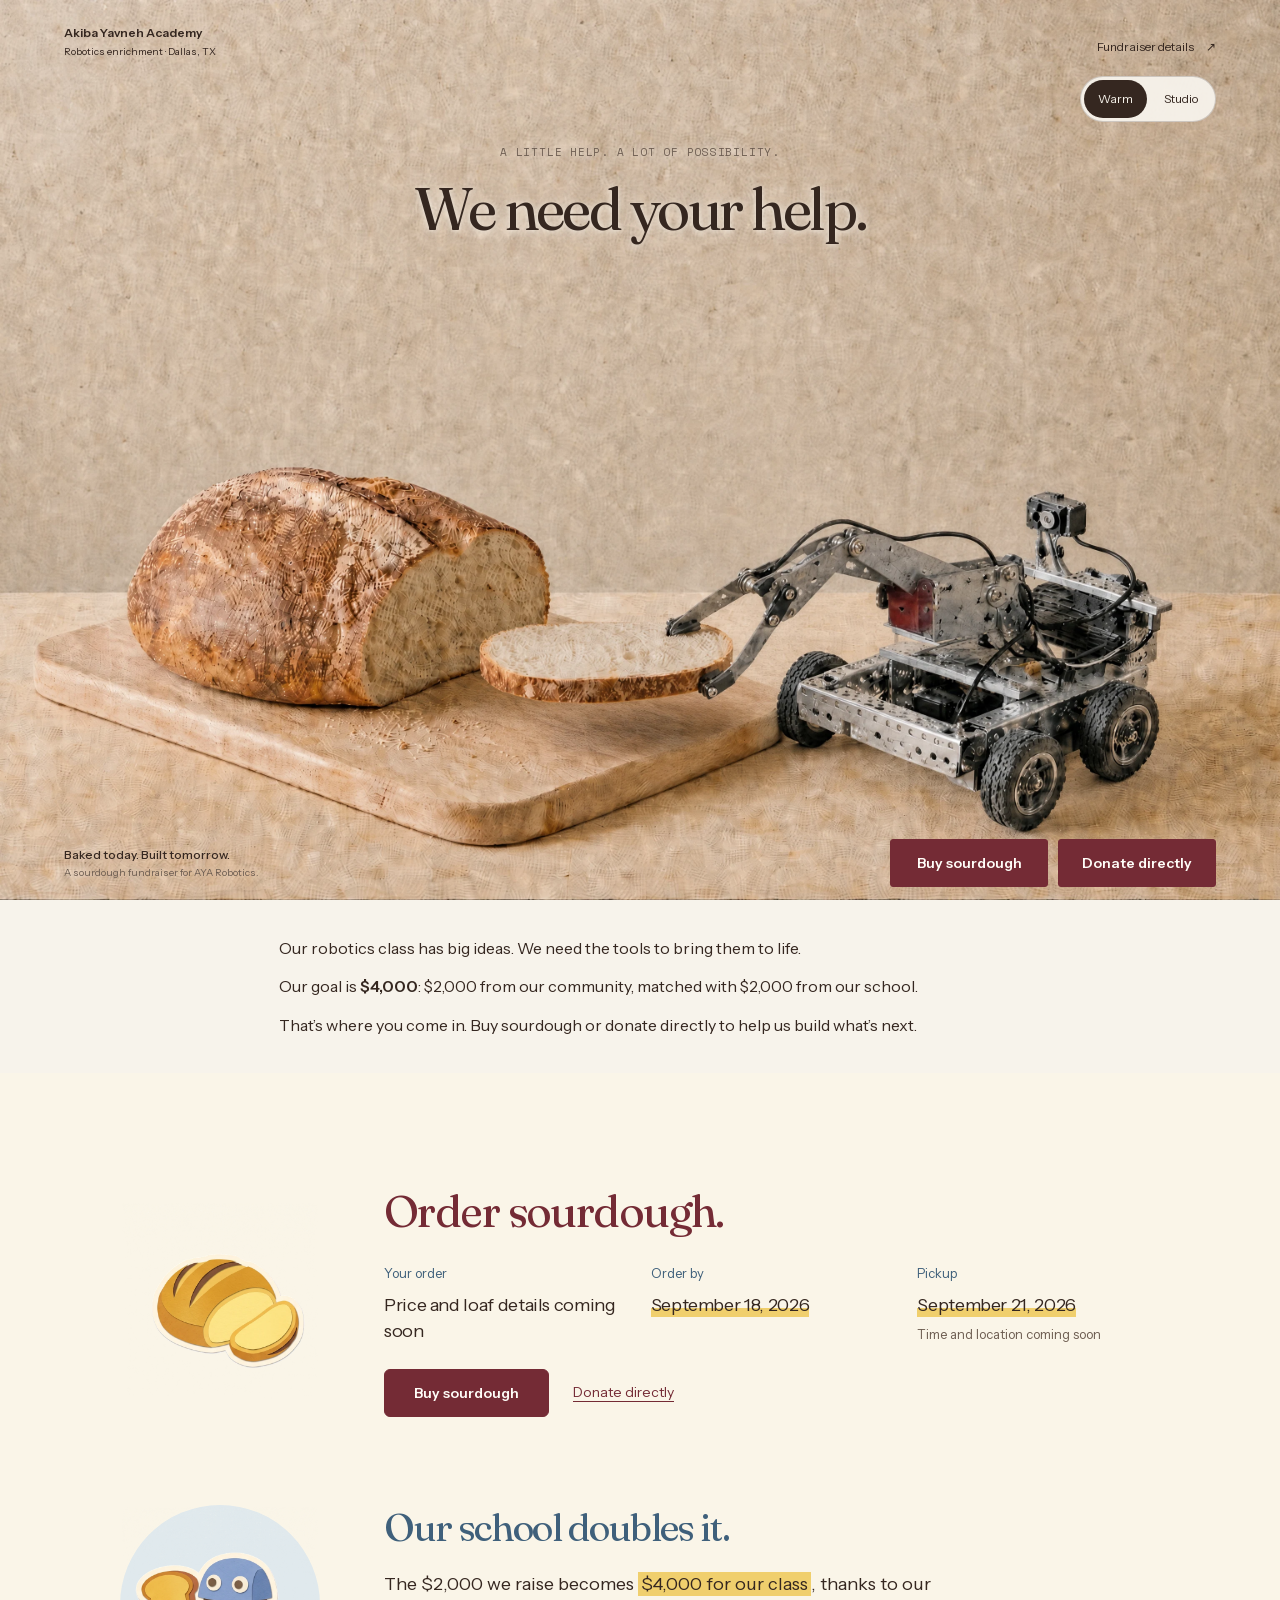
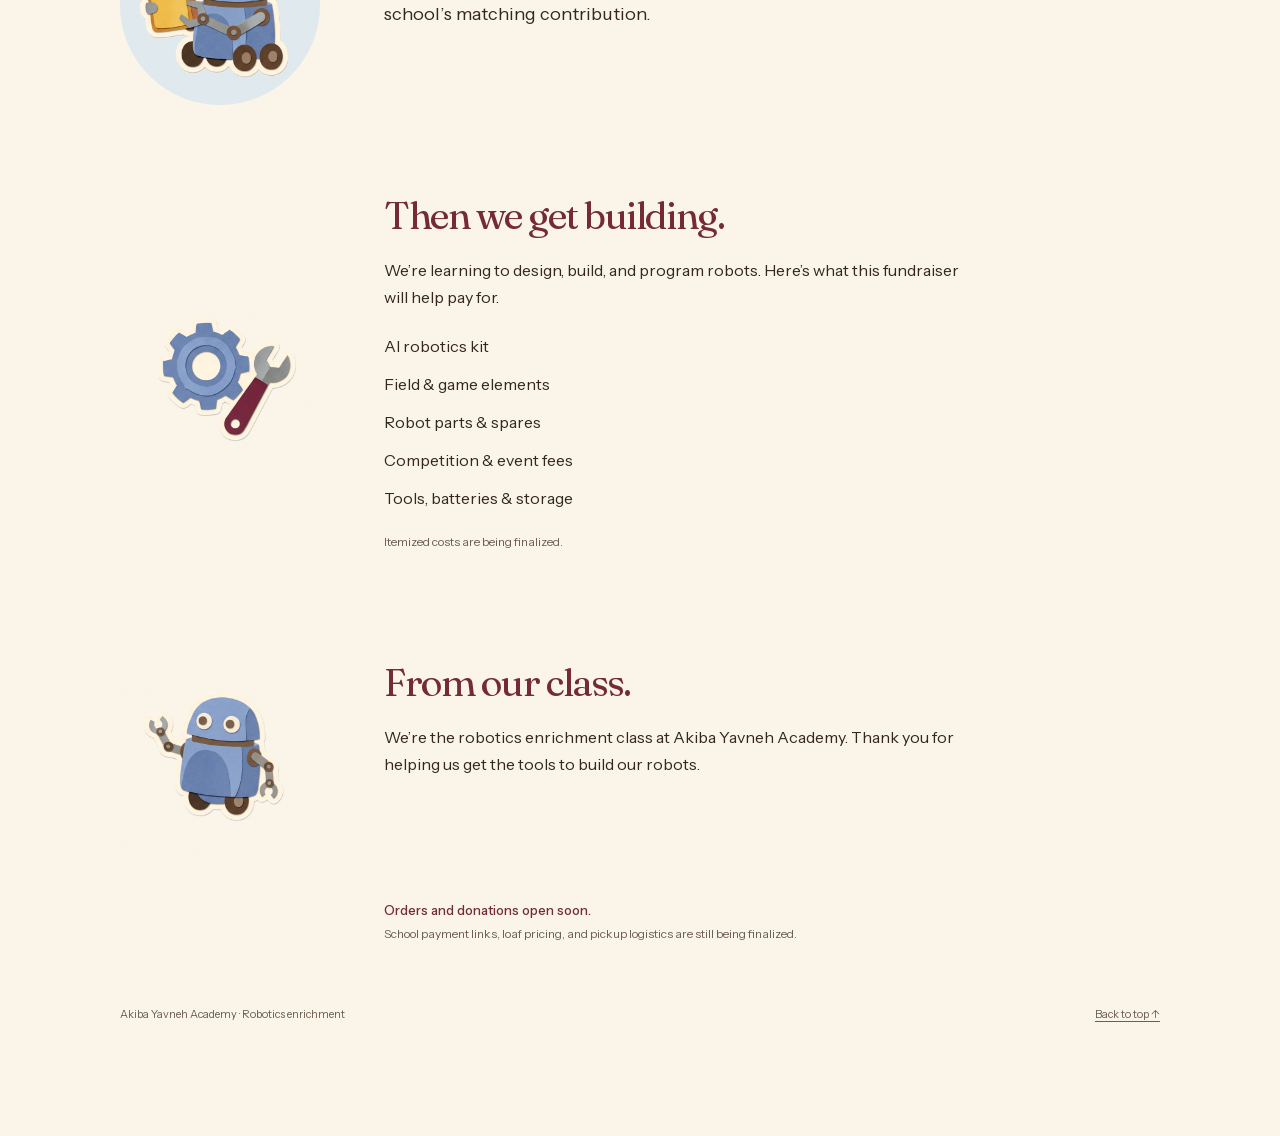
==== index.html @ d73a1e1a "Publish AYA robotics fundraiser" ====
<!doctype html>
<html lang="en">
<head>
  <meta charset="utf-8">
  <meta name="viewport" content="width=device-width, initial-scale=1">
  <meta name="theme-color" content="#f7f3eb">
  <meta name="description" content="Buy sourdough or donate to help Akiba Yavneh Academy students build robots. A $2,000 community goal, matched by our school.">
  <meta name="robots" content="noindex, nofollow">
  <title>We need your help. — AYA Robotics</title>
  <link rel="icon" href="data:,">
  <link rel="preload" href="assets/fonts/fraunces-latin.woff2" as="font" type="font/woff2" crossorigin>
  <link rel="preload" href="assets/fonts/instrument-sans-latin.woff2" as="font" type="font/woff2" crossorigin>
  <style>
    @font-face{font-family:Fraunces;src:url('assets/fonts/fraunces-latin.woff2') format('woff2');font-weight:400 500;font-display:swap}
    @font-face{font-family:Instrument;src:url('assets/fonts/instrument-sans-latin.woff2') format('woff2');font-weight:400 600;font-display:swap}
    @font-face{font-family:SpaceMono;src:url('assets/fonts/space-mono-latin.woff2') format('woff2');font-weight:400;font-display:swap}

    :root{--paper:#f7f3eb;--ink:#352720;--muted:#6e5e52;--wine:#742b35;--wine-dark:#57202a;--line:#d9d0c3;--warm:#eee5d6;--white:#fffdf8;--gutter:clamp(22px,5vw,80px);--bar-height:80px;--stage-height:100svh;--story-run:0px}
    *{box-sizing:border-box}html{scroll-padding-top:0}body{margin:0;background:var(--paper);color:var(--ink);font:16px/1.65 Instrument,Arial,sans-serif;-webkit-font-smoothing:antialiased}
    [hidden]{display:none!important}a{color:inherit;text-underline-offset:.25em}a,button{-webkit-tap-highlight-color:transparent}button{font:inherit;color:inherit;cursor:pointer}a:focus-visible,button:focus-visible,summary:focus-visible{outline:3px solid var(--wine);outline-offset:5px}h1,h2,h3,p,figure{margin:0}h1,h2{font-family:Fraunces,Georgia,serif;font-weight:400;line-height:1.07;letter-spacing:-.045em;text-wrap:balance}img{display:block;max-width:100%;height:auto}button{border:0}
    .wrap{width:min(100% - var(--gutter)*2,1160px);margin-inline:auto}.eyebrow{font:11px/1.5 SpaceMono,monospace;letter-spacing:.07em;text-transform:uppercase;color:var(--muted)}.skip{position:fixed;top:12px;left:12px;z-index:100;background:var(--paper);padding:10px 18px;transform:translateY(-180%)}.skip:focus{transform:none}
    .story{position:relative;isolation:isolate}.story.is-scroll{height:calc(var(--stage-height) + var(--story-run))}.story-stage{position:relative;height:var(--stage-height);min-height:480px;overflow:hidden;background:#e9ddc4}.is-scroll .story-stage{position:sticky;top:0}
    .story-header{position:absolute;top:max(25px,env(safe-area-inset-top));left:var(--gutter);right:var(--gutter);display:flex;align-items:start;justify-content:space-between;gap:20px;z-index:5}.wordmark{font-size:12px;line-height:1.4;text-decoration:none;font-weight:600}.wordmark span{display:block;font-size:10px;font-weight:400;margin-top:3px}.skip-story{font-size:12px;text-decoration:none;min-height:44px;display:flex;align-items:center;gap:12px}.skip-story:hover{text-decoration:underline}
    .media-frame,.media-frame picture,.media-frame img,.media-frame video{position:absolute;inset:0;width:100%;height:100%}.media-frame img,.media-frame video{object-fit:cover;object-position:center bottom}.media-frame{pointer-events:none}.start-picture{opacity:0}.is-scroll .start-picture{opacity:1}.end-picture{opacity:1}.media-frame video{opacity:0}.has-video video{opacity:1}.is-static video{opacity:0}.is-scroll.is-ending .start-picture{opacity:0}
    .is-final-frame .media-frame video{opacity:0}
    .story-beats{position:absolute;z-index:2;top:16%;left:var(--gutter);right:var(--gutter);text-align:center}.story-beat{display:none;margin-inline:auto;max-width:850px}.story-beat:first-child{display:block}.is-scroll .story-beat{display:block;position:absolute;top:0;left:0;right:0;opacity:0;visibility:hidden;pointer-events:none;will-change:opacity,transform}.is-scroll .story-beat.active{visibility:visible;pointer-events:auto}.story-beat h1,.story-beat h2{font-size:clamp(36px,4.7vw,72px)}.story-beat h2 span{display:block}.story-beat .eyebrow{margin-bottom:15px}.story-beat .actions{justify-content:center;margin-top:20px}.match-beat h2 span+span{margin-top:.12em}.story-beat .story-date{font-size:14px;margin-top:15px}
    .story-tools{position:absolute;z-index:4;bottom:calc(var(--bar-height) + 14px);left:var(--gutter);right:var(--gutter);display:flex;align-items:center;justify-content:space-between;gap:16px;font-size:11px}.story-progress{display:flex;align-items:center;gap:14px;white-space:nowrap;font-family:SpaceMono,monospace}.story-progress-line{width:72px;height:1px;background:rgba(53,39,32,.25)}.story-progress-line i{display:block;height:1px;background:var(--ink);transform-origin:left;transform:scaleX(var(--story-progress,0))}.preview-note{position:absolute;z-index:4;bottom:calc(var(--bar-height) + 62px);right:var(--gutter);font-size:10px;background:rgba(247,243,235,.9);padding:4px 9px;border-radius:3px}.story-transcript{padding:35px var(--gutter);background:var(--paper);max-width:850px;margin:auto}.story-transcript p+p{margin-top:12px}.story-transcript strong{font-weight:600}.is-scroll+.story-transcript{display:none}
    .actions{display:flex;flex-wrap:wrap;gap:10px;margin-top:24px}.button{display:inline-flex;align-items:center;justify-content:center;min-height:48px;padding:12px 22px;border:1px solid var(--wine);border-radius:3px;background:var(--wine);color:var(--white);font-size:14px;font-weight:600;text-decoration:none;line-height:1.3;text-align:center}.button:hover{background:var(--wine-dark);border-color:var(--wine-dark)}.deadline{font-size:12px;color:var(--muted);margin-top:12px}.section-heading{font-size:clamp(35px,4vw,54px)}
    .details{position:relative;background:var(--paper);z-index:1}.details>.wrap{max-width:1040px}.details h2{font-size:clamp(28px,2.7vw,38px);line-height:1.15;letter-spacing:-.035em}
    .sale-section{padding:76px 0 56px}.sale-section h2{font-size:clamp(40px,4.2vw,60px)}.sale-facts{display:grid;grid-template-columns:1.15fr 1fr 1.2fr;gap:40px;margin:32px 0 28px}.sale-facts dt{font-size:12px;color:var(--muted);margin-bottom:8px}.sale-facts dd{margin:0;font-size:21px;line-height:1.45;letter-spacing:-.02em}.pickup-logistics{display:block;font-size:13px;line-height:1.5;color:var(--muted);letter-spacing:0;margin-top:7px}.sale-actions{display:flex;align-items:center;flex-wrap:wrap;gap:24px}.sale-actions .button{min-width:165px}.donation-link{display:inline-flex;align-items:center;min-height:44px;color:var(--wine);font-size:14px}
    .funding-section{display:grid;grid-template-columns:1fr 1.2fr;gap:70px;border-top:1px solid var(--line);padding:48px 0}.funding-copy>p{font-size:15px;line-height:1.7;margin-top:17px;max-width:360px}.budget-list{list-style:none;margin:0;padding:0}.budget-row{display:grid;grid-template-columns:1fr auto;align-items:baseline;gap:24px;padding:12px 0;border-bottom:1px solid var(--line)}.budget-row:first-child{padding-top:3px}.budget-row h3{font:400 15px/1.5 Instrument,Arial,sans-serif}.budget-price{font:12px/1.5 SpaceMono,monospace;white-space:nowrap}.budget-note{font-size:12px;color:var(--muted);margin-top:12px}.progress-block{margin-top:20px;max-width:400px}.progress-block label{display:flex;justify-content:space-between;gap:12px;font-size:12px}.progress-block progress{width:100%;height:5px;accent-color:var(--wine)}
    .class-section{border-top:1px solid var(--line);padding:38px 0}.class-note{font-size:15px;max-width:600px;margin-top:14px}.class-art{position:relative;margin-top:28px;overflow:hidden}.class-art #class-photo{width:100%;height:auto;max-height:640px;object-fit:contain}.class-art .illustration{position:absolute;inset:0;width:100%;height:calc(100% - 28px);object-fit:contain;transition:opacity 1.2s ease}.class-art.revealed .illustration{opacity:0}.class-art figcaption{font-size:11px;color:var(--muted);margin-top:8px;min-height:20px}
    .support-info{max-width:650px;font-size:12px;line-height:1.6;color:var(--muted);padding:0 0 26px}.support-info h2{font:500 12px/1.6 Instrument,Arial,sans-serif;letter-spacing:0;margin-bottom:3px}.site-footer{display:flex;justify-content:space-between;align-items:baseline;gap:24px;flex-wrap:wrap;font-size:11px;color:var(--muted);padding:22px 0 calc(var(--bar-height) + 28px);border-top:1px solid var(--line)}.site-footer a{padding:10px 0;white-space:nowrap}
    .support-bar{position:fixed;z-index:30;bottom:0;left:0;right:0;display:flex;align-items:center;justify-content:space-between;gap:20px;padding:13px var(--gutter) max(13px,env(safe-area-inset-bottom));background:rgba(247,243,235,.96);border-top:1px solid var(--line)}body.in-story .support-bar{background:transparent;border-color:transparent;pointer-events:none}.support-bar>div{pointer-events:auto}.support-bar .actions{margin:0;flex-wrap:nowrap}.support-bar .button{min-width:158px}.bar-copy{font-size:12px}.bar-copy strong{font-weight:500}.bar-copy span{display:block;color:var(--muted);font-size:10px}.support-bar .deadline{display:none}body.in-story .bar-copy{opacity:0;pointer-events:none}
    dialog{border:1px solid var(--line);border-radius:5px;background:var(--paper);color:var(--ink);padding:30px;max-width:440px;width:calc(100% - 36px)}dialog::backdrop{background:rgba(40,30,24,.45)}dialog h2{font-size:30px}dialog p{font-size:15px;margin-top:16px}dialog form{margin-top:24px}
    @media(max-width:760px){:root{--gutter:23px}.story-header{top:max(20px,env(safe-area-inset-top));gap:15px}.wordmark{font-size:11px;max-width:150px}.wordmark span{font-size:9px}.skip-story{font-size:10px;gap:5px}.story-beats{top:17%;left:22px;right:22px}.story-beat h1,.story-beat h2{font-size:clamp(34px,8.8vw,54px)}.story-beat .eyebrow{font-size:9px;margin-bottom:15px}.story-beat .actions{gap:8px;margin-top:16px}.story-beat .button{font-size:12px;padding:10px 12px;min-height:44px}.story-tools{bottom:calc(var(--bar-height) + 8px);gap:8px}.story-progress{font-size:9px;gap:8px}.story-progress-line{width:34px}.preview-note{bottom:calc(var(--bar-height) + 53px);font-size:9px}.support-bar{padding-inline:18px;gap:0}.support-bar .bar-copy{display:none}.support-bar>div:last-child{width:100%}.support-bar .button{flex:1;min-width:0;padding-inline:12px;font-size:13px}.story-transcript{font-size:15px}}
    @media(max-height:650px) and (min-width:761px){.story-beats{top:15%}.story-beat h1,.story-beat h2{font-size:clamp(32px,4vw,50px)}.story-beat .eyebrow{margin-bottom:9px}.story-beat .actions{margin-top:10px}.story-beat .button{min-height:44px;padding:8px 16px}.story-header{top:15px}}
    @media(max-width:760px){.story-beat .actions{display:none}}
    .story.measuring-story .story-beat{display:block;position:absolute;visibility:hidden}.match-beat b{font-weight:400}
    @media(prefers-reduced-motion:reduce){*,*::before,*::after{scroll-behavior:auto!important;transition:none!important}.class-art .illustration{opacity:0}.story-stage{position:relative!important}.start-picture{opacity:0!important}}
    .story.is-readable .story-stage{height:auto;min-height:var(--stage-height);padding-bottom:calc(var(--bar-height) + 95px)}.is-readable .story-beats{position:relative;top:auto;left:auto;right:auto;padding:120px var(--gutter) 45vh;background:linear-gradient(var(--paper),rgba(247,243,235,.88) 55%,transparent)}.is-readable .story-beat h1{font-size:clamp(36px,8vw,72px)}
    .media-frame .detail-image{opacity:0}.media-frame .detail-image.active{opacity:1}
    .is-detail .story-beats{text-align:left;right:auto;width:min(42%,570px);top:13%}.is-detail .story-beat h2{font-size:clamp(32px,3.8vw,54px)}
    .story-beat h1,.story-beat h2,.story-beat>.eyebrow,.story-date{text-shadow:0 1px 6px rgba(247,243,235,.88),0 0 18px rgba(247,243,235,.55)}
    .is-detail .story-beat{margin-left:0}
    .part-highlight{position:absolute;inset:0;z-index:3;pointer-events:none;overflow:hidden}.part-outline{position:absolute;overflow:visible}.part-outline path{fill:none;stroke-linejoin:round;stroke-linecap:round;vector-effect:non-scaling-stroke}.outline-color{stroke:var(--wine);stroke-width:2.4}.outline-halo{stroke:var(--paper);stroke-width:5.5;opacity:.85}.part-leader{position:absolute;inset:0;width:100%;height:100%}.part-leader path{fill:none;stroke:var(--wine);stroke-width:1.5;stroke-linejoin:round}.part-leader circle{fill:var(--wine);stroke:var(--paper);stroke-width:1.5}
    .part-label{position:absolute;padding:10px 14px 12px;background:rgba(247,243,235,.97);border-left:3px solid var(--wine);width:max-content;max-width:250px}.part-label strong{display:block;font:400 28px/1.12 Fraunces,Georgia,serif;letter-spacing:-.025em}.part-label span{display:block;font-size:15px;line-height:1.4;margin-top:5px}
    .version-switch{position:absolute;z-index:6;top:76px;right:var(--gutter);display:flex;padding:3px;gap:3px;border:1px solid rgba(53,39,32,.2);background:rgba(247,243,235,.95);border-radius:25px}.version-switch button{padding:7px 14px;min-height:38px;background:transparent;border-radius:22px;font-size:12px}.version-switch button[aria-pressed=true]{background:var(--ink);color:var(--paper)}
    
    @media(max-width:760px){.is-detail .story-beats{top:16%;left:22px;right:22px;width:auto;text-align:center}.is-detail .story-beat{margin-left:auto;max-width:440px}.is-detail .story-beat h2{font-size:clamp(29px,7.7vw,45px)}.part-label{padding:8px 10px 10px;max-width:195px}.part-label strong{font-size:24px}.part-label span{font-size:12px}.outline-color{stroke-width:2}.outline-halo{stroke-width:4.5}.version-switch{top:70px}.version-switch button{font-size:11px;min-height:36px;padding:6px 12px}}
    @media(max-width:360px){.story-progress{font-size:8px;gap:8px}.story-progress-line{display:none}}
    .ivory-wash{position:absolute;inset:0;width:100%;height:100%;z-index:1;pointer-events:none;opacity:0}.focus-shade{opacity:.18}.is-funding .focus-shade{opacity:.10}
    .part-label{padding:0;background:none;border:0;max-width:240px}.part-label .part-price{font:400 29px/1.15 Fraunces,Georgia,serif;margin-top:10px}
    .outline-color{stroke-width:4}.outline-halo{stroke-width:8;opacity:.95}.part-leader path{stroke-width:2}
    .gripper-copy{display:none}.is-gripper .tools-copy{display:none}.is-gripper .gripper-copy{display:block}
    .is-funding .story-beats{left:var(--gutter);right:var(--gutter);width:auto;text-align:center}.is-funding .story-beat{margin-inline:auto}.match-breakdown{font-size:clamp(17px,1.45vw,21px);line-height:1.5;margin-top:18px}.match-breakdown span{display:block}
    @media(max-width:760px){.part-label{max-width:195px}.part-label .part-price{font-size:26px;margin-top:8px}.outline-color{stroke-width:3}.outline-halo{stroke-width:6.5}.match-breakdown{font-size:18px;margin-top:20px}}
    @media(max-height:650px){.match-breakdown{font-size:17px;margin-top:12px}}
    
    @media(max-width:760px){.story-beats{top:max(17%,128px)}.is-detail .story-beats{top:max(16%,128px)}}
    @media(max-width:760px) and (max-height:650px){.is-detail .story-beat>.eyebrow{display:none}.is-detail .story-beat h2{font-size:27px}}
    .part-label,.match-breakdown{isolation:isolate}.match-breakdown{position:relative}
    .part-label::before,.match-breakdown::before{content:"";position:absolute;inset:-24px -38px;z-index:-1;pointer-events:none;background:radial-gradient(ellipse,rgba(247,243,235,.96) 15%,rgba(247,243,235,.72) 42%,rgba(247,243,235,0) 72%)}
    .match-breakdown::before{inset:-25px -10px;background:radial-gradient(ellipse,rgba(247,243,235,.90) 15%,rgba(247,243,235,.62) 42%,rgba(247,243,235,0) 72%)}
    .is-gripper .story-beats,.is-funding .story-beats{left:48%;right:var(--gutter);width:auto;top:max(10%,108px);text-align:left}
    .is-gripper .story-beat>.eyebrow{display:none}.story-beat.match-beat h2{font-size:clamp(32px,3.8vw,54px);line-height:1.07;letter-spacing:-.045em}.match-beat h2 [data-total-goal]{display:inline;white-space:nowrap}
    @media(max-width:760px){.is-gripper .story-beats,.is-funding .story-beats{left:22px;right:22px;top:max(15%,124px);width:auto;text-align:left}.story-beat.match-beat h2{font-size:clamp(29px,7.7vw,45px)}.match-breakdown{font-size:17px;margin-top:14px}}
    @media(max-width:760px) and (max-height:650px){.story-beat.match-beat h2{font-size:27px}.match-breakdown{font-size:15px;margin-top:12px}}
    @media(max-width:760px){.sale-section{padding:46px 0 36px}.sale-facts{grid-template-columns:1fr;gap:21px;margin:25px 0}.sale-facts dt{margin-bottom:3px}.sale-facts dd{font-size:21px}.pickup-logistics{margin-top:4px}.sale-actions{gap:22px}.funding-section{grid-template-columns:1fr;gap:24px;padding:34px 0}.funding-copy>p{max-width:540px;margin-top:13px}.class-section{padding:32px 0}.budget-row{gap:16px}.budget-row h3{font-size:14px}.budget-price{font-size:11px}.site-footer{gap:5px 22px;padding-top:16px}.support-info{padding-bottom:20px}}
    @media(max-width:360px){.sale-section h2{font-size:36px}.sale-actions{gap:16px}.sale-actions .button{min-width:150px}}
    /* A shared illustration column and reading column organize the lower story. */
    .details{--butter:#f0cf6d;--blue:#3f607b;--pale-blue:#e0e9ed;background:#faf5e8}.details>.wrap{max-width:1040px;padding-top:76px}.details h2{color:var(--wine);font-size:clamp(30px,3vw,42px)}
    .sale-section,.match-story,.funding-section,.class-section{display:grid;grid-template-columns:200px minmax(0,1fr);column-gap:64px;row-gap:20px;align-items:start;margin:0;padding:36px 0 52px;border:0}
    .sale-section>h2,.sale-facts,.sale-actions,.match-copy,.funding-copy,.funding-costs,.class-section>h2,.class-note{grid-column:2;min-width:0}
    .sale-section>h2,.funding-copy,.class-section>h2{grid-row:1}.sale-facts,.funding-costs,.class-note{grid-row:2}.sale-actions{grid-row:3}
    .sticker{display:block;object-fit:contain;pointer-events:none;user-select:none;width:200px;height:200px}
    .sticker-loaf,.sticker-tools,.sticker-class,.match-art{grid-column:1;grid-row:1 / span 3;align-self:center;justify-self:center}
    .match-art{width:200px;height:200px;background:var(--pale-blue);border-radius:50%}.sticker-carrier{width:200px;height:200px}
    .sale-section h2{font-size:clamp(36px,3.5vw,48px)}.sale-facts{grid-template-columns:repeat(3,minmax(0,1fr));gap:24px;margin:6px 0 4px}.sale-facts dt{color:var(--blue);font-size:13px}.sale-facts dd{font-size:18px}.pickup-logistics{font-size:13px}
    .sale-facts [data-order-deadline],.sale-facts [data-pickup]{display:inline;box-decoration-break:clone;-webkit-box-decoration-break:clone;background:linear-gradient(transparent 58%,var(--butter) 58%,var(--butter) 96%,transparent 96%);padding-bottom:2px}.sale-actions .button{border-radius:6px}
    .match-copy h2{color:var(--blue)}.match-copy p{font-size:18px;line-height:1.7;max-width:580px;margin-top:20px}.match-copy mark{color:inherit;background:var(--butter);padding:1px 3px;box-decoration-break:clone;-webkit-box-decoration-break:clone}
    .funding-copy>p{font-size:16px;max-width:580px;margin-top:20px}.budget-list{max-width:580px}.budget-row{border:0;padding:7px 0}.budget-row h3{font-size:16px}.budget-price{color:var(--blue);font-size:13px}.budget-note{margin-top:15px}
    .class-note{font-size:16px;max-width:580px;margin:0}.class-art{grid-column:1 / -1;margin:8px 0 0}.class-section{padding-bottom:40px}
    .details .support-info h2{font-size:13px;line-height:1.6;letter-spacing:0}.support-info{max-width:none;margin-left:264px;padding:0 0 28px}.site-footer{border:0;padding-top:24px}body:not(.in-story) .support-bar{border-top:0;box-shadow:0 -5px 24px rgba(53,39,32,.045)}
    @media(min-width:761px) and (max-width:1050px){.sale-section,.match-story,.funding-section,.class-section{grid-template-columns:160px minmax(0,1fr);column-gap:40px}.sticker,.match-art{width:160px;height:160px}.support-info{margin-left:200px}.sale-facts{gap:18px}.sale-facts dd{font-size:17px}}
    @media(max-width:760px){.details>.wrap{max-width:520px;padding-top:28px}.sale-section,.match-story,.funding-section,.class-section{grid-template-columns:minmax(0,1fr);gap:20px;padding:20px 0 36px;text-align:center}.sticker-loaf,.sticker-tools,.sticker-class,.match-art{grid-column:1;grid-row:1;align-self:start}.sticker,.match-art{width:124px;height:124px}.sale-section>h2,.sale-facts,.sale-actions,.match-copy,.funding-copy,.funding-costs,.class-section>h2,.class-note{grid-column:1;grid-row:auto}.details h2{font-size:32px}.sale-section h2{font-size:36px}.sale-facts{grid-template-columns:1fr;gap:20px;margin:3px 0}.sale-facts dd{font-size:20px}.sale-actions{justify-content:center;gap:16px 22px}.match-copy p{font-size:17px;margin-top:16px}.funding-copy>p{font-size:16px;margin-top:16px}.funding-costs{text-align:left}.budget-list{max-width:360px;margin:auto}.budget-note{text-align:center}.budget-row h3{font-size:15px}.class-note{font-size:16px}.class-art{grid-column:1}.support-info{text-align:center;margin-left:0;padding:0 0 28px}.site-footer{justify-content:center;text-align:center;gap:0 20px}}
  </style>
</head>
<body>
  <a class="skip" href="#project">Skip to fundraiser details</a>
  <main id="top">
    <section class="story" aria-label="Our fundraiser story" data-chapter="0">
      <div class="story-stage">
        <header class="story-header"><a class="wordmark" href="#top">Akiba Yavneh Academy<span>Robotics enrichment · Dallas, TX</span></a><a class="skip-story" href="#project">Fundraiser details <span aria-hidden="true">↗</span></a></header>
        <div class="media-frame" aria-hidden="true">
          <picture class="end-picture"><source media="(max-aspect-ratio: 1/1)" srcset="assets/hero/v1/mobile-end.webp"><img class="end-poster" src="assets/hero/v1/desktop-end.webp" alt="" fetchpriority="high"></picture>
          <picture class="start-picture"><source media="(max-aspect-ratio: 1/1)" srcset="assets/hero/v1/mobile-start.webp"><img class="start-poster" src="assets/hero/v1/desktop-start.webp" alt="" fetchpriority="high"></picture>
          <video id="hero-video" muted playsinline preload="none" tabindex="-1"></video>
        </div>
        <svg class="ivory-wash" aria-hidden="true" preserveAspectRatio="none">
          <defs><linearGradient id="reading-fade" x2="0" y2="1"><stop offset="0" stop-color="#f7f3eb"/><stop offset=".25" stop-color="#f7f3eb" stop-opacity=".78"/><stop offset=".58" stop-color="#f7f3eb" stop-opacity="0"/></linearGradient><mask id="focus-window" maskUnits="userSpaceOnUse"><rect width="100%" height="100%" fill="white"/><path class="focus-cutout" fill="black"/></mask></defs>
          <g mask="url(#focus-window)"><rect class="focus-shade" width="100%" height="100%" fill="#f7f3eb"/><rect width="100%" height="100%" fill="url(#reading-fade)"/></g>
        </svg>
        <div class="part-highlight" hidden aria-hidden="true"><svg class="part-outline"><path class="outline-halo" pathLength="1"></path><path class="outline-color" pathLength="1"></path></svg><svg class="part-leader"><path pathLength="1"></path><circle r="3.5"></circle></svg><div class="part-label"><strong></strong><span class="part-description"></span><span class="part-price"></span></div></div>
        <div class="story-beats">
          <div class="story-beat active"><p class="eyebrow">A little help. A lot of possibility.</p><h1>We need your help.</h1></div>
          <div class="story-beat" inert aria-hidden="true"><p class="eyebrow">Meet our robotics class</p><h2>Big ideas.<span>A classroom ready to build.</span></h2></div>
          <div class="story-beat" inert aria-hidden="true"><p class="eyebrow">The next step</p><h2 class="tools-copy">Help us get the tools<span>to bring those ideas to life.</span></h2><h2 class="gripper-copy">Bring those ideas<span>to life.</span></h2></div>
          <div class="story-beat match-beat" inert aria-hidden="true"><h2>Help us reach <span data-total-goal>$4,000</span>.</h2><p class="match-breakdown"><span><b data-community-goal>$2,000</b> from our community.</span><span>Matched by our school.</span></p></div>
          <div class="story-beat" inert aria-hidden="true"><p class="eyebrow">One community. One shared goal.</p><h2>That’s where you come in.</h2></div>
          <div class="story-beat" inert aria-hidden="true"><p class="eyebrow">Baked today. Built tomorrow.</p><h2>A sourdough bake sale.<span>For our next big build.</span></h2><p class="story-date" data-sale-date hidden></p><div class="actions"><a class="button" data-payment="bread" href="#support-info">Buy sourdough</a><a class="button" data-payment="donate" href="#support-info">Donate directly</a></div></div>
        </div>
        <p class="preview-note" id="media-preview-note" hidden>Still preview · motion in production</p>
        <nav class="version-switch" aria-label="Preview scene" hidden><button type="button" data-version="v1" aria-pressed="true">Warm</button><button type="button" data-version="v2" aria-pressed="false">Studio</button></nav>
        <div class="story-tools"><span class="story-progress"><span id="scroll-label">Scroll to discover</span><span class="story-progress-line" aria-hidden="true"><i></i></span><span id="chapter-count" aria-hidden="true">01 / 06</span></span></div>
      </div>
    </section>
    <div class="story-transcript"><p>Our robotics class has big ideas. We need the tools to bring them to life.</p><p>Our goal is <strong data-total-goal>$4,000</strong>: <span data-community-goal>$2,000</span> from our community, matched with <span data-school-match>$2,000</span> from our school.</p><p>That’s where you come in. Buy sourdough or donate directly to help us build what’s next.</p></div>
    <div class="details" id="project" tabindex="-1"><div class="wrap">
      <section id="bread" class="sale-section" aria-labelledby="bread-title">
        <img class="sticker sticker-loaf" data-decoration src="assets/illustrations/loaf.webp" alt="" aria-hidden="true" width="640" height="640" loading="lazy">
        <h2 id="bread-title">Order sourdough.</h2>
        <dl class="sale-facts">
          <div><dt>Your order</dt><dd data-bread-details>Price and loaf details coming soon</dd></div>
          <div><dt>Order by</dt><dd data-order-deadline>Date coming soon</dd></div>
          <div><dt>Pickup</dt><dd><span data-pickup>Date coming soon</span><span class="pickup-logistics" data-pickup-logistics>Time and location coming soon</span></dd></div>
        </dl>
        <div class="sale-actions"><a class="button" href="#support-info" data-payment="bread">Buy sourdough</a><a class="donation-link" href="#support-info" data-payment="donate">Donate directly</a></div>
      </section>
      <section class="match-story" aria-labelledby="match-title">
        <div class="match-art" aria-hidden="true"><img class="sticker sticker-carrier" src="assets/illustrations/bread-robot.webp" alt="" width="640" height="640" loading="lazy"></div>
        <div class="match-copy"><h2 id="match-title">Our school doubles it.</h2><p>The <span data-community-goal>$2,000</span> we raise becomes <mark><span data-total-goal>$4,000</span> for our class</mark>, thanks to our school’s matching contribution.</p></div>
      </section>
      <section id="funding" class="funding-section" aria-labelledby="budget-title">
        <img class="sticker sticker-tools" data-decoration src="assets/illustrations/tools.webp" alt="" aria-hidden="true" width="640" height="640" loading="lazy"><div class="funding-copy"><h2 id="budget-title">Then we get building.</h2><p>We’re learning to design, build, and program robots. Here’s what this fundraiser will help pay for.</p>
          <div class="progress-block" hidden><label for="fundraising-progress"><span data-raised-copy></span><span data-progress-percent></span></label><progress id="fundraising-progress" max="4000" value="0"></progress></div>
        </div>
        <div class="funding-costs"><ul class="budget-list">
          <li class="budget-row"><h3>AI robotics kit</h3><span class="budget-price" data-budget="0" hidden></span></li>
          <li class="budget-row"><h3>Field &amp; game elements</h3><span class="budget-price" data-budget="1" hidden></span></li>
          <li class="budget-row"><h3>Robot parts &amp; spares</h3><span class="budget-price" data-budget="2" hidden></span></li>
          <li class="budget-row"><h3>Competition &amp; event fees</h3><span class="budget-price" data-budget="3" hidden></span></li>
          <li class="budget-row"><h3>Tools, batteries &amp; storage</h3><span class="budget-price" data-budget="4" hidden></span></li>
        </ul><p class="budget-note" id="budget-note">Itemized costs are being finalized.</p></div>
      </section>
      <section id="class" class="class-section" aria-labelledby="class-title">
        <img class="sticker sticker-class" data-decoration src="assets/illustrations/class-robot.webp" alt="" aria-hidden="true" width="640" height="640" loading="lazy"><h2 id="class-title">From our class.</h2>
        <p class="class-note">We’re the robotics enrichment class at Akiba Yavneh Academy. Thank you for helping us get the tools to build our robots.</p>
        <figure class="class-art" hidden><img id="class-photo" alt="Akiba Yavneh Academy robotics enrichment class" loading="lazy"><img id="class-illustration" class="illustration" alt="" aria-hidden="true" loading="lazy"><figcaption>Our robotics class at Akiba Yavneh Academy.</figcaption></figure>
      </section>
      <aside class="support-info" id="support-info" aria-labelledby="support-title"><h2 id="support-title">Orders and donations open soon.</h2><p>School payment links, loaf pricing, and pickup logistics are still being finalized.</p></aside>
      <footer class="site-footer"><span>Akiba Yavneh Academy · Robotics enrichment</span><a href="#top">Back to top ↑</a></footer>
    </div></div>
  </main>
  <aside class="support-bar" aria-label="Support the robotics class"><div class="bar-copy"><strong>Baked today. Built tomorrow.</strong><span>A sourdough fundraiser for AYA Robotics.</span></div><div><div class="actions"><a class="button" href="#support-info" data-payment="bread">Buy sourdough</a><a class="button" href="#support-info" data-payment="donate">Donate directly</a></div><p class="deadline" data-deadline hidden></p></div></aside>
  <dialog id="payment-notice" aria-labelledby="notice-title" aria-describedby="notice-copy"><h2 id="notice-title">Pre-orders open soon.</h2><p id="notice-copy">We’re finalizing the school payment link. Please check back when the fundraiser opens.</p><form method="dialog"><button class="button">Got it</button></form></dialog>
  <!-- CAMPAIGN SETTINGS: edit this single JSON block. Use null for details not yet confirmed.
       communityRaised is community money ONLY, before the school match.
       heroEquipment prices are PREVIEW PLACEHOLDERS, separate from the actual budget.
       Replace each price and set confirmed to true only once its cost is verified.
       Payment URLs must be school-provided HTTPS links. Do not use personal payment accounts.
       Budget entries must sum to totalGoal. Class images must depict the actual supplied group. -->
  <script id="campaign-config" type="application/json">
  {
    "totalGoal": 4000,
    "communityGoal": 2000,
    "schoolMatchCap": 2000,
    "communityRaised": null,
    "heroEquipment": {
      "camera": {"price": 700, "confirmed": false},
      "wheels": {"price": 250, "confirmed": false},
      "gripper": {"price": 200, "confirmed": false}
    },
    "breadUrl": null,
    "donationUrl": null,
    "loafPrice": null,
    "orderIncludes": null,
    "pickupDate": "2026-09-21",
    "pickupTime": null,
    "pickupLocation": null,
    "saleDate": null,
    "deadline": "2026-09-18",
    "budget": [
      {"label": "AI robotics kit", "amount": null},
      {"label": "Field & game elements", "amount": null},
      {"label": "Robot parts & spares", "amount": null},
      {"label": "Competition & event fees", "amount": null},
      {"label": "Tools, batteries & storage", "amount": null}
    ],
    "classPhoto": null,
    "classIllustration": null
  }
  </script>
  <!-- HERO MEDIA: endpoint-linked Higgsfield scene variants; final motion review is tracked by approved.
       Timeline pairs map normalized scroll progress to seconds, including inspection holds. -->
  <script id="hero-media" type="application/json">
  {"approved":false,"previewSwitcher":true,"budgetBytesPerDeviceVariant":45000000,"variants":{"v1":{"label":"Warm","approved":true,"desktop":{"video":"assets/hero/v1/desktop-tour-hosting.mp4","start":"assets/hero/v1/desktop-start.webp","sensor":"assets/hero/v1/desktop-sensor.webp","drive":"assets/hero/v1/desktop-drive.webp","contact":"assets/hero/v1/desktop-contact.webp","end":"assets/hero/v1/desktop-end.webp"},"mobile":{"video":"assets/hero/v1/mobile-tour-hosting.mp4","start":"assets/hero/v1/mobile-start.webp","sensor":"assets/hero/v1/mobile-sensor.webp","drive":"assets/hero/v1/mobile-drive.webp","contact":"assets/hero/v1/mobile-contact.webp","end":"assets/hero/v1/mobile-end.webp"}},"v2":{"label":"Studio","approved":true,"desktop":{"video":"assets/hero/v2/desktop-tour.mp4","start":"assets/hero/v2/desktop-start.webp","sensor":"assets/hero/v2/desktop-sensor.webp","drive":"assets/hero/v2/desktop-drive.webp","contact":"assets/hero/v2/desktop-contact.webp","end":"assets/hero/v2/desktop-end.webp"},"mobile":{"video":"assets/hero/v2/mobile-tour.mp4","start":"assets/hero/v2/mobile-start.webp","sensor":"assets/hero/v2/mobile-sensor.webp","drive":"assets/hero/v2/mobile-drive.webp","contact":"assets/hero/v2/mobile-contact.webp","end":"assets/hero/v2/mobile-end.webp"}}},"timeline":[[0,0],[0.08,0],[0.23,4],[0.32,4],[0.41,8],[0.50,8],[0.83,12],[0.97,16],[1,16]]}
  </script>
  <script>
  (() => {
    'use strict';
    const config = JSON.parse(document.querySelector('#campaign-config').textContent);
    const all = selector => Array.from(document.querySelectorAll(selector));
    const money = n => new Intl.NumberFormat('en-US', { style: 'currency', currency: 'USD', maximumFractionDigits: Number.isInteger(n) ? 0 : 2 }).format(n);
    const safeUrl = value => { try { const u = new URL(value); return u.protocol === 'https:' ? u.href : null; } catch { return null; } };
    const finite = n => typeof n === 'number' && Number.isFinite(n) && n >= 0;
    const dateLabel = value => { if (!value || !/^\d{4}-\d{2}-\d{2}$/.test(value)) return ''; const date = new Date(value + 'T12:00:00Z'); if (!Number.isFinite(date.getTime()) || date.toISOString().slice(0,10) !== value) return ''; return new Intl.DateTimeFormat('en-US', { month: 'long', day: 'numeric', year: 'numeric', timeZone: 'America/Chicago' }).format(date); };
    if (finite(config.totalGoal)) all('[data-total-goal]').forEach(el => el.textContent = money(config.totalGoal));
    if (finite(config.communityGoal)) all('[data-community-goal]').forEach(el => el.textContent = money(config.communityGoal));
    if (finite(config.schoolMatchCap)) all('[data-school-match]').forEach(el => el.textContent = money(config.schoolMatchCap));
    const deadline = dateLabel(config.deadline);
    if (deadline) {
      all('[data-deadline]').forEach(el => { el.textContent = 'Order sourdough by ' + deadline; el.hidden = false; });
      document.querySelector('[data-order-deadline]').textContent = deadline;
    }
    if (finite(config.loafPrice) && config.orderIncludes) document.querySelector('[data-bread-details]').textContent = money(config.loafPrice) + ' · ' + config.orderIncludes;
    if(dateLabel(config.pickupDate))document.querySelector('[data-pickup]').textContent=dateLabel(config.pickupDate);
    const pickupLogistics=[config.pickupTime,config.pickupLocation].filter(Boolean);
    if(pickupLogistics.length)document.querySelector('[data-pickup-logistics]').textContent=pickupLogistics.join(' · ')+(pickupLogistics.length<2?(config.pickupTime?' · Location coming soon':' · Time coming soon'):'');
    const rows = all('.budget-row');
    if (Array.isArray(config.budget)) config.budget.slice(0, rows.length).forEach((item, i) => {
      if (item.label) rows[i].querySelector('h3').textContent = item.label;
      if (finite(item.amount)) { const el = rows[i].querySelector('.budget-price'); el.textContent = money(item.amount); el.hidden = false; }
    });
    if (config.budget?.length === rows.length && config.budget.every(item => finite(item.amount))) document.querySelector('#budget-note').hidden = true;
    if (finite(config.communityRaised) && finite(config.schoolMatchCap) && config.totalGoal > 0) {
      const total = config.communityRaised + Math.min(config.communityRaised, config.schoolMatchCap);
      document.querySelector('[data-raised-copy]').textContent = money(total) + ' with the school match';
      document.querySelector('[data-progress-percent]').textContent = Math.round(total / config.totalGoal * 100) + '%';
      const progress = document.querySelector('#fundraising-progress');
      progress.max = config.totalGoal; progress.value = Math.min(total, config.totalGoal);
      progress.setAttribute('aria-label', money(config.communityRaised) + ' in community gifts; ' + money(total) + ' including the school match');
      document.querySelector('.progress-block').hidden = false;
    }
    const notice = document.querySelector('#payment-notice');
    all('[data-payment]').forEach(link => {
      const bread = link.dataset.payment === 'bread';
      const url = safeUrl(bread ? config.breadUrl : config.donationUrl);
      if (url) { link.href = url; return; }
      link.addEventListener('click', event => {
        if (typeof notice.showModal !== 'function') return;
        event.preventDefault();
        document.querySelector('#notice-title').textContent = bread ? 'Pre-orders open soon.' : 'Donations open soon.';
        document.querySelector('#notice-copy').textContent = bread ? 'We’re finalizing the school’s sourdough order link, pricing, and pickup details. Please check back when the fundraiser opens.' : 'We’re finalizing the school’s donation link. Please check back when the fundraiser opens.';
        notice.showModal();
      });
    });
    if (safeUrl(config.breadUrl) && safeUrl(config.donationUrl)) document.querySelector('.support-info').hidden = true;
    notice.addEventListener('click', event => { if (event.target !== notice) return; const r = notice.getBoundingClientRect(); if (event.clientX < r.left || event.clientX > r.right || event.clientY < r.top || event.clientY > r.bottom) notice.close(); });
    const bar = document.querySelector('.support-bar');
    const sizeBar = () => document.documentElement.style.setProperty('--bar-height', bar.offsetHeight + 'px');
    if ('ResizeObserver' in window) new ResizeObserver(sizeBar).observe(bar);
    sizeBar();


    const saleDate = dateLabel(config.saleDate);
    const heroDate=saleDate || dateLabel(config.pickupDate);
    if (heroDate) { document.querySelector('[data-sale-date]').textContent=(saleDate?'':'Pickup · ')+heroDate; document.querySelector('[data-sale-date]').hidden=false; }
    const reduced = matchMedia('(prefers-reduced-motion: reduce)');
    const portrait = matchMedia('(max-aspect-ratio: 1/1)');
    const media = JSON.parse(document.querySelector('#hero-media').textContent);
    const story = document.querySelector('.story');
    const stage = document.querySelector('.story-stage');
    const frame = document.querySelector('.media-frame');
    const video = document.querySelector('#hero-video');
    const beats = all('.story-beat');
    const cue = document.querySelector('.story-progress');
    const versionSwitch = document.querySelector('.version-switch');
    const previewNote = document.querySelector('#media-preview-note');
    let version = new URL(location.href).searchParams.get('version') === 'v2' ? 'v2' : 'v1';
    const currentMedia = () => media.variants[version];
    const mediaForDevice = () => currentMedia()[portrait.matches ? 'mobile' : 'desktop'];
    const highlight = document.querySelector('.part-highlight');
    const outline = document.querySelector('.part-outline');
    const leader = document.querySelector('.part-leader');
    const partLabel = document.querySelector('.part-label');
    const wash=document.querySelector('.ivory-wash'), cutout=document.querySelector('.focus-cutout');
    const detailImages = new Map();
    // Paths are traced in the original stills' coordinate plane. Scale this
    // plane with the actual cover crop; never position outlines by viewport guesswork.
    const parts = {
  camera:{name:'AI sensor',description:'Helps the robot see',title:'Big ideas.',copy:'A classroom ready to build.',frame:'sensor',
    desktop:{path:'M 1353 300 L 1417 284 L 1600 305 Q 1621 310 1628 327 L 1625 444 Q 1618 464 1582 472 L 1357 444 Q 1333 439 1330 422 L 1327 343 Q 1327 320 1353 300 Z',anchor:[1331,350],label:[.48,.16],position:.5},
    mobile:{path:'M 614 900 L 663 883 L 830 914 Q 845 916 846 937 L 844 1058 Q 838 1077 815 1078 L 611 1042 Q 594 1038 595 1020 L 595 921 Q 595 908 614 900 Z',anchor:[662,885],label:[.07,.31],position:.5}},
  wheels:{name:'Wheels',description:'Move the robot',title:'Help us get the tools',copy:'to bring those ideas to life.',frame:'drive',
    desktop:{path:'M 1307 642 C 1208 646 1148 722 1137 865 C 1125 1007 1192 1104 1300 1116 C 1411 1130 1509 1077 1555 981 C 1609 862 1588 749 1511 685 C 1458 642 1375 628 1307 642 Z',anchor:[1140,910],label:[.13,.79],position:.5},
    mobile:{path:'M 738 1266 C 611 1266 533 1392 516 1511 C 496 1649 552 1769 656 1803 C 758 1837 887 1795 956 1708 C 1027 1617 1031 1472 977 1369 C 929 1280 829 1253 738 1266 Z',anchor:[656,1803],label:[.055,.34],position:1}},
  gripper:{name:'Gripper',description:'Picks up objects',title:'Big ideas.',copy:'A classroom ready to build.',frame:'drive',
    desktop:{path:'M 522 311 Q 493 309 472 336 L 193 535 L 148 560 L 140 594 L 186 660 L 220 679 L 315 617 L 292 569 L 257 549 L 548 378 Q 570 340 548 320 Z M 599 300 Q 558 303 541 345 L 359 612 L 275 658 Q 248 674 256 701 L 284 750 L 324 774 L 414 722 L 642 406 Q 677 376 667 343 Q 658 308 623 300 Z',anchor:[285,752],label:[.07,.78],position:0},
    mobile:{path:'M 321 791 L 218 872 L 77 969 L 17 1078 L 63 1113 L 141 1005 L 259 924 L 359 838 Z M 386 766 Q 351 770 336 805 L 228 1005 L 141 1093 L 146 1117 L 194 1148 L 286 1067 L 411 846 Q 437 801 410 779 Z',anchor:[191,1145],label:[.075,.615],position:0}}
};
    const prepareDetails = view => {
      if(!view || reduced.matches)return null;
      const device=portrait.matches?'mobile':'desktop', key=version+'-'+device+'-'+view;
      if(!detailImages.has(key)){
        const image=new Image();image.className='detail-image';image.alt='';image.fetchPriority='low';
        image.addEventListener('load',schedule);image.src=mediaForDevice()[view];
        frame.append(image);detailImages.set(key,image);
      }
      return detailImages.get(key);
    };
    const easeBetween=(start,end,value)=>{
      const t=Math.max(0,Math.min(1,(value-start)/(end-start)));
      return t*t*(3-2*t);
    };
    const showDetail=(chapter,local,progress=0)=>{
      const enabled=!isStatic(), device=portrait.matches?'mobile':'desktop';
      const sensorHold=progress>=.24 && progress<=.31, driveHold=progress>=.42 && progress<.50;
      const part=sensorHold?'camera':progress<.46?'wheels':'gripper';
      const hold=enabled && (sensorHold || driveHold);
      const approved=currentMedia().approved===true;
      // Pending motion uses the complete endpoint story, retaining every chapter
      // and its inspection holds without requesting a nonexistent video.
      const previewView=chapter===1?'sensor':chapter===2 || chapter===3?'drive':chapter===4?'contact':null;
      const still=enabled?prepareDetails(approved?(hold?(sensorHold?'sensor':'drive'):null):previewView):null;
      const stillReady=Boolean(still?.complete && still.naturalWidth>0);
      const decoded=hold && (approved?(ready && !video.seeking && Math.abs(video.currentTime-(sensorHold?4:8))<.07):stillReady);
      for(const image of detailImages.values())image.classList.toggle('active',image===still && stillReady && (!approved || decoded));
      story.classList.toggle('is-detail',enabled && chapter>=1 && chapter<=3);
      story.classList.toggle('is-gripper',enabled && progress>=.46 && progress<.50);
      story.classList.toggle('is-funding',enabled && chapter===3);
      // Ease off the ivory between components so the complete robot comes back into view.
      const entrance=sensorHold?easeBetween(.24,.255,progress):part==='wheels'?easeBetween(.42,.435,progress):easeBetween(.463,.478,progress);
      const exit=sensorHold?1-easeBetween(.295,.31,progress):part==='wheels'?1-easeBetween(.445,.46,progress):1-easeBetween(.487,.50,progress);
      const emphasis=entrance*exit;
      const baseWash=easeBetween(.18,.24,progress)*(1-easeBetween(.59,.69,progress));
      const washAmount=enabled?baseWash*(driveHold ? .40+.44*emphasis : .84):0;
      wash.style.opacity=washAmount;
      wash.setAttribute('viewBox',`0 0 ${stage.clientWidth} ${stage.clientHeight}`);
      cutout.removeAttribute('d');
      highlight.hidden=true;
      if(!decoded || emphasis<.002)return;
      highlight.style.opacity=emphasis;
      outline.style.strokeDasharray='1';outline.style.strokeDashoffset=1-entrance;
      partLabel.style.transform=`translateY(${(1-entrance)*12}px)`;
      if(chapter===2){
        beats[2].style.opacity=part==='wheels'?1-easeBetween(.445,.46,progress):easeBetween(.463,.478,progress);
        beats[2].style.transform=`translateY(${(1-entrance)*8}px)`;
      }
      const data=parts[part], trace=currentMedia().outlines?.[part]?.[device] || data[device];
      const w=stage.clientWidth,h=stage.clientHeight,sw=device==='mobile'?1158:2048,sh=device==='mobile'?2048:1158;
      const iw=still?.naturalWidth || video.videoWidth,ih=still?.naturalHeight || video.videoHeight;
      const scale=Math.max(w/iw,h/ih),aw=iw*scale,ah=ih*scale,x=(w-aw)/2,y=h-ah,sx=aw/sw,sy=ah/sh;
      outline.setAttribute('viewBox',`0 0 ${sw} ${sh}`);outline.setAttribute('preserveAspectRatio','none');
      Object.assign(outline.style,{width:aw+'px',height:ah+'px',left:x+'px',top:y+'px'});
      outline.querySelectorAll('path').forEach(path=>path.setAttribute('d',trace.path));
      cutout.setAttribute('fill',`rgb(${Math.round(255*(1-emphasis))} ${Math.round(255*(1-emphasis))} ${Math.round(255*(1-emphasis))})`);
      cutout.setAttribute('d',trace.path);cutout.setAttribute('transform',`translate(${x} ${y}) scale(${sx} ${sy})`);
      const equipment=config.heroEquipment?.[part];
      partLabel.querySelector('strong').textContent=data.name;
      partLabel.querySelector('.part-description').textContent=data.description;
      partLabel.querySelector('.part-price').textContent=equipment?money(equipment.price):'';
      highlight.hidden=false;
      const safeBottom=h-bar.offsetHeight-75;
      const copyBottom=beats[chapter].getBoundingClientRect().bottom-stage.getBoundingClientRect().top;
      const preferredTop=device==='mobile' && part!=='gripper'?Math.max(h*trace.label[1],copyBottom+22):h*trace.label[1];
      const bx=Math.max(18,Math.min(w*trace.label[0],w-partLabel.offsetWidth-18));
      const by=Math.max(18,Math.min(preferredTop,safeBottom-partLabel.offsetHeight));
      Object.assign(partLabel.style,{left:bx+'px',top:by+'px'});
      const bw=partLabel.offsetWidth,bh=partLabel.offsetHeight,ax=x+trace.anchor[0]*sx,ay=y+trace.anchor[1]*sy;
      const inside=ax>=bx&&ax<=bx+bw,lx=inside?Math.max(bx+12,Math.min(bx+bw-12,ax)):(ax<bx?bx:bx+bw),ly=inside?(ay<by?by:by+bh):by+bh/2;
      leader.setAttribute('viewBox',`0 0 ${w} ${h}`);
      leader.querySelector('path').setAttribute('d',`M ${lx} ${ly} L ${ax} ${ay}`);
      leader.querySelector('circle').setAttribute('cx',ax);leader.querySelector('circle').setAttribute('cy',ay);
      highlight.dataset.part=part;
    };
    const updateVariantPictures=()=>{
      for(const name of ['start','end']){
        const picture=document.querySelector('.'+name+'-picture');
        picture.querySelector('source').srcset=currentMedia().mobile[name];
        picture.querySelector('img').src=currentMedia().desktop[name];
      }
      story.dataset.version=version;
      versionSwitch.hidden=media.previewSwitcher!==true;
      previewNote.hidden=currentMedia().approved===true;
      versionSwitch.querySelectorAll('button').forEach(button=>button.setAttribute('aria-pressed',String(button.dataset.version===version)));
    };
    let failed=false, ready=false, queued=false, desiredTime=0, range=0, timer, chosenSource=null, fit=true;
    const isStatic=()=>reduced.matches || failed || !fit;
    const seek=()=>{ if(!ready || isStatic() || video.seeking) return; if(Math.abs(video.currentTime-desiredTime)>.025) video.currentTime=desiredTime; };
    video.addEventListener('seeked',()=>{seek();schedule();});
    const timeAtProgress=progress=>{
      const timeline=media.timeline;
      // Stay within the media duration while allowing its final 24 fps frame.
      const lastTime=Math.max(0,video.duration-.001);
      if(!timeline)return progress*lastTime;
      const upper=timeline.findIndex(point=>point[0]>=progress);
      if(upper<=0)return 0;
      const [p0,t0]=timeline[upper-1], [p1,t1]=timeline[upper];
      return Math.min(lastTime,t0+(t1-t0)*(progress-p0)/(p1-p0));
    };
    const activate=(index,opacity=1,offset=0)=>{
      beats.forEach((beat,i)=>{
        const active=i===index;
        beat.classList.toggle('active',active);beat.inert=!active;
        if(active)beat.removeAttribute('aria-hidden');else beat.setAttribute('aria-hidden','true');
        beat.style.opacity=active?opacity:0;beat.style.transform=active?'translateY('+offset+'px)':'none';
      });
      story.dataset.chapter=String(index);
    };
    const update=()=>{
      queued=false;
      const box=story.getBoundingClientRect();
      document.body.classList.toggle('in-story',box.bottom>innerHeight*.6 && box.top<innerHeight);
      if(isStatic())return;
      const progress=Math.max(0,Math.min(1,-box.top/range));
      // A shorter funding beat releases into the invitation and existing bread motion.
      const chapters=[0,1/6,2/6,.50,.60,5/6,1];
      let chapter=0;
      while(chapter<5 && progress>=chapters[chapter+1])chapter++;
      const local=(progress-chapters[chapter])/(chapters[chapter+1]-chapters[chapter]);
      // Each chapter holds its copy for most of its interval; the boundary fades are scroll-controlled.
      const opacity=chapter===0 && local<.12 ? 1 : Math.min(1,.25+local/.12);
      const fadeOut=chapter===5 ? 1 : Math.min(1,.25+(1-local)/.12);
      activate(chapter,Math.min(opacity,fadeOut),Math.max(0,1-local/.12)*8);
      showDetail(chapter,local,progress);
      // Let the smaller match explanation follow the headline as the film advances.
      document.querySelector('.match-breakdown').style.opacity=chapter===3?easeBetween(.505,.525,progress):1;
      if(chapter===2 && progress>=.445){
        const textReveal=progress<.46?1-easeBetween(.445,.46,progress):easeBetween(.463,.478,progress);
        beats[2].style.opacity=textReveal;
      }
      story.classList.toggle('is-ending',progress>=5/6);
      const endPoster=document.querySelector('.end-poster');
      // Use the exact approved ending only after the final video frame settles.
      story.classList.toggle('is-final-frame',progress>=.97 && ready && !video.seeking && video.currentTime>=video.duration-1/24 && endPoster.complete && endPoster.naturalWidth>0);
      story.style.setProperty('--story-progress',progress);
      document.querySelector('#chapter-count').textContent=String(chapter+1).padStart(2,'0')+' / 06';
      document.querySelector('#scroll-label').textContent=chapter===5?'The next build starts here':'Scroll to discover';
      if(ready){desiredTime=timeAtProgress(progress);seek();}
    };
    const schedule=()=>{if(!queued){queued=true;requestAnimationFrame(update);}};
    document.querySelector('.end-poster').addEventListener('load',schedule);
    const assessFit=()=>{
      // If larger text cannot fit above the action, switch to the complete flowing story.
      story.classList.add('measuring-story');
      const top=innerHeight*.17, available=Math.min(innerHeight*.43,innerHeight-bar.offsetHeight-85-top);
      fit=beats.every(beat=>beat.scrollHeight<=available) && innerHeight>=480 && top+beats[0].scrollHeight<innerHeight-bar.offsetHeight-85;
      story.classList.remove('measuring-story');
    };
    const configure=()=>{
      clearTimeout(timer);
      document.documentElement.style.setProperty('--stage-height',innerHeight+'px');
      range=innerHeight*5;
      document.documentElement.style.setProperty('--story-run',range+'px');
      assessFit();
      const disabled=isStatic();
      story.classList.toggle('is-scroll',!disabled);
      story.classList.toggle('is-readable',!fit);
      frame.classList.toggle('is-static',disabled);
      cue.hidden=disabled;
      const src=currentMedia().approved && mediaForDevice().video;
      if(disabled){video.pause();activate(0);showDetail(0,0);}
      else if(src && src!==chosenSource){
        chosenSource=src;ready=false;frame.classList.remove('has-video');
        video.src=src;video.preload='auto';video.load();
      }
      if(src && !ready && !disabled)timer=setTimeout(()=>failMedia(),18000);
      schedule();
    };
    const failMedia=()=>{
      const box=story.getBoundingClientRect(),wasInStory=box.top<=0 && box.bottom>=innerHeight-1;
      failed=true;ready=false;clearTimeout(timer);frame.classList.remove('has-video');configure();
      if(wasInStory && scrollY>story.offsetTop)scrollTo(0,story.offsetTop);
    };
    video.addEventListener('loadeddata',()=>{clearTimeout(timer);ready=true;frame.classList.add('has-video');schedule();});
    video.addEventListener('error',failMedia);
    versionSwitch.querySelectorAll('button').forEach(button=>button.addEventListener('click',()=>{
      if(version===button.dataset.version)return;
      const box=story.getBoundingClientRect(),wasScrolling=!isStatic();
      const progress=range?Math.max(0,Math.min(1,-box.top/range)):0;
      version=button.dataset.version;
      const url=new URL(location.href);url.searchParams.set('version',version);history.replaceState(null,'',url);
      clearTimeout(timer);ready=false;failed=false;chosenSource=null;
      video.pause();video.removeAttribute('src');video.load();frame.classList.remove('has-video');
      for(const image of detailImages.values())image.remove();detailImages.clear();highlight.hidden=true;
      updateVariantPictures();configure();
      if(wasScrolling && box.top<=0 && box.bottom>=innerHeight)scrollTo(0,story.offsetTop+progress*range);
    }));
    updateVariantPictures();
    reduced.addEventListener('change',()=>{
      const box=story.getBoundingClientRect(),wasInStory=box.top<=0 && box.bottom>=innerHeight-1;
      configure();
      if(reduced.matches && wasInStory)scrollTo(0,story.offsetTop);
    });portrait.addEventListener('change',configure);
    addEventListener('scroll',schedule,{passive:true});
    addEventListener('resize',()=>{sizeBar();configure();},{passive:true});
    document.fonts.ready.then(configure);
    configure();
    if (config.classPhoto) {
      const photo = document.querySelector('#class-photo');
      const illustration = document.querySelector('#class-illustration');
      const art = document.querySelector('.class-art');
      // Hidden lazy images never load in Chromium; reveal only after decoding the actual pair.
      photo.loading = 'eager';
      photo.src = config.classPhoto;
      const showClass = async () => {
        try { await photo.decode(); } catch { return; }
        if (config.classIllustration && !reduced.matches) {
          illustration.loading = 'eager';
          illustration.src = config.classIllustration;
          try { await illustration.decode(); } catch { illustration.hidden = true; }
        } else illustration.hidden = true;
        art.hidden = false;
        if (!illustration.hidden && 'IntersectionObserver' in window) {
          const observer = new IntersectionObserver(entries => {
            if (entries.some(e => e.isIntersecting)) {
              requestAnimationFrame(() => requestAnimationFrame(() => art.classList.add('revealed')));
              observer.disconnect();
            }
          }, { threshold: .5 });
          observer.observe(art);
        } else art.classList.add('revealed');
      };
      showClass();
    }

  })();
  </script>
</body>
</html>
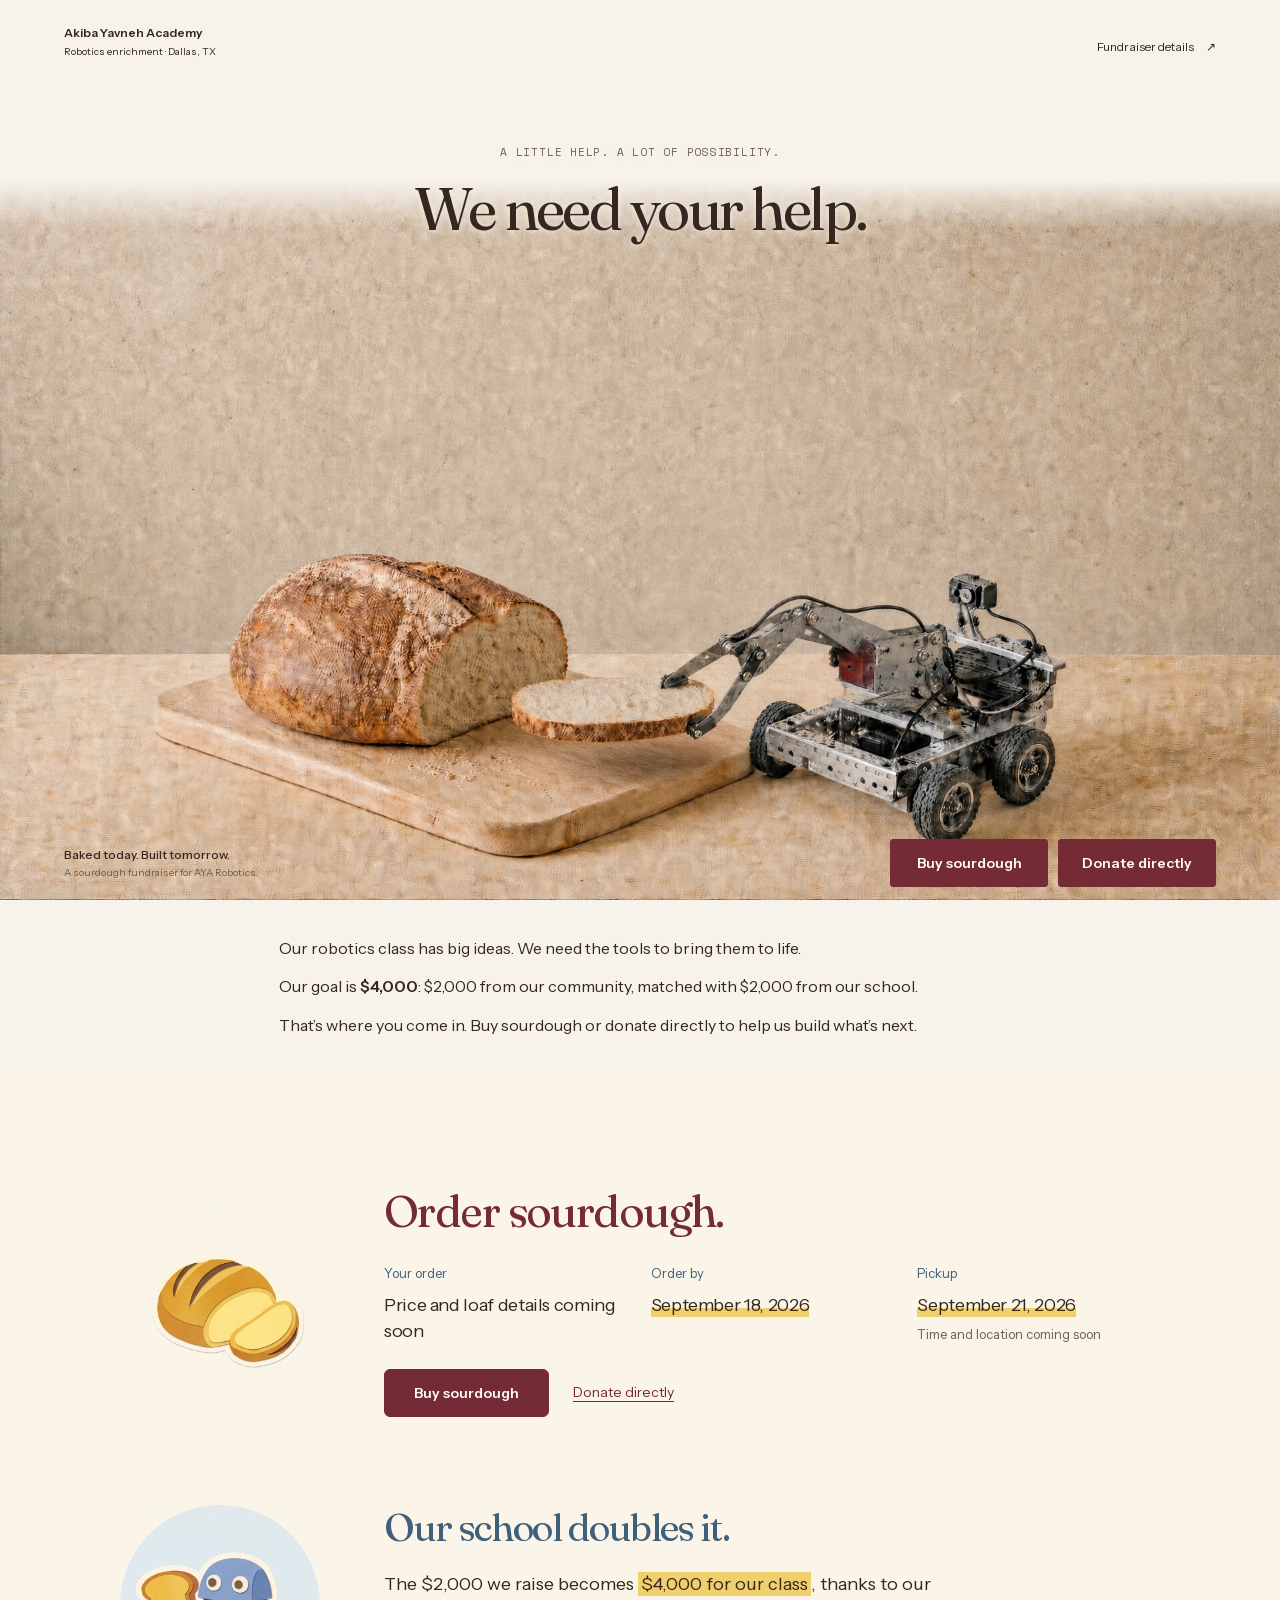
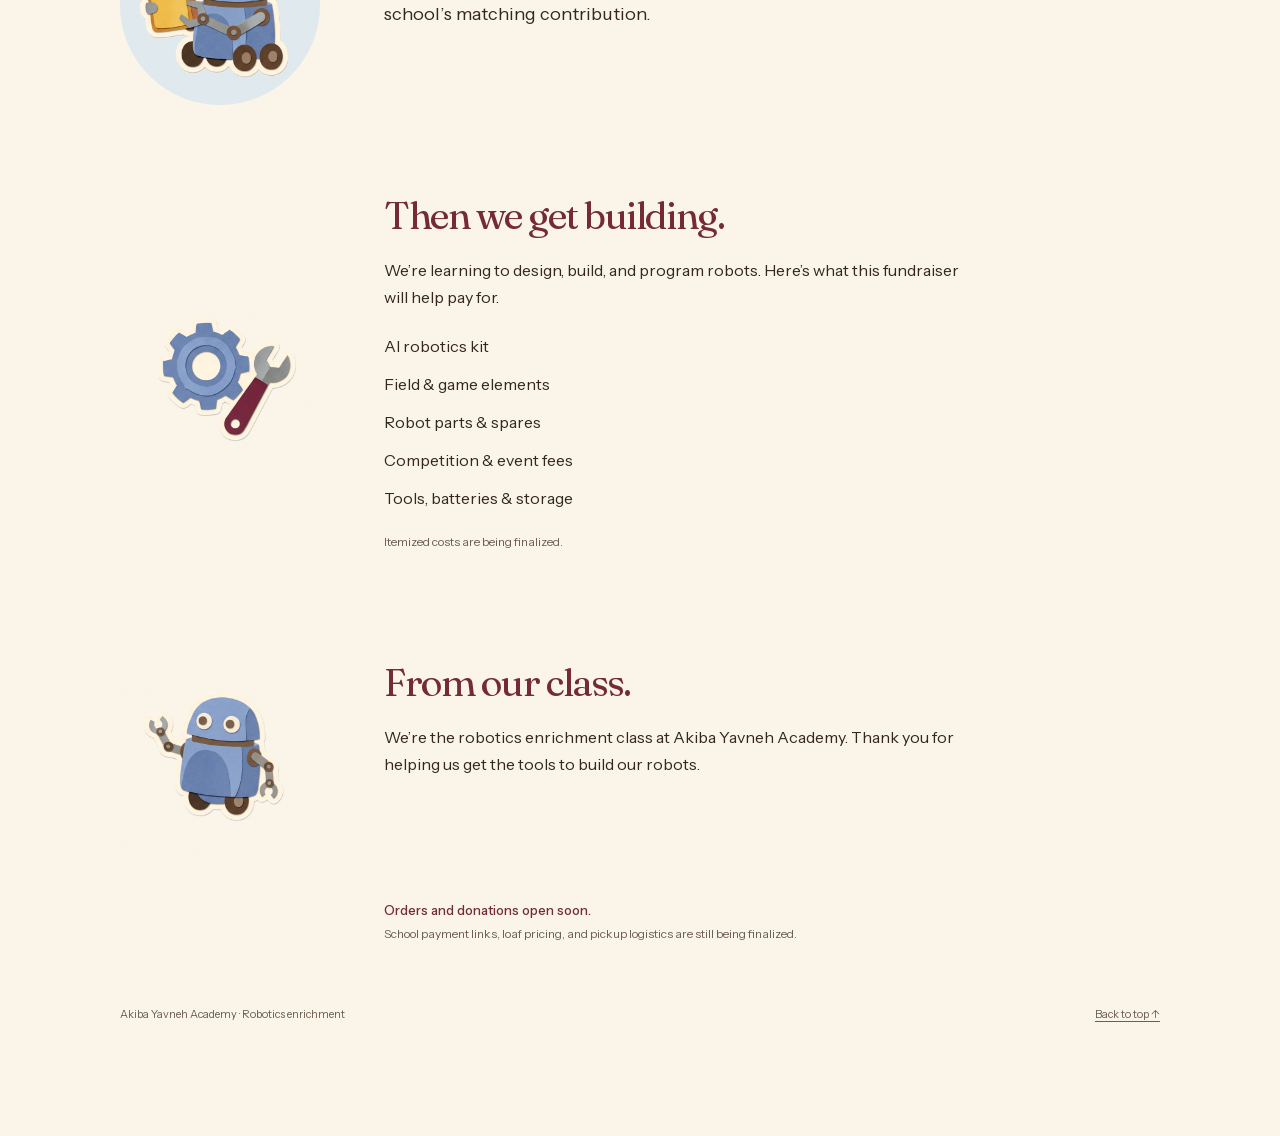
==== commit efbffe21: "Make Warm the only scene and improve responsive framing" ====
--- a/index.html
+++ b/index.html
@@ -22,6 +22,14 @@
     .story{position:relative;isolation:isolate}.story.is-scroll{height:calc(var(--stage-height) + var(--story-run))}.story-stage{position:relative;height:var(--stage-height);min-height:480px;overflow:hidden;background:#e9ddc4}.is-scroll .story-stage{position:sticky;top:0}
     .story-header{position:absolute;top:max(25px,env(safe-area-inset-top));left:var(--gutter);right:var(--gutter);display:flex;align-items:start;justify-content:space-between;gap:20px;z-index:5}.wordmark{font-size:12px;line-height:1.4;text-decoration:none;font-weight:600}.wordmark span{display:block;font-size:10px;font-weight:400;margin-top:3px}.skip-story{font-size:12px;text-decoration:none;min-height:44px;display:flex;align-items:center;gap:12px}.skip-story:hover{text-decoration:underline}
     .media-frame,.media-frame picture,.media-frame img,.media-frame video{position:absolute;inset:0;width:100%;height:100%}.media-frame img,.media-frame video{object-fit:cover;object-position:center bottom}.media-frame{pointer-events:none}.start-picture{opacity:0}.is-scroll .start-picture{opacity:1}.end-picture{opacity:1}.media-frame video{opacity:0}.has-video video{opacity:1}.is-static video{opacity:0}.is-scroll.is-ending .start-picture{opacity:0}
+    /* Preserve the complete robot on tall phones, square, 4:3, and ultrawide screens. */
+    @media(max-aspect-ratio:565/1000), (min-aspect-ratio:801/1000) and (max-aspect-ratio:3/2), (min-aspect-ratio:2/1){
+      .story-stage{background:var(--paper)}
+      .media-frame img,.media-frame video{object-fit:contain}
+    }
+    @media(max-aspect-ratio:565/1000){.media-frame{mask-image:linear-gradient(to bottom,transparent calc(100% - 176.8566vw),#000 calc(100% - 176.8566vw + 48px))}}
+    @media(min-aspect-ratio:801/1000) and (max-aspect-ratio:3/2){.media-frame{mask-image:linear-gradient(to bottom,transparent calc(100% - 56.25vw),#000 calc(100% - 56.25vw + 48px))}}
+    @media(min-aspect-ratio:2/1){.media-frame{mask-image:linear-gradient(to right,transparent calc(50% - var(--stage-height)*.8889),#000 calc(50% - var(--stage-height)*.8889 + 48px),#000 calc(50% + var(--stage-height)*.8889 - 48px),transparent calc(50% + var(--stage-height)*.8889))}}
     .is-final-frame .media-frame video{opacity:0}
     .story-beats{position:absolute;z-index:2;top:16%;left:var(--gutter);right:var(--gutter);text-align:center}.story-beat{display:none;margin-inline:auto;max-width:850px}.story-beat:first-child{display:block}.is-scroll .story-beat{display:block;position:absolute;top:0;left:0;right:0;opacity:0;visibility:hidden;pointer-events:none;will-change:opacity,transform}.is-scroll .story-beat.active{visibility:visible;pointer-events:auto}.story-beat h1,.story-beat h2{font-size:clamp(36px,4.7vw,72px)}.story-beat h2 span{display:block}.story-beat .eyebrow{margin-bottom:15px}.story-beat .actions{justify-content:center;margin-top:20px}.match-beat h2 span+span{margin-top:.12em}.story-beat .story-date{font-size:14px;margin-top:15px}
     .story-tools{position:absolute;z-index:4;bottom:calc(var(--bar-height) + 14px);left:var(--gutter);right:var(--gutter);display:flex;align-items:center;justify-content:space-between;gap:16px;font-size:11px}.story-progress{display:flex;align-items:center;gap:14px;white-space:nowrap;font-family:SpaceMono,monospace}.story-progress-line{width:72px;height:1px;background:rgba(53,39,32,.25)}.story-progress-line i{display:block;height:1px;background:var(--ink);transform-origin:left;transform:scaleX(var(--story-progress,0))}.preview-note{position:absolute;z-index:4;bottom:calc(var(--bar-height) + 62px);right:var(--gutter);font-size:10px;background:rgba(247,243,235,.9);padding:4px 9px;border-radius:3px}.story-transcript{padding:35px var(--gutter);background:var(--paper);max-width:850px;margin:auto}.story-transcript p+p{margin-top:12px}.story-transcript strong{font-weight:600}.is-scroll+.story-transcript{display:none}
@@ -45,9 +53,9 @@
     .is-detail .story-beat{margin-left:0}
     .part-highlight{position:absolute;inset:0;z-index:3;pointer-events:none;overflow:hidden}.part-outline{position:absolute;overflow:visible}.part-outline path{fill:none;stroke-linejoin:round;stroke-linecap:round;vector-effect:non-scaling-stroke}.outline-color{stroke:var(--wine);stroke-width:2.4}.outline-halo{stroke:var(--paper);stroke-width:5.5;opacity:.85}.part-leader{position:absolute;inset:0;width:100%;height:100%}.part-leader path{fill:none;stroke:var(--wine);stroke-width:1.5;stroke-linejoin:round}.part-leader circle{fill:var(--wine);stroke:var(--paper);stroke-width:1.5}
     .part-label{position:absolute;padding:10px 14px 12px;background:rgba(247,243,235,.97);border-left:3px solid var(--wine);width:max-content;max-width:250px}.part-label strong{display:block;font:400 28px/1.12 Fraunces,Georgia,serif;letter-spacing:-.025em}.part-label span{display:block;font-size:15px;line-height:1.4;margin-top:5px}
-    .version-switch{position:absolute;z-index:6;top:76px;right:var(--gutter);display:flex;padding:3px;gap:3px;border:1px solid rgba(53,39,32,.2);background:rgba(247,243,235,.95);border-radius:25px}.version-switch button{padding:7px 14px;min-height:38px;background:transparent;border-radius:22px;font-size:12px}.version-switch button[aria-pressed=true]{background:var(--ink);color:var(--paper)}
-    
-    @media(max-width:760px){.is-detail .story-beats{top:16%;left:22px;right:22px;width:auto;text-align:center}.is-detail .story-beat{margin-left:auto;max-width:440px}.is-detail .story-beat h2{font-size:clamp(29px,7.7vw,45px)}.part-label{padding:8px 10px 10px;max-width:195px}.part-label strong{font-size:24px}.part-label span{font-size:12px}.outline-color{stroke-width:2}.outline-halo{stroke-width:4.5}.version-switch{top:70px}.version-switch button{font-size:11px;min-height:36px;padding:6px 12px}}
+
+
+    @media(max-width:760px){.is-detail .story-beats{top:16%;left:22px;right:22px;width:auto;text-align:center}.is-detail .story-beat{margin-left:auto;max-width:440px}.is-detail .story-beat h2{font-size:clamp(29px,7.7vw,45px)}.part-label{padding:8px 10px 10px;max-width:195px}.part-label strong{font-size:24px}.part-label span{font-size:12px}.outline-color{stroke-width:2}.outline-halo{stroke-width:4.5}}
     @media(max-width:360px){.story-progress{font-size:8px;gap:8px}.story-progress-line{display:none}}
     .ivory-wash{position:absolute;inset:0;width:100%;height:100%;z-index:1;pointer-events:none;opacity:0}.focus-shade{opacity:.18}.is-funding .focus-shade{opacity:.10}
     .part-label{padding:0;background:none;border:0;max-width:240px}.part-label .part-price{font:400 29px/1.15 Fraunces,Georgia,serif;margin-top:10px}
@@ -56,7 +64,7 @@
     .is-funding .story-beats{left:var(--gutter);right:var(--gutter);width:auto;text-align:center}.is-funding .story-beat{margin-inline:auto}.match-breakdown{font-size:clamp(17px,1.45vw,21px);line-height:1.5;margin-top:18px}.match-breakdown span{display:block}
     @media(max-width:760px){.part-label{max-width:195px}.part-label .part-price{font-size:26px;margin-top:8px}.outline-color{stroke-width:3}.outline-halo{stroke-width:6.5}.match-breakdown{font-size:18px;margin-top:20px}}
     @media(max-height:650px){.match-breakdown{font-size:17px;margin-top:12px}}
-    
+
     @media(max-width:760px){.story-beats{top:max(17%,128px)}.is-detail .story-beats{top:max(16%,128px)}}
     @media(max-width:760px) and (max-height:650px){.is-detail .story-beat>.eyebrow{display:none}.is-detail .story-beat h2{font-size:27px}}
     .part-label,.match-breakdown{isolation:isolate}.match-breakdown{position:relative}
@@ -93,8 +101,8 @@
       <div class="story-stage">
         <header class="story-header"><a class="wordmark" href="#top">Akiba Yavneh Academy<span>Robotics enrichment · Dallas, TX</span></a><a class="skip-story" href="#project">Fundraiser details <span aria-hidden="true">↗</span></a></header>
         <div class="media-frame" aria-hidden="true">
-          <picture class="end-picture"><source media="(max-aspect-ratio: 1/1)" srcset="assets/hero/v1/mobile-end.webp"><img class="end-poster" src="assets/hero/v1/desktop-end.webp" alt="" fetchpriority="high"></picture>
-          <picture class="start-picture"><source media="(max-aspect-ratio: 1/1)" srcset="assets/hero/v1/mobile-start.webp"><img class="start-poster" src="assets/hero/v1/desktop-start.webp" alt="" fetchpriority="high"></picture>
+          <picture class="end-picture"><source media="(max-aspect-ratio: 4/5)" srcset="assets/hero/v1/mobile-end.webp"><img class="end-poster" src="assets/hero/v1/desktop-end.webp" alt="" fetchpriority="high"></picture>
+          <picture class="start-picture"><source media="(max-aspect-ratio: 4/5)" srcset="assets/hero/v1/mobile-start.webp"><img class="start-poster" src="assets/hero/v1/desktop-start.webp" alt="" fetchpriority="high"></picture>
           <video id="hero-video" muted playsinline preload="none" tabindex="-1"></video>
         </div>
         <svg class="ivory-wash" aria-hidden="true" preserveAspectRatio="none">
@@ -111,7 +119,6 @@
           <div class="story-beat" inert aria-hidden="true"><p class="eyebrow">Baked today. Built tomorrow.</p><h2>A sourdough bake sale.<span>For our next big build.</span></h2><p class="story-date" data-sale-date hidden></p><div class="actions"><a class="button" data-payment="bread" href="#support-info">Buy sourdough</a><a class="button" data-payment="donate" href="#support-info">Donate directly</a></div></div>
         </div>
         <p class="preview-note" id="media-preview-note" hidden>Still preview · motion in production</p>
-        <nav class="version-switch" aria-label="Preview scene" hidden><button type="button" data-version="v1" aria-pressed="true">Warm</button><button type="button" data-version="v2" aria-pressed="false">Studio</button></nav>
         <div class="story-tools"><span class="story-progress"><span id="scroll-label">Scroll to discover</span><span class="story-progress-line" aria-hidden="true"><i></i></span><span id="chapter-count" aria-hidden="true">01 / 06</span></span></div>
       </div>
     </section>
@@ -191,10 +198,10 @@
     "classIllustration": null
   }
   </script>
-  <!-- HERO MEDIA: endpoint-linked Higgsfield scene variants; final motion review is tracked by approved.
+  <!-- HERO MEDIA: approved Warm Higgsfield scene, with separate desktop and phone media.
        Timeline pairs map normalized scroll progress to seconds, including inspection holds. -->
   <script id="hero-media" type="application/json">
-  {"approved":false,"previewSwitcher":true,"budgetBytesPerDeviceVariant":45000000,"variants":{"v1":{"label":"Warm","approved":true,"desktop":{"video":"assets/hero/v1/desktop-tour-hosting.mp4","start":"assets/hero/v1/desktop-start.webp","sensor":"assets/hero/v1/desktop-sensor.webp","drive":"assets/hero/v1/desktop-drive.webp","contact":"assets/hero/v1/desktop-contact.webp","end":"assets/hero/v1/desktop-end.webp"},"mobile":{"video":"assets/hero/v1/mobile-tour-hosting.mp4","start":"assets/hero/v1/mobile-start.webp","sensor":"assets/hero/v1/mobile-sensor.webp","drive":"assets/hero/v1/mobile-drive.webp","contact":"assets/hero/v1/mobile-contact.webp","end":"assets/hero/v1/mobile-end.webp"}},"v2":{"label":"Studio","approved":true,"desktop":{"video":"assets/hero/v2/desktop-tour.mp4","start":"assets/hero/v2/desktop-start.webp","sensor":"assets/hero/v2/desktop-sensor.webp","drive":"assets/hero/v2/desktop-drive.webp","contact":"assets/hero/v2/desktop-contact.webp","end":"assets/hero/v2/desktop-end.webp"},"mobile":{"video":"assets/hero/v2/mobile-tour.mp4","start":"assets/hero/v2/mobile-start.webp","sensor":"assets/hero/v2/mobile-sensor.webp","drive":"assets/hero/v2/mobile-drive.webp","contact":"assets/hero/v2/mobile-contact.webp","end":"assets/hero/v2/mobile-end.webp"}}},"timeline":[[0,0],[0.08,0],[0.23,4],[0.32,4],[0.41,8],[0.50,8],[0.83,12],[0.97,16],[1,16]]}
+  {"approved":true,"budgetBytesPerDeviceVariant":45000000,"variants":{"v1":{"label":"Warm","approved":true,"desktop":{"video":"assets/hero/v1/desktop-tour-hosting.mp4","start":"assets/hero/v1/desktop-start.webp","sensor":"assets/hero/v1/desktop-sensor.webp","drive":"assets/hero/v1/desktop-drive.webp","contact":"assets/hero/v1/desktop-contact.webp","end":"assets/hero/v1/desktop-end.webp"},"mobile":{"video":"assets/hero/v1/mobile-tour-hosting.mp4","start":"assets/hero/v1/mobile-start.webp","sensor":"assets/hero/v1/mobile-sensor.webp","drive":"assets/hero/v1/mobile-drive.webp","contact":"assets/hero/v1/mobile-contact.webp","end":"assets/hero/v1/mobile-end.webp"}}},"timeline":[[0,0],[0.08,0],[0.23,4],[0.32,4],[0.41,8],[0.5,8],[0.83,12],[0.97,16],[1,16]]}
   </script>
   <script>
   (() => {
@@ -257,7 +264,7 @@
     const heroDate=saleDate || dateLabel(config.pickupDate);
     if (heroDate) { document.querySelector('[data-sale-date]').textContent=(saleDate?'':'Pickup · ')+heroDate; document.querySelector('[data-sale-date]').hidden=false; }
     const reduced = matchMedia('(prefers-reduced-motion: reduce)');
-    const portrait = matchMedia('(max-aspect-ratio: 1/1)');
+    const portrait = matchMedia('(max-aspect-ratio: 4/5)');
     const media = JSON.parse(document.querySelector('#hero-media').textContent);
     const story = document.querySelector('.story');
     const stage = document.querySelector('.story-stage');
@@ -265,9 +272,8 @@
     const video = document.querySelector('#hero-video');
     const beats = all('.story-beat');
     const cue = document.querySelector('.story-progress');
-    const versionSwitch = document.querySelector('.version-switch');
     const previewNote = document.querySelector('#media-preview-note');
-    let version = new URL(location.href).searchParams.get('version') === 'v2' ? 'v2' : 'v1';
+    const version = 'v1'; // Warm is the only published scene, including legacy version links.
     const currentMedia = () => media.variants[version];
     const mediaForDevice = () => currentMedia()[portrait.matches ? 'mobile' : 'desktop'];
     const highlight = document.querySelector('.part-highlight');
@@ -340,7 +346,8 @@
       const data=parts[part], trace=currentMedia().outlines?.[part]?.[device] || data[device];
       const w=stage.clientWidth,h=stage.clientHeight,sw=device==='mobile'?1158:2048,sh=device==='mobile'?2048:1158;
       const iw=still?.naturalWidth || video.videoWidth,ih=still?.naturalHeight || video.videoHeight;
-      const scale=Math.max(w/iw,h/ih),aw=iw*scale,ah=ih*scale,x=(w-aw)/2,y=h-ah,sx=aw/sw,sy=ah/sh;
+      const contain=getComputedStyle(video).objectFit==='contain';
+      const scale=(contain?Math.min:Math.max)(w/iw,h/ih),aw=iw*scale,ah=ih*scale,x=(w-aw)/2,y=h-ah,sx=aw/sw,sy=ah/sh;
       outline.setAttribute('viewBox',`0 0 ${sw} ${sh}`);outline.setAttribute('preserveAspectRatio','none');
       Object.assign(outline.style,{width:aw+'px',height:ah+'px',left:x+'px',top:y+'px'});
       outline.querySelectorAll('path').forEach(path=>path.setAttribute('d',trace.path));
@@ -353,7 +360,7 @@
       highlight.hidden=false;
       const safeBottom=h-bar.offsetHeight-75;
       const copyBottom=beats[chapter].getBoundingClientRect().bottom-stage.getBoundingClientRect().top;
-      const preferredTop=device==='mobile' && part!=='gripper'?Math.max(h*trace.label[1],copyBottom+22):h*trace.label[1];
+      const preferredTop=contain && device==='desktop' && part==='gripper' && ah<h ? h*.24 : device==='mobile' && part!=='gripper'?Math.max(h*trace.label[1],copyBottom+22):h*trace.label[1];
       const bx=Math.max(18,Math.min(w*trace.label[0],w-partLabel.offsetWidth-18));
       const by=Math.max(18,Math.min(preferredTop,safeBottom-partLabel.offsetHeight));
       Object.assign(partLabel.style,{left:bx+'px',top:by+'px'});
@@ -364,16 +371,14 @@
       leader.querySelector('circle').setAttribute('cx',ax);leader.querySelector('circle').setAttribute('cy',ay);
       highlight.dataset.part=part;
     };
-    const updateVariantPictures=()=>{
+    const updateWarmPictures=()=>{
       for(const name of ['start','end']){
         const picture=document.querySelector('.'+name+'-picture');
         picture.querySelector('source').srcset=currentMedia().mobile[name];
         picture.querySelector('img').src=currentMedia().desktop[name];
       }
       story.dataset.version=version;
-      versionSwitch.hidden=media.previewSwitcher!==true;
       previewNote.hidden=currentMedia().approved===true;
-      versionSwitch.querySelectorAll('button').forEach(button=>button.setAttribute('aria-pressed',String(button.dataset.version===version)));
     };
     let failed=false, ready=false, queued=false, desiredTime=0, range=0, timer, chosenSource=null, fit=true;
     const isStatic=()=>reduced.matches || failed || !fit;
@@ -439,6 +444,10 @@
       story.classList.remove('measuring-story');
     };
     const configure=()=>{
+      // Keep the same story moment when browser bars or window dimensions change.
+      const previousRange=range, previousTop=story.getBoundingClientRect().top;
+      const wasInStory=story.classList.contains('is-scroll') && previousRange>0 && previousTop<=0 && -previousTop<=previousRange;
+      const previousProgress=wasInStory?Math.max(0,Math.min(1,-previousTop/previousRange)):0;
       clearTimeout(timer);
       document.documentElement.style.setProperty('--stage-height',innerHeight+'px');
       range=innerHeight*5;
@@ -456,6 +465,7 @@
         video.src=src;video.preload='auto';video.load();
       }
       if(src && !ready && !disabled)timer=setTimeout(()=>failMedia(),18000);
+      if(wasInStory)scrollTo(0,story.offsetTop+(disabled?0:previousProgress*range));
       schedule();
     };
     const failMedia=()=>{
@@ -465,19 +475,7 @@
     };
     video.addEventListener('loadeddata',()=>{clearTimeout(timer);ready=true;frame.classList.add('has-video');schedule();});
     video.addEventListener('error',failMedia);
-    versionSwitch.querySelectorAll('button').forEach(button=>button.addEventListener('click',()=>{
-      if(version===button.dataset.version)return;
-      const box=story.getBoundingClientRect(),wasScrolling=!isStatic();
-      const progress=range?Math.max(0,Math.min(1,-box.top/range)):0;
-      version=button.dataset.version;
-      const url=new URL(location.href);url.searchParams.set('version',version);history.replaceState(null,'',url);
-      clearTimeout(timer);ready=false;failed=false;chosenSource=null;
-      video.pause();video.removeAttribute('src');video.load();frame.classList.remove('has-video');
-      for(const image of detailImages.values())image.remove();detailImages.clear();highlight.hidden=true;
-      updateVariantPictures();configure();
-      if(wasScrolling && box.top<=0 && box.bottom>=innerHeight)scrollTo(0,story.offsetTop+progress*range);
-    }));
-    updateVariantPictures();
+    updateWarmPictures();
     reduced.addEventListener('change',()=>{
       const box=story.getBoundingClientRect(),wasInStory=box.top<=0 && box.bottom>=innerHeight-1;
       configure();
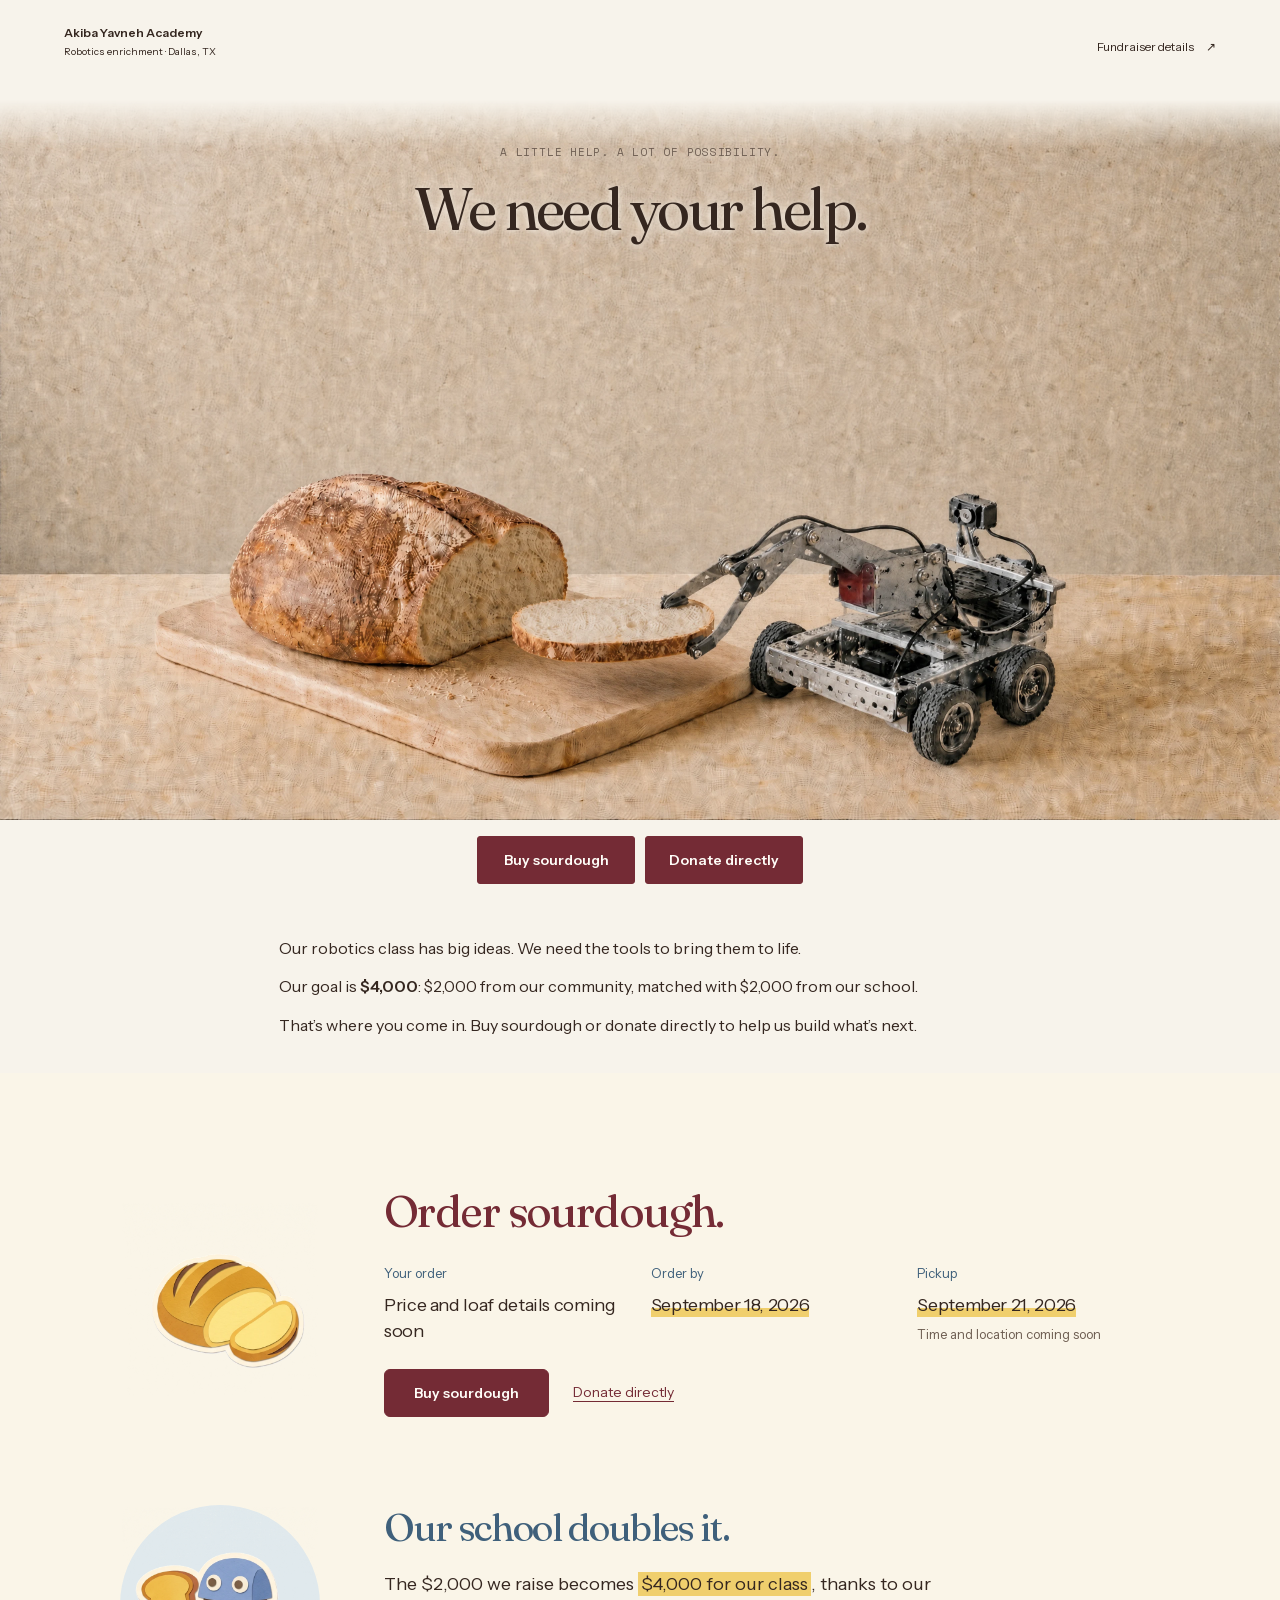
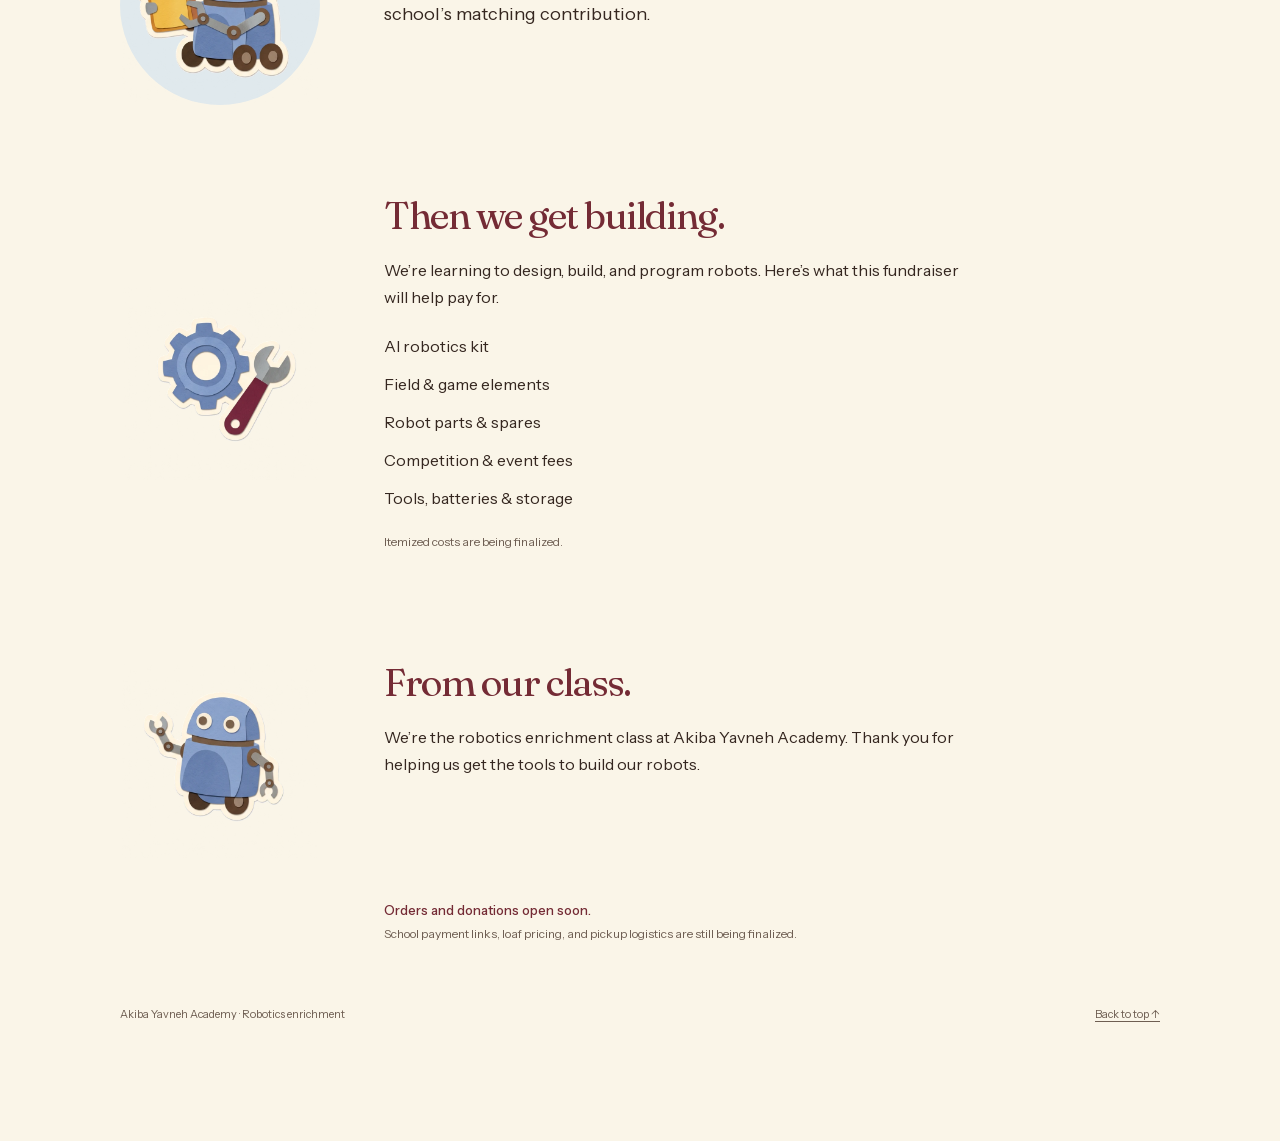
==== commit 4718dfb5: "Center payment controls and remove duplicate hero actions" ====
--- a/index.html
+++ b/index.html
@@ -21,7 +21,7 @@
     .wrap{width:min(100% - var(--gutter)*2,1160px);margin-inline:auto}.eyebrow{font:11px/1.5 SpaceMono,monospace;letter-spacing:.07em;text-transform:uppercase;color:var(--muted)}.skip{position:fixed;top:12px;left:12px;z-index:100;background:var(--paper);padding:10px 18px;transform:translateY(-180%)}.skip:focus{transform:none}
     .story{position:relative;isolation:isolate}.story.is-scroll{height:calc(var(--stage-height) + var(--story-run))}.story-stage{position:relative;height:var(--stage-height);min-height:480px;overflow:hidden;background:#e9ddc4}.is-scroll .story-stage{position:sticky;top:0}
     .story-header{position:absolute;top:max(25px,env(safe-area-inset-top));left:var(--gutter);right:var(--gutter);display:flex;align-items:start;justify-content:space-between;gap:20px;z-index:5}.wordmark{font-size:12px;line-height:1.4;text-decoration:none;font-weight:600}.wordmark span{display:block;font-size:10px;font-weight:400;margin-top:3px}.skip-story{font-size:12px;text-decoration:none;min-height:44px;display:flex;align-items:center;gap:12px}.skip-story:hover{text-decoration:underline}
-    .media-frame,.media-frame picture,.media-frame img,.media-frame video{position:absolute;inset:0;width:100%;height:100%}.media-frame img,.media-frame video{object-fit:cover;object-position:center bottom}.media-frame{pointer-events:none}.start-picture{opacity:0}.is-scroll .start-picture{opacity:1}.end-picture{opacity:1}.media-frame video{opacity:0}.has-video video{opacity:1}.is-static video{opacity:0}.is-scroll.is-ending .start-picture{opacity:0}
+    .media-frame,.media-frame picture,.media-frame img,.media-frame video{position:absolute;inset:0;width:100%;height:100%}.media-frame img,.media-frame video{object-fit:cover;object-position:center bottom}.media-frame{pointer-events:none;height:calc(100% - var(--bar-height))}.start-picture{opacity:0}.is-scroll .start-picture{opacity:1}.end-picture{opacity:1}.media-frame video{opacity:0}.has-video video{opacity:1}.is-static video{opacity:0}.is-scroll.is-ending .start-picture{opacity:0}
     /* Preserve the complete robot on tall phones, square, 4:3, and ultrawide screens. */
     @media(max-aspect-ratio:565/1000), (min-aspect-ratio:801/1000) and (max-aspect-ratio:3/2), (min-aspect-ratio:2/1){
       .story-stage{background:var(--paper)}
@@ -29,7 +29,7 @@
     }
     @media(max-aspect-ratio:565/1000){.media-frame{mask-image:linear-gradient(to bottom,transparent calc(100% - 176.8566vw),#000 calc(100% - 176.8566vw + 48px))}}
     @media(min-aspect-ratio:801/1000) and (max-aspect-ratio:3/2){.media-frame{mask-image:linear-gradient(to bottom,transparent calc(100% - 56.25vw),#000 calc(100% - 56.25vw + 48px))}}
-    @media(min-aspect-ratio:2/1){.media-frame{mask-image:linear-gradient(to right,transparent calc(50% - var(--stage-height)*.8889),#000 calc(50% - var(--stage-height)*.8889 + 48px),#000 calc(50% + var(--stage-height)*.8889 - 48px),transparent calc(50% + var(--stage-height)*.8889))}}
+    @media(min-aspect-ratio:2/1){.media-frame{mask-image:linear-gradient(to right,transparent calc(50% - (var(--stage-height) - var(--bar-height))*.8889),#000 calc(50% - (var(--stage-height) - var(--bar-height))*.8889 + 48px),#000 calc(50% + (var(--stage-height) - var(--bar-height))*.8889 - 48px),transparent calc(50% + (var(--stage-height) - var(--bar-height))*.8889))}}
     .is-final-frame .media-frame video{opacity:0}
     .story-beats{position:absolute;z-index:2;top:16%;left:var(--gutter);right:var(--gutter);text-align:center}.story-beat{display:none;margin-inline:auto;max-width:850px}.story-beat:first-child{display:block}.is-scroll .story-beat{display:block;position:absolute;top:0;left:0;right:0;opacity:0;visibility:hidden;pointer-events:none;will-change:opacity,transform}.is-scroll .story-beat.active{visibility:visible;pointer-events:auto}.story-beat h1,.story-beat h2{font-size:clamp(36px,4.7vw,72px)}.story-beat h2 span{display:block}.story-beat .eyebrow{margin-bottom:15px}.story-beat .actions{justify-content:center;margin-top:20px}.match-beat h2 span+span{margin-top:.12em}.story-beat .story-date{font-size:14px;margin-top:15px}
     .story-tools{position:absolute;z-index:4;bottom:calc(var(--bar-height) + 14px);left:var(--gutter);right:var(--gutter);display:flex;align-items:center;justify-content:space-between;gap:16px;font-size:11px}.story-progress{display:flex;align-items:center;gap:14px;white-space:nowrap;font-family:SpaceMono,monospace}.story-progress-line{width:72px;height:1px;background:rgba(53,39,32,.25)}.story-progress-line i{display:block;height:1px;background:var(--ink);transform-origin:left;transform:scaleX(var(--story-progress,0))}.preview-note{position:absolute;z-index:4;bottom:calc(var(--bar-height) + 62px);right:var(--gutter);font-size:10px;background:rgba(247,243,235,.9);padding:4px 9px;border-radius:3px}.story-transcript{padding:35px var(--gutter);background:var(--paper);max-width:850px;margin:auto}.story-transcript p+p{margin-top:12px}.story-transcript strong{font-weight:600}.is-scroll+.story-transcript{display:none}
@@ -39,9 +39,9 @@
     .funding-section{display:grid;grid-template-columns:1fr 1.2fr;gap:70px;border-top:1px solid var(--line);padding:48px 0}.funding-copy>p{font-size:15px;line-height:1.7;margin-top:17px;max-width:360px}.budget-list{list-style:none;margin:0;padding:0}.budget-row{display:grid;grid-template-columns:1fr auto;align-items:baseline;gap:24px;padding:12px 0;border-bottom:1px solid var(--line)}.budget-row:first-child{padding-top:3px}.budget-row h3{font:400 15px/1.5 Instrument,Arial,sans-serif}.budget-price{font:12px/1.5 SpaceMono,monospace;white-space:nowrap}.budget-note{font-size:12px;color:var(--muted);margin-top:12px}.progress-block{margin-top:20px;max-width:400px}.progress-block label{display:flex;justify-content:space-between;gap:12px;font-size:12px}.progress-block progress{width:100%;height:5px;accent-color:var(--wine)}
     .class-section{border-top:1px solid var(--line);padding:38px 0}.class-note{font-size:15px;max-width:600px;margin-top:14px}.class-art{position:relative;margin-top:28px;overflow:hidden}.class-art #class-photo{width:100%;height:auto;max-height:640px;object-fit:contain}.class-art .illustration{position:absolute;inset:0;width:100%;height:calc(100% - 28px);object-fit:contain;transition:opacity 1.2s ease}.class-art.revealed .illustration{opacity:0}.class-art figcaption{font-size:11px;color:var(--muted);margin-top:8px;min-height:20px}
     .support-info{max-width:650px;font-size:12px;line-height:1.6;color:var(--muted);padding:0 0 26px}.support-info h2{font:500 12px/1.6 Instrument,Arial,sans-serif;letter-spacing:0;margin-bottom:3px}.site-footer{display:flex;justify-content:space-between;align-items:baseline;gap:24px;flex-wrap:wrap;font-size:11px;color:var(--muted);padding:22px 0 calc(var(--bar-height) + 28px);border-top:1px solid var(--line)}.site-footer a{padding:10px 0;white-space:nowrap}
-    .support-bar{position:fixed;z-index:30;bottom:0;left:0;right:0;display:flex;align-items:center;justify-content:space-between;gap:20px;padding:13px var(--gutter) max(13px,env(safe-area-inset-bottom));background:rgba(247,243,235,.96);border-top:1px solid var(--line)}body.in-story .support-bar{background:transparent;border-color:transparent;pointer-events:none}.support-bar>div{pointer-events:auto}.support-bar .actions{margin:0;flex-wrap:nowrap}.support-bar .button{min-width:158px}.bar-copy{font-size:12px}.bar-copy strong{font-weight:500}.bar-copy span{display:block;color:var(--muted);font-size:10px}.support-bar .deadline{display:none}body.in-story .bar-copy{opacity:0;pointer-events:none}
+    .support-bar{position:fixed;z-index:30;bottom:0;left:0;right:0;display:flex;align-items:center;justify-content:center;gap:20px;padding:16px var(--gutter) max(16px,env(safe-area-inset-bottom));background:var(--paper);border:0}.support-bar>div{pointer-events:auto}.support-bar .actions{margin:0;flex-wrap:nowrap}.support-bar .button{min-width:158px}.support-bar .deadline{display:none}
     dialog{border:1px solid var(--line);border-radius:5px;background:var(--paper);color:var(--ink);padding:30px;max-width:440px;width:calc(100% - 36px)}dialog::backdrop{background:rgba(40,30,24,.45)}dialog h2{font-size:30px}dialog p{font-size:15px;margin-top:16px}dialog form{margin-top:24px}
-    @media(max-width:760px){:root{--gutter:23px}.story-header{top:max(20px,env(safe-area-inset-top));gap:15px}.wordmark{font-size:11px;max-width:150px}.wordmark span{font-size:9px}.skip-story{font-size:10px;gap:5px}.story-beats{top:17%;left:22px;right:22px}.story-beat h1,.story-beat h2{font-size:clamp(34px,8.8vw,54px)}.story-beat .eyebrow{font-size:9px;margin-bottom:15px}.story-beat .actions{gap:8px;margin-top:16px}.story-beat .button{font-size:12px;padding:10px 12px;min-height:44px}.story-tools{bottom:calc(var(--bar-height) + 8px);gap:8px}.story-progress{font-size:9px;gap:8px}.story-progress-line{width:34px}.preview-note{bottom:calc(var(--bar-height) + 53px);font-size:9px}.support-bar{padding-inline:18px;gap:0}.support-bar .bar-copy{display:none}.support-bar>div:last-child{width:100%}.support-bar .button{flex:1;min-width:0;padding-inline:12px;font-size:13px}.story-transcript{font-size:15px}}
+    @media(max-width:760px){:root{--gutter:23px}.story-header{top:max(20px,env(safe-area-inset-top));gap:15px}.wordmark{font-size:11px;max-width:150px}.wordmark span{font-size:9px}.skip-story{font-size:10px;gap:5px}.story-beats{top:17%;left:22px;right:22px}.story-beat h1,.story-beat h2{font-size:clamp(34px,8.8vw,54px)}.story-beat .eyebrow{font-size:9px;margin-bottom:15px}.story-beat .actions{gap:8px;margin-top:16px}.story-beat .button{font-size:12px;padding:10px 12px;min-height:44px}.story-tools{bottom:calc(var(--bar-height) + 8px);gap:8px}.story-progress{font-size:9px;gap:8px}.story-progress-line{width:34px}.preview-note{bottom:calc(var(--bar-height) + 53px);font-size:9px}.support-bar{padding-inline:18px;gap:0}.support-bar>div:last-child{width:100%}.support-bar .button{flex:1;min-width:0;padding-inline:12px;font-size:13px}.story-transcript{font-size:15px}}
     @media(max-height:650px) and (min-width:761px){.story-beats{top:15%}.story-beat h1,.story-beat h2{font-size:clamp(32px,4vw,50px)}.story-beat .eyebrow{margin-bottom:9px}.story-beat .actions{margin-top:10px}.story-beat .button{min-height:44px;padding:8px 16px}.story-header{top:15px}}
     @media(max-width:760px){.story-beat .actions{display:none}}
     .story.measuring-story .story-beat{display:block;position:absolute;visibility:hidden}.match-beat b{font-weight:400}
@@ -116,7 +116,7 @@
           <div class="story-beat" inert aria-hidden="true"><p class="eyebrow">The next step</p><h2 class="tools-copy">Help us get the tools<span>to bring those ideas to life.</span></h2><h2 class="gripper-copy">Bring those ideas<span>to life.</span></h2></div>
           <div class="story-beat match-beat" inert aria-hidden="true"><h2>Help us reach <span data-total-goal>$4,000</span>.</h2><p class="match-breakdown"><span><b data-community-goal>$2,000</b> from our community.</span><span>Matched by our school.</span></p></div>
           <div class="story-beat" inert aria-hidden="true"><p class="eyebrow">One community. One shared goal.</p><h2>That’s where you come in.</h2></div>
-          <div class="story-beat" inert aria-hidden="true"><p class="eyebrow">Baked today. Built tomorrow.</p><h2>A sourdough bake sale.<span>For our next big build.</span></h2><p class="story-date" data-sale-date hidden></p><div class="actions"><a class="button" data-payment="bread" href="#support-info">Buy sourdough</a><a class="button" data-payment="donate" href="#support-info">Donate directly</a></div></div>
+          <div class="story-beat" inert aria-hidden="true"><p class="eyebrow">Baked today. Built tomorrow.</p><h2>A sourdough bake sale.<span>For our next big build.</span></h2><p class="story-date" data-sale-date hidden></p></div>
         </div>
         <p class="preview-note" id="media-preview-note" hidden>Still preview · motion in production</p>
         <div class="story-tools"><span class="story-progress"><span id="scroll-label">Scroll to discover</span><span class="story-progress-line" aria-hidden="true"><i></i></span><span id="chapter-count" aria-hidden="true">01 / 06</span></span></div>
@@ -159,7 +159,7 @@
       <footer class="site-footer"><span>Akiba Yavneh Academy · Robotics enrichment</span><a href="#top">Back to top ↑</a></footer>
     </div></div>
   </main>
-  <aside class="support-bar" aria-label="Support the robotics class"><div class="bar-copy"><strong>Baked today. Built tomorrow.</strong><span>A sourdough fundraiser for AYA Robotics.</span></div><div><div class="actions"><a class="button" href="#support-info" data-payment="bread">Buy sourdough</a><a class="button" href="#support-info" data-payment="donate">Donate directly</a></div><p class="deadline" data-deadline hidden></p></div></aside>
+  <aside class="support-bar" aria-label="Support the robotics class"><div><div class="actions"><a class="button" href="#support-info" data-payment="bread">Buy sourdough</a><a class="button" href="#support-info" data-payment="donate">Donate directly</a></div><p class="deadline" data-deadline hidden></p></div></aside>
   <dialog id="payment-notice" aria-labelledby="notice-title" aria-describedby="notice-copy"><h2 id="notice-title">Pre-orders open soon.</h2><p id="notice-copy">We’re finalizing the school payment link. Please check back when the fundraiser opens.</p><form method="dialog"><button class="button">Got it</button></form></dialog>
   <!-- CAMPAIGN SETTINGS: edit this single JSON block. Use null for details not yet confirmed.
        communityRaised is community money ONLY, before the school match.
@@ -347,7 +347,8 @@
       const w=stage.clientWidth,h=stage.clientHeight,sw=device==='mobile'?1158:2048,sh=device==='mobile'?2048:1158;
       const iw=still?.naturalWidth || video.videoWidth,ih=still?.naturalHeight || video.videoHeight;
       const contain=getComputedStyle(video).objectFit==='contain';
-      const scale=(contain?Math.min:Math.max)(w/iw,h/ih),aw=iw*scale,ah=ih*scale,x=(w-aw)/2,y=h-ah,sx=aw/sw,sy=ah/sh;
+      const mediaHeight=frame.clientHeight;
+      const scale=(contain?Math.min:Math.max)(w/iw,mediaHeight/ih),aw=iw*scale,ah=ih*scale,x=(w-aw)/2,y=mediaHeight-ah,sx=aw/sw,sy=ah/sh;
       outline.setAttribute('viewBox',`0 0 ${sw} ${sh}`);outline.setAttribute('preserveAspectRatio','none');
       Object.assign(outline.style,{width:aw+'px',height:ah+'px',left:x+'px',top:y+'px'});
       outline.querySelectorAll('path').forEach(path=>path.setAttribute('d',trace.path));
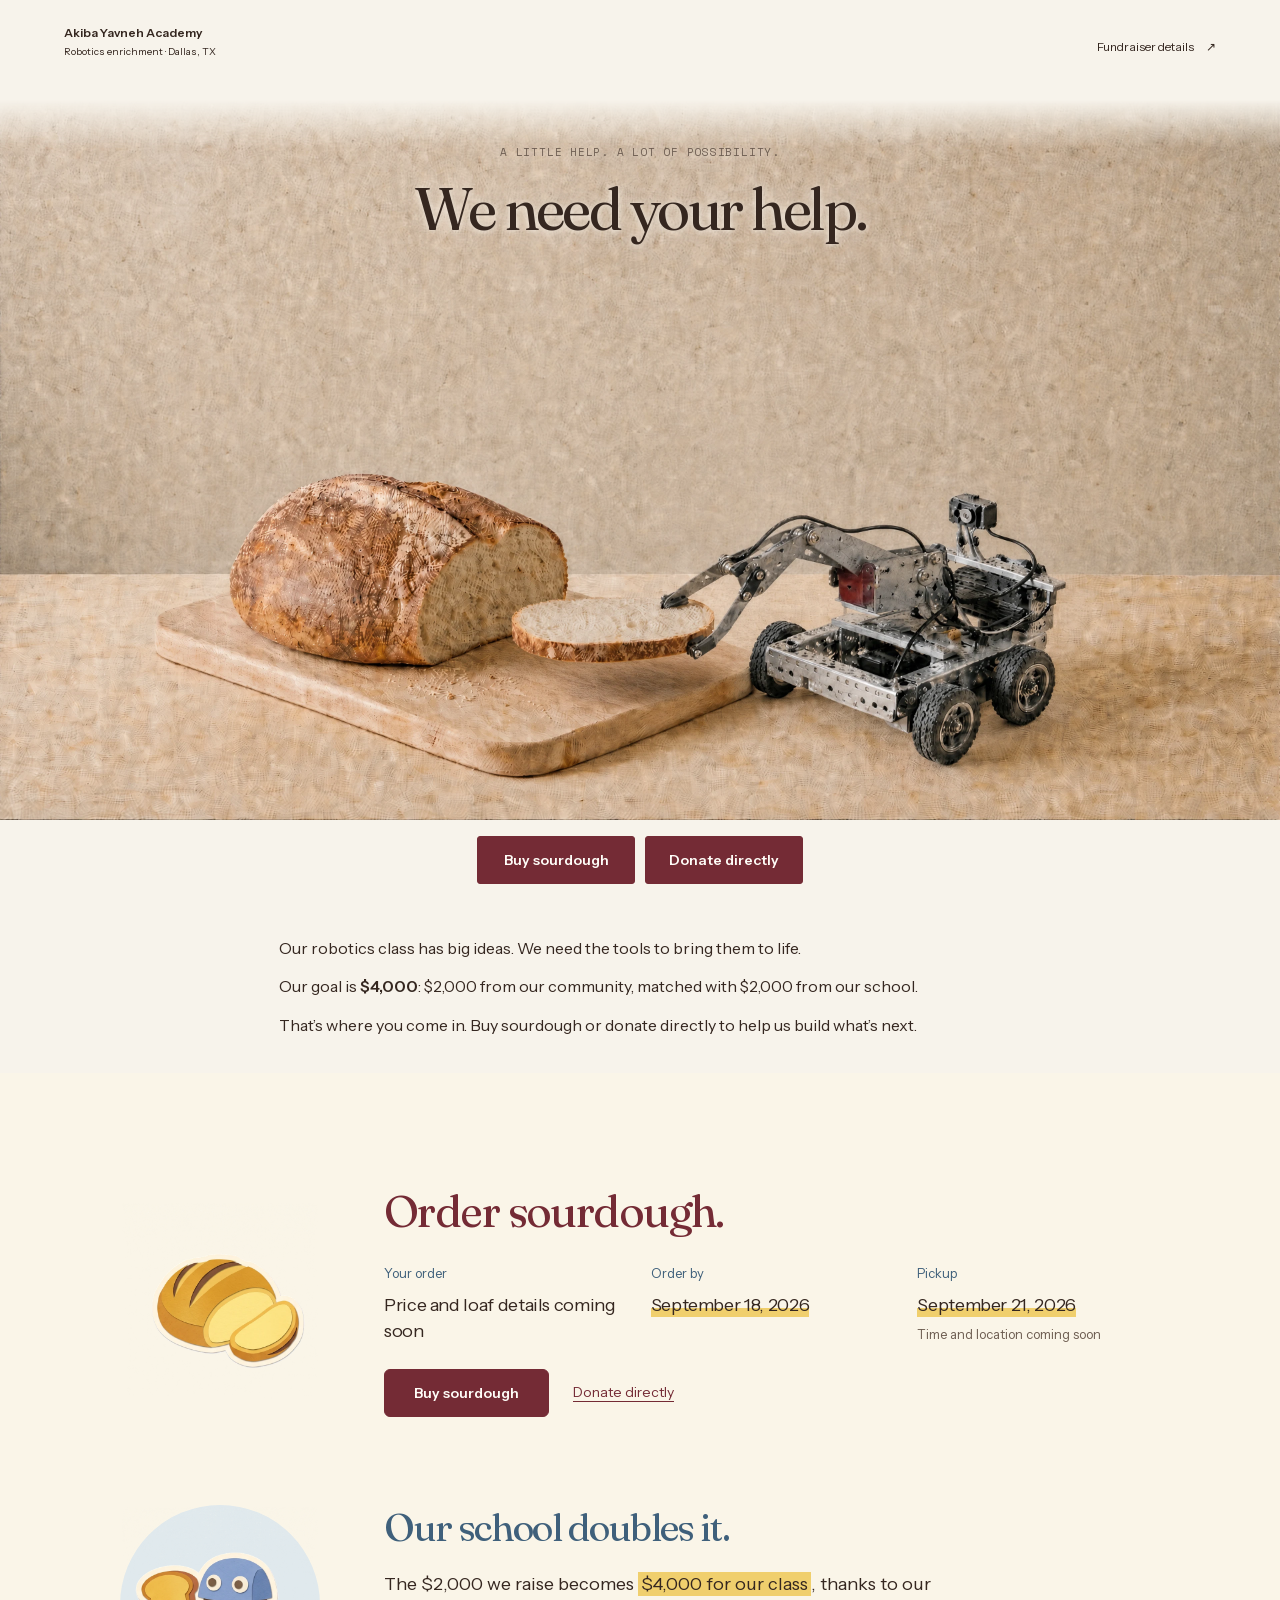
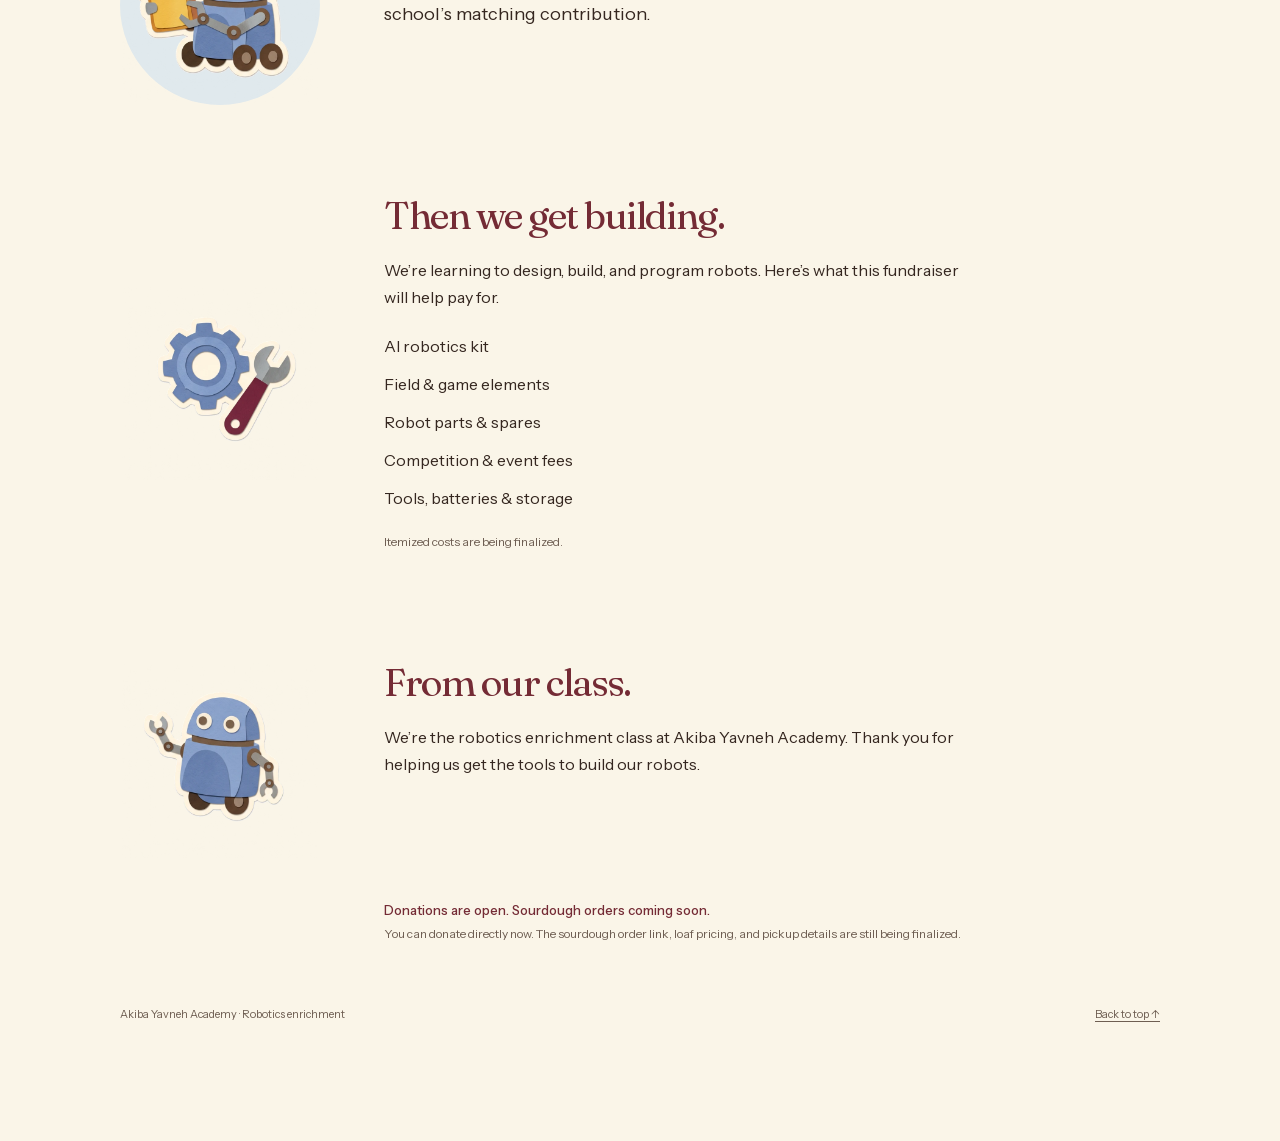
==== commit 9ef3773c: "Restore proportional hero buttons and enable direct donations" ====
--- a/index.html
+++ b/index.html
@@ -43,7 +43,6 @@
     dialog{border:1px solid var(--line);border-radius:5px;background:var(--paper);color:var(--ink);padding:30px;max-width:440px;width:calc(100% - 36px)}dialog::backdrop{background:rgba(40,30,24,.45)}dialog h2{font-size:30px}dialog p{font-size:15px;margin-top:16px}dialog form{margin-top:24px}
     @media(max-width:760px){:root{--gutter:23px}.story-header{top:max(20px,env(safe-area-inset-top));gap:15px}.wordmark{font-size:11px;max-width:150px}.wordmark span{font-size:9px}.skip-story{font-size:10px;gap:5px}.story-beats{top:17%;left:22px;right:22px}.story-beat h1,.story-beat h2{font-size:clamp(34px,8.8vw,54px)}.story-beat .eyebrow{font-size:9px;margin-bottom:15px}.story-beat .actions{gap:8px;margin-top:16px}.story-beat .button{font-size:12px;padding:10px 12px;min-height:44px}.story-tools{bottom:calc(var(--bar-height) + 8px);gap:8px}.story-progress{font-size:9px;gap:8px}.story-progress-line{width:34px}.preview-note{bottom:calc(var(--bar-height) + 53px);font-size:9px}.support-bar{padding-inline:18px;gap:0}.support-bar>div:last-child{width:100%}.support-bar .button{flex:1;min-width:0;padding-inline:12px;font-size:13px}.story-transcript{font-size:15px}}
     @media(max-height:650px) and (min-width:761px){.story-beats{top:15%}.story-beat h1,.story-beat h2{font-size:clamp(32px,4vw,50px)}.story-beat .eyebrow{margin-bottom:9px}.story-beat .actions{margin-top:10px}.story-beat .button{min-height:44px;padding:8px 16px}.story-header{top:15px}}
-    @media(max-width:760px){.story-beat .actions{display:none}}
     .story.measuring-story .story-beat{display:block;position:absolute;visibility:hidden}.match-beat b{font-weight:400}
     @media(prefers-reduced-motion:reduce){*,*::before,*::after{scroll-behavior:auto!important;transition:none!important}.class-art .illustration{opacity:0}.story-stage{position:relative!important}.start-picture{opacity:0!important}}
     .story.is-readable .story-stage{height:auto;min-height:var(--stage-height);padding-bottom:calc(var(--bar-height) + 95px)}.is-readable .story-beats{position:relative;top:auto;left:auto;right:auto;padding:120px var(--gutter) 45vh;background:linear-gradient(var(--paper),rgba(247,243,235,.88) 55%,transparent)}.is-readable .story-beat h1{font-size:clamp(36px,8vw,72px)}
@@ -92,6 +91,10 @@
     .details .support-info h2{font-size:13px;line-height:1.6;letter-spacing:0}.support-info{max-width:none;margin-left:264px;padding:0 0 28px}.site-footer{border:0;padding-top:24px}body:not(.in-story) .support-bar{border-top:0;box-shadow:0 -5px 24px rgba(53,39,32,.045)}
     @media(min-width:761px) and (max-width:1050px){.sale-section,.match-story,.funding-section,.class-section{grid-template-columns:160px minmax(0,1fr);column-gap:40px}.sticker,.match-art{width:160px;height:160px}.support-info{margin-left:200px}.sale-facts{gap:18px}.sale-facts dd{font-size:17px}}
     @media(max-width:760px){.details>.wrap{max-width:520px;padding-top:28px}.sale-section,.match-story,.funding-section,.class-section{grid-template-columns:minmax(0,1fr);gap:20px;padding:20px 0 36px;text-align:center}.sticker-loaf,.sticker-tools,.sticker-class,.match-art{grid-column:1;grid-row:1;align-self:start}.sticker,.match-art{width:124px;height:124px}.sale-section>h2,.sale-facts,.sale-actions,.match-copy,.funding-copy,.funding-costs,.class-section>h2,.class-note{grid-column:1;grid-row:auto}.details h2{font-size:32px}.sale-section h2{font-size:36px}.sale-facts{grid-template-columns:1fr;gap:20px;margin:3px 0}.sale-facts dd{font-size:20px}.sale-actions{justify-content:center;gap:16px 22px}.match-copy p{font-size:17px;margin-top:16px}.funding-copy>p{font-size:16px;margin-top:16px}.funding-costs{text-align:left}.budget-list{max-width:360px;margin:auto}.budget-note{text-align:center}.budget-row h3{font-size:15px}.class-note{font-size:16px}.class-art{grid-column:1}.support-info{text-align:center;margin-left:0;padding:0 0 28px}.site-footer{justify-content:center;text-align:center;gap:0 20px}}
+    /* Restore the final actions beneath the headline, sized to the available page. */
+    .story-beat .ending-actions{width:min(100%,clamp(320px,32vw,460px));margin:clamp(18px,2.5vh,28px) auto 0;gap:clamp(8px,1vw,14px);flex-wrap:nowrap}
+    .ending-actions .button{flex:1;min-width:0;min-height:clamp(46px,4vw,58px);padding:12px clamp(12px,1.5vw,24px);font-size:clamp(13px,1.1vw,16px)}
+    body.in-story:has(.story.is-scroll .story-beat:last-child.active) .support-bar{visibility:hidden;pointer-events:none}
   </style>
 </head>
 <body>
@@ -116,7 +119,7 @@
           <div class="story-beat" inert aria-hidden="true"><p class="eyebrow">The next step</p><h2 class="tools-copy">Help us get the tools<span>to bring those ideas to life.</span></h2><h2 class="gripper-copy">Bring those ideas<span>to life.</span></h2></div>
           <div class="story-beat match-beat" inert aria-hidden="true"><h2>Help us reach <span data-total-goal>$4,000</span>.</h2><p class="match-breakdown"><span><b data-community-goal>$2,000</b> from our community.</span><span>Matched by our school.</span></p></div>
           <div class="story-beat" inert aria-hidden="true"><p class="eyebrow">One community. One shared goal.</p><h2>That’s where you come in.</h2></div>
-          <div class="story-beat" inert aria-hidden="true"><p class="eyebrow">Baked today. Built tomorrow.</p><h2>A sourdough bake sale.<span>For our next big build.</span></h2><p class="story-date" data-sale-date hidden></p></div>
+          <div class="story-beat" inert aria-hidden="true"><p class="eyebrow">Baked today. Built tomorrow.</p><h2>A sourdough bake sale.<span>For our next big build.</span></h2><p class="story-date" data-sale-date hidden></p><div class="actions ending-actions"><a class="button" data-payment="bread" href="#support-info">Buy sourdough</a><a class="button" data-payment="donate" href="#support-info">Donate directly</a></div></div>
         </div>
         <p class="preview-note" id="media-preview-note" hidden>Still preview · motion in production</p>
         <div class="story-tools"><span class="story-progress"><span id="scroll-label">Scroll to discover</span><span class="story-progress-line" aria-hidden="true"><i></i></span><span id="chapter-count" aria-hidden="true">01 / 06</span></span></div>
@@ -155,7 +158,7 @@
         <p class="class-note">We’re the robotics enrichment class at Akiba Yavneh Academy. Thank you for helping us get the tools to build our robots.</p>
         <figure class="class-art" hidden><img id="class-photo" alt="Akiba Yavneh Academy robotics enrichment class" loading="lazy"><img id="class-illustration" class="illustration" alt="" aria-hidden="true" loading="lazy"><figcaption>Our robotics class at Akiba Yavneh Academy.</figcaption></figure>
       </section>
-      <aside class="support-info" id="support-info" aria-labelledby="support-title"><h2 id="support-title">Orders and donations open soon.</h2><p>School payment links, loaf pricing, and pickup logistics are still being finalized.</p></aside>
+      <aside class="support-info" id="support-info" aria-labelledby="support-title"><h2 id="support-title">Donations are open. Sourdough orders coming soon.</h2><p>You can donate directly now. The sourdough order link, loaf pricing, and pickup details are still being finalized.</p></aside>
       <footer class="site-footer"><span>Akiba Yavneh Academy · Robotics enrichment</span><a href="#top">Back to top ↑</a></footer>
     </div></div>
   </main>
@@ -179,7 +182,7 @@
       "gripper": {"price": 200, "confirmed": false}
     },
     "breadUrl": null,
-    "donationUrl": null,
+    "donationUrl": "https://host.nxt.blackbaud.com/adaptive-donor-form/?formId=d8884b63-7173-4615-a2b9-012777d9e473&envid=p-Rg9qWPvbEUuR2CCi3LR3rw&zone=usa",
     "loafPrice": null,
     "orderIncludes": null,
     "pickupDate": "2026-09-21",
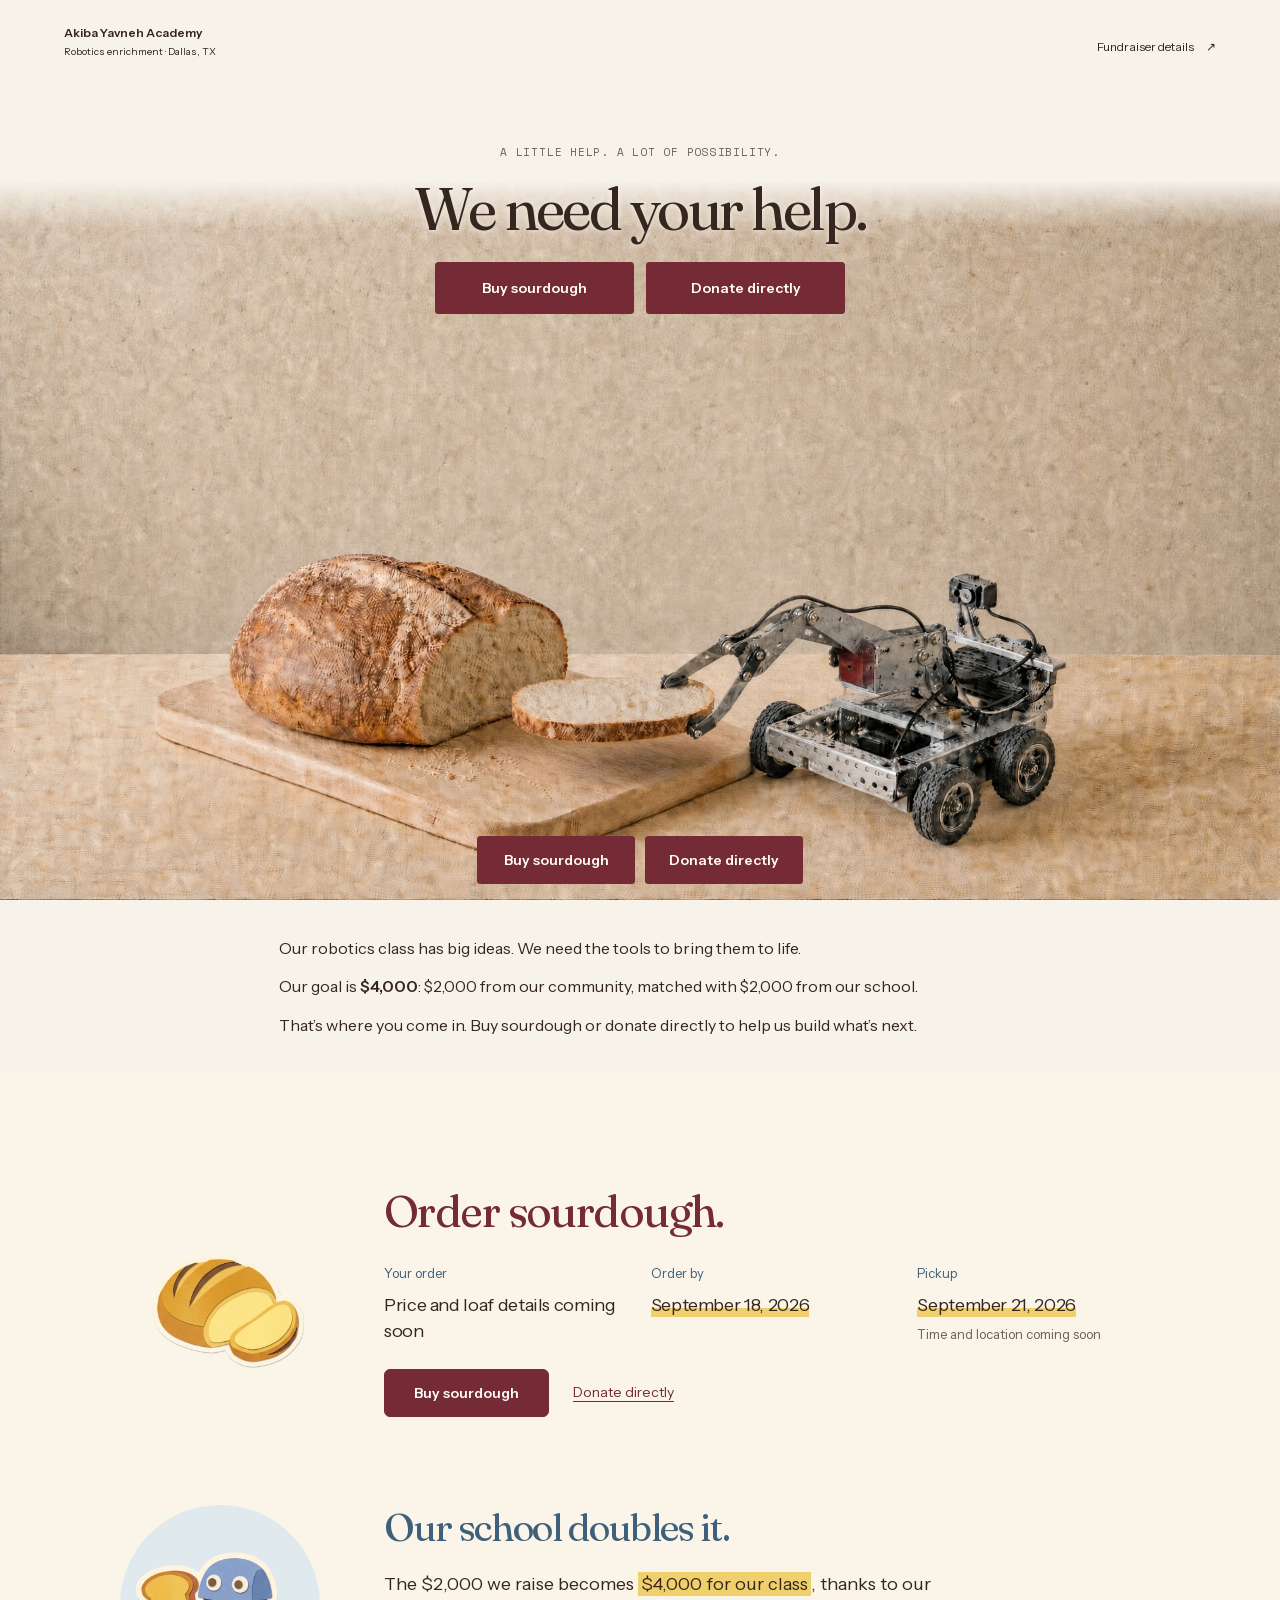
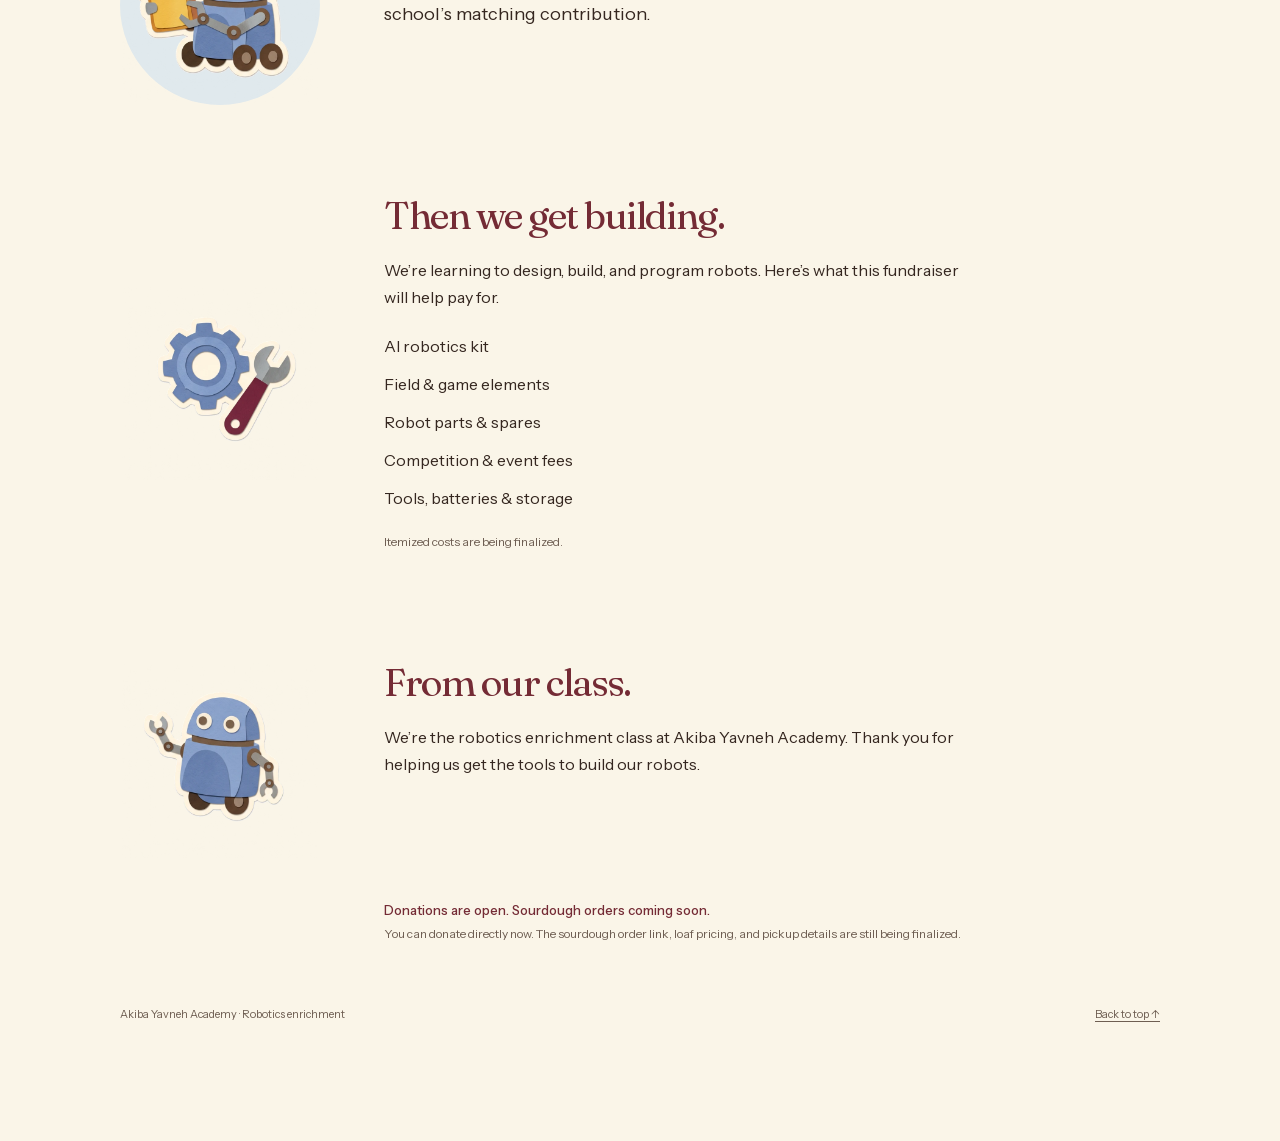
==== commit fd7e26fd: "Place support buttons beneath text throughout the scrolling story" ====
--- a/index.html
+++ b/index.html
@@ -21,7 +21,7 @@
     .wrap{width:min(100% - var(--gutter)*2,1160px);margin-inline:auto}.eyebrow{font:11px/1.5 SpaceMono,monospace;letter-spacing:.07em;text-transform:uppercase;color:var(--muted)}.skip{position:fixed;top:12px;left:12px;z-index:100;background:var(--paper);padding:10px 18px;transform:translateY(-180%)}.skip:focus{transform:none}
     .story{position:relative;isolation:isolate}.story.is-scroll{height:calc(var(--stage-height) + var(--story-run))}.story-stage{position:relative;height:var(--stage-height);min-height:480px;overflow:hidden;background:#e9ddc4}.is-scroll .story-stage{position:sticky;top:0}
     .story-header{position:absolute;top:max(25px,env(safe-area-inset-top));left:var(--gutter);right:var(--gutter);display:flex;align-items:start;justify-content:space-between;gap:20px;z-index:5}.wordmark{font-size:12px;line-height:1.4;text-decoration:none;font-weight:600}.wordmark span{display:block;font-size:10px;font-weight:400;margin-top:3px}.skip-story{font-size:12px;text-decoration:none;min-height:44px;display:flex;align-items:center;gap:12px}.skip-story:hover{text-decoration:underline}
-    .media-frame,.media-frame picture,.media-frame img,.media-frame video{position:absolute;inset:0;width:100%;height:100%}.media-frame img,.media-frame video{object-fit:cover;object-position:center bottom}.media-frame{pointer-events:none;height:calc(100% - var(--bar-height))}.start-picture{opacity:0}.is-scroll .start-picture{opacity:1}.end-picture{opacity:1}.media-frame video{opacity:0}.has-video video{opacity:1}.is-static video{opacity:0}.is-scroll.is-ending .start-picture{opacity:0}
+    .media-frame,.media-frame picture,.media-frame img,.media-frame video{position:absolute;inset:0;width:100%;height:100%}.media-frame img,.media-frame video{object-fit:cover;object-position:center bottom}.media-frame{pointer-events:none}.start-picture{opacity:0}.is-scroll .start-picture{opacity:1}.end-picture{opacity:1}.media-frame video{opacity:0}.has-video video{opacity:1}.is-static video{opacity:0}.is-scroll.is-ending .start-picture{opacity:0}
     /* Preserve the complete robot on tall phones, square, 4:3, and ultrawide screens. */
     @media(max-aspect-ratio:565/1000), (min-aspect-ratio:801/1000) and (max-aspect-ratio:3/2), (min-aspect-ratio:2/1){
       .story-stage{background:var(--paper)}
@@ -29,7 +29,7 @@
     }
     @media(max-aspect-ratio:565/1000){.media-frame{mask-image:linear-gradient(to bottom,transparent calc(100% - 176.8566vw),#000 calc(100% - 176.8566vw + 48px))}}
     @media(min-aspect-ratio:801/1000) and (max-aspect-ratio:3/2){.media-frame{mask-image:linear-gradient(to bottom,transparent calc(100% - 56.25vw),#000 calc(100% - 56.25vw + 48px))}}
-    @media(min-aspect-ratio:2/1){.media-frame{mask-image:linear-gradient(to right,transparent calc(50% - (var(--stage-height) - var(--bar-height))*.8889),#000 calc(50% - (var(--stage-height) - var(--bar-height))*.8889 + 48px),#000 calc(50% + (var(--stage-height) - var(--bar-height))*.8889 - 48px),transparent calc(50% + (var(--stage-height) - var(--bar-height))*.8889))}}
+    @media(min-aspect-ratio:2/1){.media-frame{mask-image:linear-gradient(to right,transparent calc(50% - var(--stage-height)*.8889),#000 calc(50% - var(--stage-height)*.8889 + 48px),#000 calc(50% + var(--stage-height)*.8889 - 48px),transparent calc(50% + var(--stage-height)*.8889))}}
     .is-final-frame .media-frame video{opacity:0}
     .story-beats{position:absolute;z-index:2;top:16%;left:var(--gutter);right:var(--gutter);text-align:center}.story-beat{display:none;margin-inline:auto;max-width:850px}.story-beat:first-child{display:block}.is-scroll .story-beat{display:block;position:absolute;top:0;left:0;right:0;opacity:0;visibility:hidden;pointer-events:none;will-change:opacity,transform}.is-scroll .story-beat.active{visibility:visible;pointer-events:auto}.story-beat h1,.story-beat h2{font-size:clamp(36px,4.7vw,72px)}.story-beat h2 span{display:block}.story-beat .eyebrow{margin-bottom:15px}.story-beat .actions{justify-content:center;margin-top:20px}.match-beat h2 span+span{margin-top:.12em}.story-beat .story-date{font-size:14px;margin-top:15px}
     .story-tools{position:absolute;z-index:4;bottom:calc(var(--bar-height) + 14px);left:var(--gutter);right:var(--gutter);display:flex;align-items:center;justify-content:space-between;gap:16px;font-size:11px}.story-progress{display:flex;align-items:center;gap:14px;white-space:nowrap;font-family:SpaceMono,monospace}.story-progress-line{width:72px;height:1px;background:rgba(53,39,32,.25)}.story-progress-line i{display:block;height:1px;background:var(--ink);transform-origin:left;transform:scaleX(var(--story-progress,0))}.preview-note{position:absolute;z-index:4;bottom:calc(var(--bar-height) + 62px);right:var(--gutter);font-size:10px;background:rgba(247,243,235,.9);padding:4px 9px;border-radius:3px}.story-transcript{padding:35px var(--gutter);background:var(--paper);max-width:850px;margin:auto}.story-transcript p+p{margin-top:12px}.story-transcript strong{font-weight:600}.is-scroll+.story-transcript{display:none}
@@ -91,10 +91,13 @@
     .details .support-info h2{font-size:13px;line-height:1.6;letter-spacing:0}.support-info{max-width:none;margin-left:264px;padding:0 0 28px}.site-footer{border:0;padding-top:24px}body:not(.in-story) .support-bar{border-top:0;box-shadow:0 -5px 24px rgba(53,39,32,.045)}
     @media(min-width:761px) and (max-width:1050px){.sale-section,.match-story,.funding-section,.class-section{grid-template-columns:160px minmax(0,1fr);column-gap:40px}.sticker,.match-art{width:160px;height:160px}.support-info{margin-left:200px}.sale-facts{gap:18px}.sale-facts dd{font-size:17px}}
     @media(max-width:760px){.details>.wrap{max-width:520px;padding-top:28px}.sale-section,.match-story,.funding-section,.class-section{grid-template-columns:minmax(0,1fr);gap:20px;padding:20px 0 36px;text-align:center}.sticker-loaf,.sticker-tools,.sticker-class,.match-art{grid-column:1;grid-row:1;align-self:start}.sticker,.match-art{width:124px;height:124px}.sale-section>h2,.sale-facts,.sale-actions,.match-copy,.funding-copy,.funding-costs,.class-section>h2,.class-note{grid-column:1;grid-row:auto}.details h2{font-size:32px}.sale-section h2{font-size:36px}.sale-facts{grid-template-columns:1fr;gap:20px;margin:3px 0}.sale-facts dd{font-size:20px}.sale-actions{justify-content:center;gap:16px 22px}.match-copy p{font-size:17px;margin-top:16px}.funding-copy>p{font-size:16px;margin-top:16px}.funding-costs{text-align:left}.budget-list{max-width:360px;margin:auto}.budget-note{text-align:center}.budget-row h3{font-size:15px}.class-note{font-size:16px}.class-art{grid-column:1}.support-info{text-align:center;margin-left:0;padding:0 0 28px}.site-footer{justify-content:center;text-align:center;gap:0 20px}}
-    /* Restore the final actions beneath the headline, sized to the available page. */
-    .story-beat .ending-actions{width:min(100%,clamp(320px,32vw,460px));margin:clamp(18px,2.5vh,28px) auto 0;gap:clamp(8px,1vw,14px);flex-wrap:nowrap}
-    .ending-actions .button{flex:1;min-width:0;min-height:clamp(46px,4vw,58px);padding:12px clamp(12px,1.5vw,24px);font-size:clamp(13px,1.1vw,16px)}
-    body.in-story:has(.story.is-scroll .story-beat:last-child.active) .support-bar{visibility:hidden;pointer-events:none}
+    /* Keep each scene’s actions with its headline, scaled to the available space. */
+    .story-beat .story-actions{width:min(100%,clamp(320px,32vw,460px));margin:clamp(18px,2.5vh,28px) auto 0;gap:clamp(8px,1vw,14px);flex-wrap:nowrap}
+    .story-actions .button{flex:1;min-width:0;min-height:clamp(46px,4vw,58px);padding:12px clamp(12px,1.5vw,24px);font-size:clamp(13px,1.1vw,16px)}
+    body.in-story .support-bar{visibility:hidden;pointer-events:none}
+    body.in-story .story-tools{bottom:max(16px,env(safe-area-inset-bottom))}
+    @media(min-width:761px){.is-detail .story-beat .story-actions{margin-left:0}}
+    @media(max-width:360px){.story-beat h1,.story-beat h2{font-size:30px}.story-beat .eyebrow{margin-bottom:10px}.story-beat .story-date{font-size:13px;margin-top:10px}.story-beat .story-actions{margin-top:14px}}
   </style>
 </head>
 <body>
@@ -114,12 +117,12 @@
         </svg>
         <div class="part-highlight" hidden aria-hidden="true"><svg class="part-outline"><path class="outline-halo" pathLength="1"></path><path class="outline-color" pathLength="1"></path></svg><svg class="part-leader"><path pathLength="1"></path><circle r="3.5"></circle></svg><div class="part-label"><strong></strong><span class="part-description"></span><span class="part-price"></span></div></div>
         <div class="story-beats">
-          <div class="story-beat active"><p class="eyebrow">A little help. A lot of possibility.</p><h1>We need your help.</h1></div>
-          <div class="story-beat" inert aria-hidden="true"><p class="eyebrow">Meet our robotics class</p><h2>Big ideas.<span>A classroom ready to build.</span></h2></div>
-          <div class="story-beat" inert aria-hidden="true"><p class="eyebrow">The next step</p><h2 class="tools-copy">Help us get the tools<span>to bring those ideas to life.</span></h2><h2 class="gripper-copy">Bring those ideas<span>to life.</span></h2></div>
-          <div class="story-beat match-beat" inert aria-hidden="true"><h2>Help us reach <span data-total-goal>$4,000</span>.</h2><p class="match-breakdown"><span><b data-community-goal>$2,000</b> from our community.</span><span>Matched by our school.</span></p></div>
-          <div class="story-beat" inert aria-hidden="true"><p class="eyebrow">One community. One shared goal.</p><h2>That’s where you come in.</h2></div>
-          <div class="story-beat" inert aria-hidden="true"><p class="eyebrow">Baked today. Built tomorrow.</p><h2>A sourdough bake sale.<span>For our next big build.</span></h2><p class="story-date" data-sale-date hidden></p><div class="actions ending-actions"><a class="button" data-payment="bread" href="#support-info">Buy sourdough</a><a class="button" data-payment="donate" href="#support-info">Donate directly</a></div></div>
+          <div class="story-beat active"><p class="eyebrow">A little help. A lot of possibility.</p><h1>We need your help.</h1><div class="actions story-actions"><a class="button" data-payment="bread" href="#support-info">Buy sourdough</a><a class="button" data-payment="donate" href="#support-info">Donate directly</a></div></div>
+          <div class="story-beat" inert aria-hidden="true"><p class="eyebrow">Meet our robotics class</p><h2>Big ideas.<span>A classroom ready to build.</span></h2><div class="actions story-actions"><a class="button" data-payment="bread" href="#support-info">Buy sourdough</a><a class="button" data-payment="donate" href="#support-info">Donate directly</a></div></div>
+          <div class="story-beat" inert aria-hidden="true"><p class="eyebrow">The next step</p><h2 class="tools-copy">Help us get the tools<span>to bring those ideas to life.</span></h2><h2 class="gripper-copy">Bring those ideas<span>to life.</span></h2><div class="actions story-actions"><a class="button" data-payment="bread" href="#support-info">Buy sourdough</a><a class="button" data-payment="donate" href="#support-info">Donate directly</a></div></div>
+          <div class="story-beat match-beat" inert aria-hidden="true"><h2>Help us reach <span data-total-goal>$4,000</span>.</h2><p class="match-breakdown"><span><b data-community-goal>$2,000</b> from our community.</span><span>Matched by our school.</span></p><div class="actions story-actions"><a class="button" data-payment="bread" href="#support-info">Buy sourdough</a><a class="button" data-payment="donate" href="#support-info">Donate directly</a></div></div>
+          <div class="story-beat" inert aria-hidden="true"><p class="eyebrow">One community. One shared goal.</p><h2>That’s where you come in.</h2><div class="actions story-actions"><a class="button" data-payment="bread" href="#support-info">Buy sourdough</a><a class="button" data-payment="donate" href="#support-info">Donate directly</a></div></div>
+          <div class="story-beat" inert aria-hidden="true"><p class="eyebrow">Baked today. Built tomorrow.</p><h2>A sourdough bake sale.<span>For our next big build.</span></h2><p class="story-date" data-sale-date hidden></p><div class="actions story-actions ending-actions"><a class="button" data-payment="bread" href="#support-info">Buy sourdough</a><a class="button" data-payment="donate" href="#support-info">Donate directly</a></div></div>
         </div>
         <p class="preview-note" id="media-preview-note" hidden>Still preview · motion in production</p>
         <div class="story-tools"><span class="story-progress"><span id="scroll-label">Scroll to discover</span><span class="story-progress-line" aria-hidden="true"><i></i></span><span id="chapter-count" aria-hidden="true">01 / 06</span></span></div>
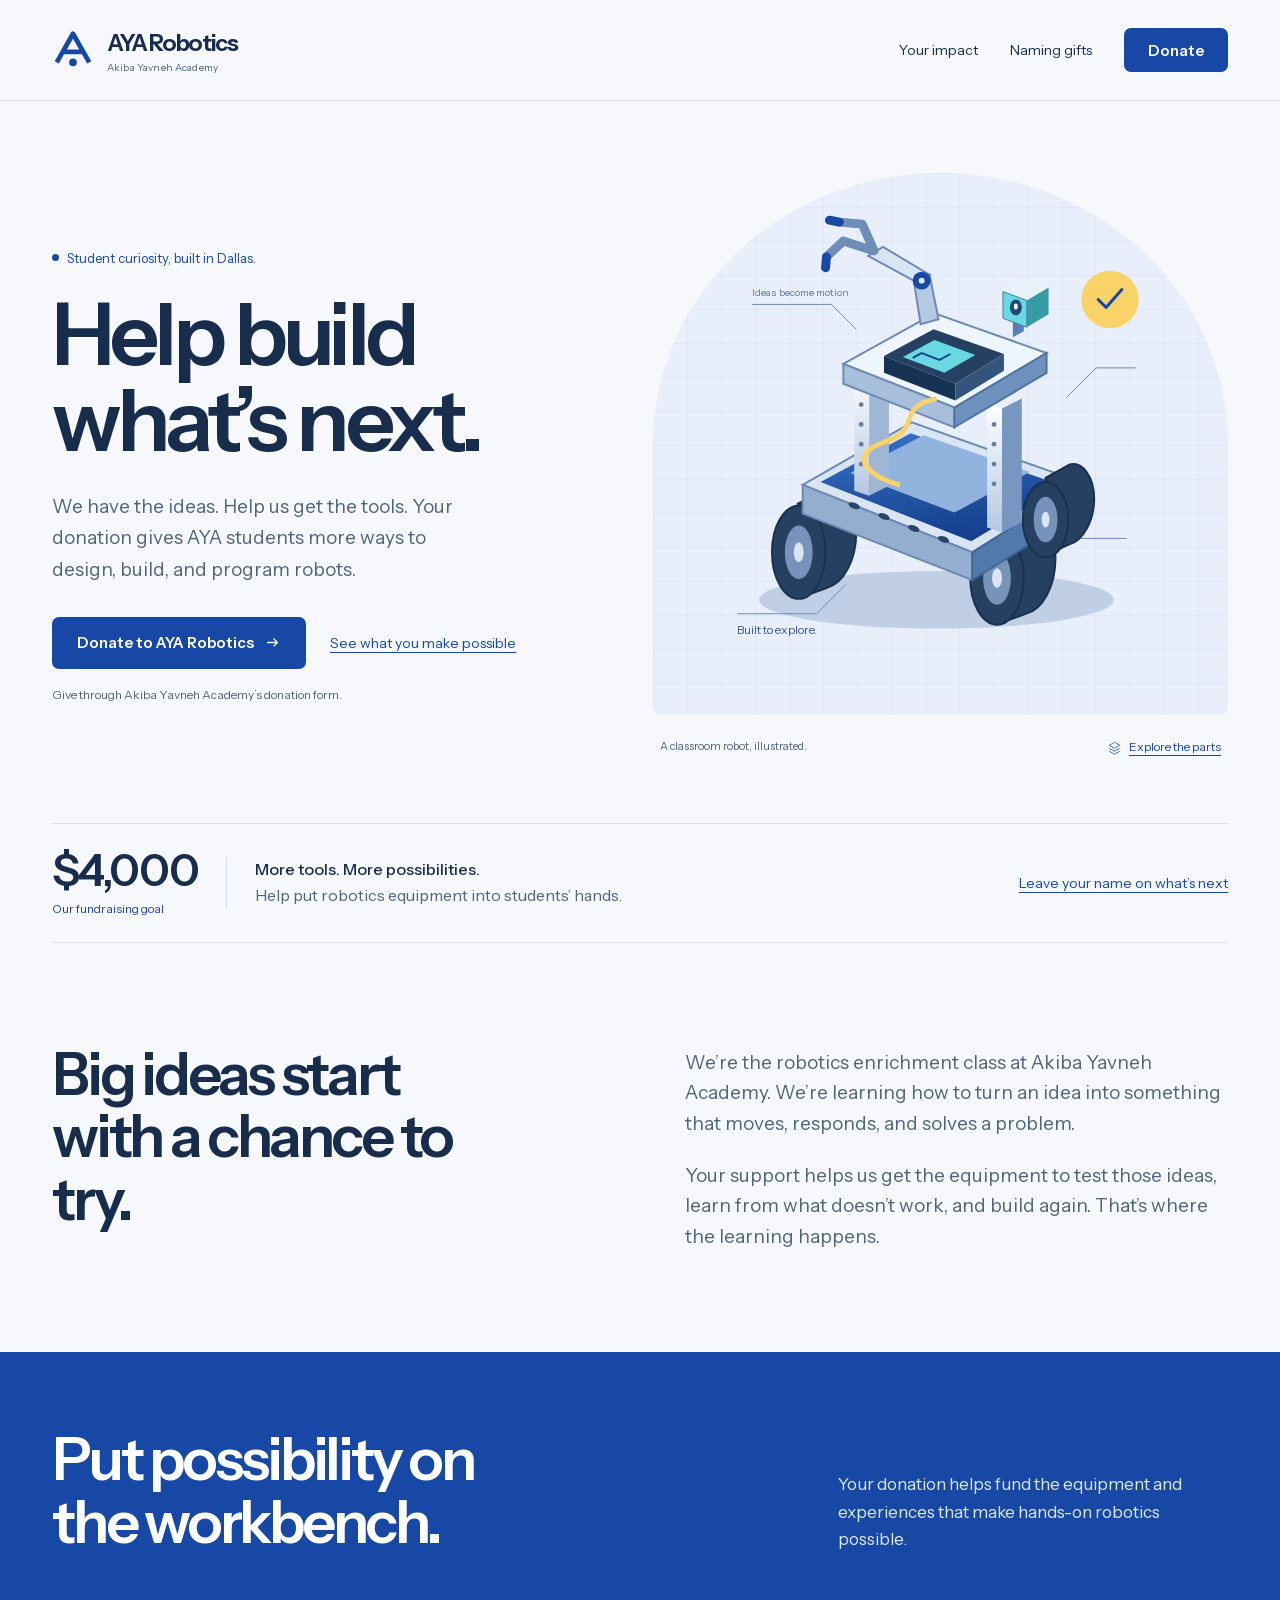
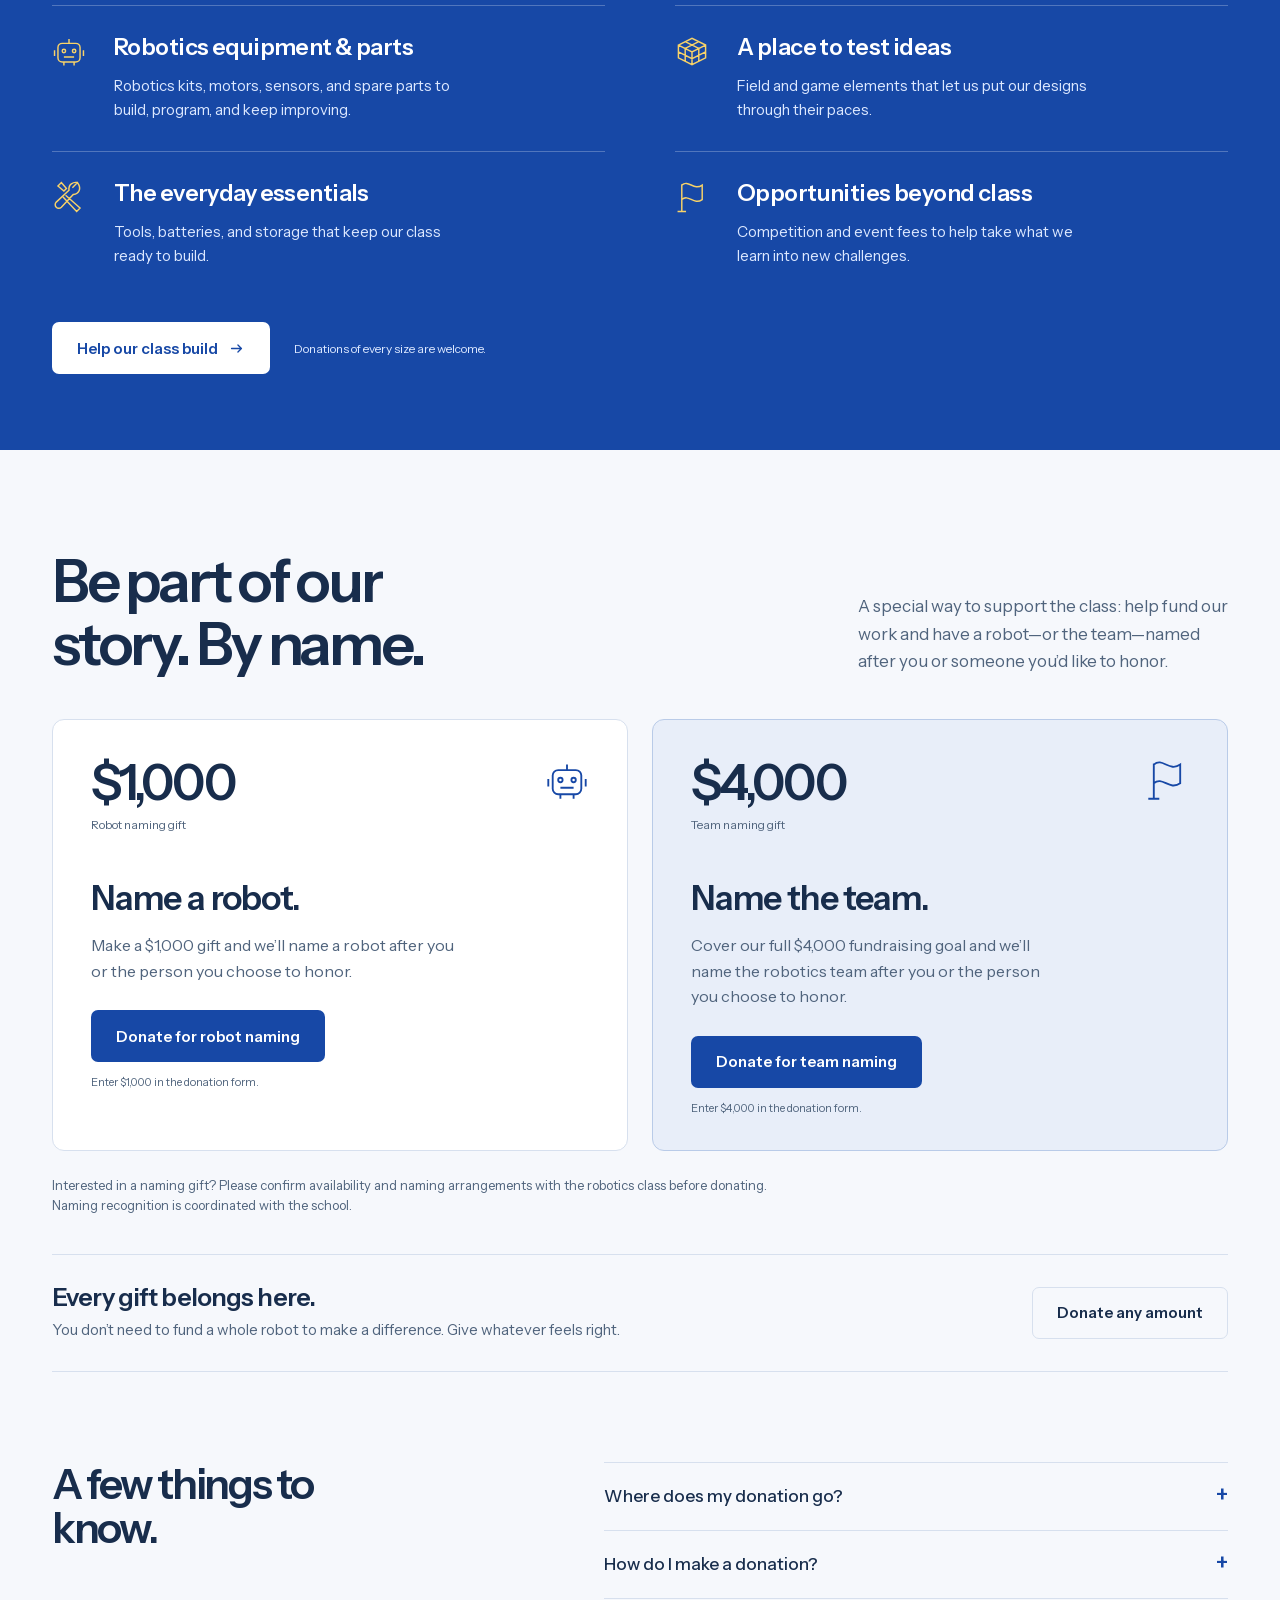
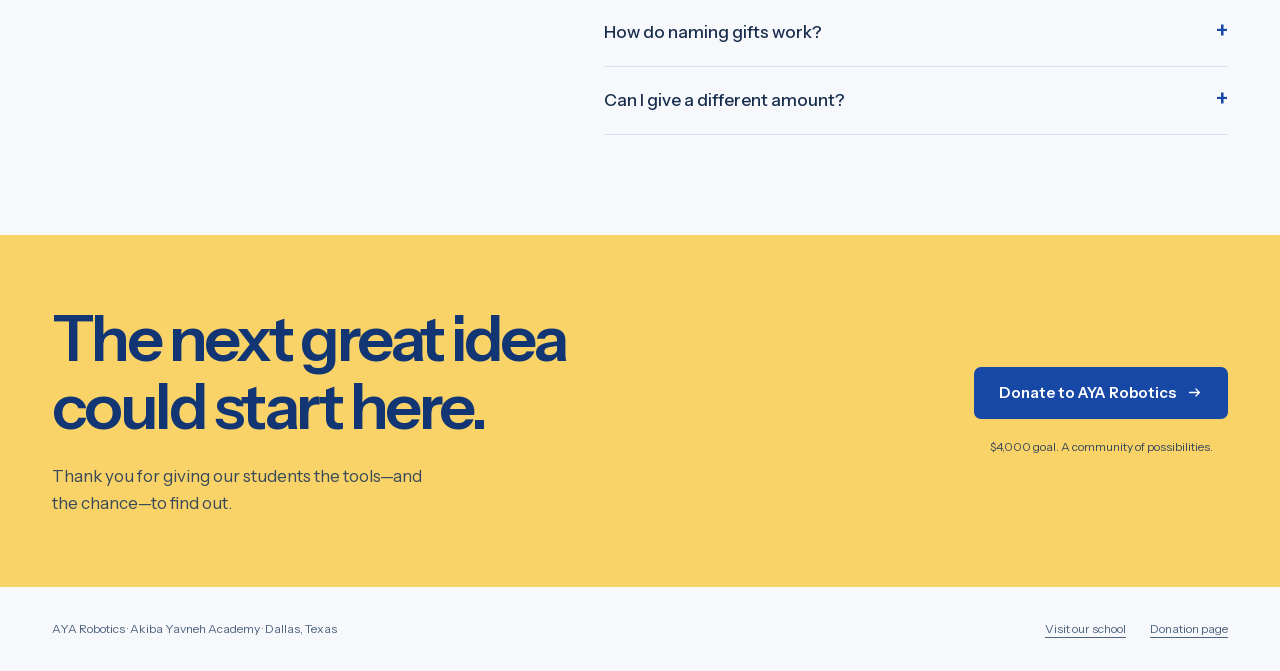
==== commit bc9e2fc9: "Replace bake sale with robotics donation campaign and new hero" ====
--- a/index.html
+++ b/index.html
@@ -3,524 +3,121 @@
 <head>
   <meta charset="utf-8">
   <meta name="viewport" content="width=device-width, initial-scale=1">
-  <meta name="theme-color" content="#f7f3eb">
-  <meta name="description" content="Buy sourdough or donate to help Akiba Yavneh Academy students build robots. A $2,000 community goal, matched by our school.">
-  <meta name="robots" content="noindex, nofollow">
-  <title>We need your help. — AYA Robotics</title>
-  <link rel="icon" href="data:,">
-  <link rel="preload" href="assets/fonts/fraunces-latin.woff2" as="font" type="font/woff2" crossorigin>
+  <meta name="theme-color" content="#1748a6">
+  <title>AYA Robotics — Help build what’s next.</title>
+  <meta name="description" content="Help Akiba Yavneh Academy’s robotics class raise $4,000 for equipment and hands-on learning. Donate any amount, name a robot with a $1,000 gift, or name the team with a $4,000 gift.">
+  <meta property="og:title" content="AYA Robotics — Help build what’s next.">
+  <meta property="og:description" content="Curious minds. Real possibilities. Help our robotics class reach its $4,000 fundraising goal.">
+  <meta property="og:type" content="website">
+  <meta property="og:url" content="https://ayarobotics.ai/">
+  <link rel="canonical" href="https://ayarobotics.ai/">
+  <link rel="icon" href="data:image/svg+xml,%3Csvg xmlns='http://www.w3.org/2000/svg' viewBox='0 0 64 64'%3E%3Crect width='64' height='64' rx='16' fill='%231748a6'/%3E%3Cpath d='M16 44 32 15 48 44M22 35h20' fill='none' stroke='white' stroke-width='6'/%3E%3C/svg%3E">
   <link rel="preload" href="assets/fonts/instrument-sans-latin.woff2" as="font" type="font/woff2" crossorigin>
   <style>
-    @font-face{font-family:Fraunces;src:url('assets/fonts/fraunces-latin.woff2') format('woff2');font-weight:400 500;font-display:swap}
-    @font-face{font-family:Instrument;src:url('assets/fonts/instrument-sans-latin.woff2') format('woff2');font-weight:400 600;font-display:swap}
-    @font-face{font-family:SpaceMono;src:url('assets/fonts/space-mono-latin.woff2') format('woff2');font-weight:400;font-display:swap}
-
-    :root{--paper:#f7f3eb;--ink:#352720;--muted:#6e5e52;--wine:#742b35;--wine-dark:#57202a;--line:#d9d0c3;--warm:#eee5d6;--white:#fffdf8;--gutter:clamp(22px,5vw,80px);--bar-height:80px;--stage-height:100svh;--story-run:0px}
-    *{box-sizing:border-box}html{scroll-padding-top:0}body{margin:0;background:var(--paper);color:var(--ink);font:16px/1.65 Instrument,Arial,sans-serif;-webkit-font-smoothing:antialiased}
-    [hidden]{display:none!important}a{color:inherit;text-underline-offset:.25em}a,button{-webkit-tap-highlight-color:transparent}button{font:inherit;color:inherit;cursor:pointer}a:focus-visible,button:focus-visible,summary:focus-visible{outline:3px solid var(--wine);outline-offset:5px}h1,h2,h3,p,figure{margin:0}h1,h2{font-family:Fraunces,Georgia,serif;font-weight:400;line-height:1.07;letter-spacing:-.045em;text-wrap:balance}img{display:block;max-width:100%;height:auto}button{border:0}
-    .wrap{width:min(100% - var(--gutter)*2,1160px);margin-inline:auto}.eyebrow{font:11px/1.5 SpaceMono,monospace;letter-spacing:.07em;text-transform:uppercase;color:var(--muted)}.skip{position:fixed;top:12px;left:12px;z-index:100;background:var(--paper);padding:10px 18px;transform:translateY(-180%)}.skip:focus{transform:none}
-    .story{position:relative;isolation:isolate}.story.is-scroll{height:calc(var(--stage-height) + var(--story-run))}.story-stage{position:relative;height:var(--stage-height);min-height:480px;overflow:hidden;background:#e9ddc4}.is-scroll .story-stage{position:sticky;top:0}
-    .story-header{position:absolute;top:max(25px,env(safe-area-inset-top));left:var(--gutter);right:var(--gutter);display:flex;align-items:start;justify-content:space-between;gap:20px;z-index:5}.wordmark{font-size:12px;line-height:1.4;text-decoration:none;font-weight:600}.wordmark span{display:block;font-size:10px;font-weight:400;margin-top:3px}.skip-story{font-size:12px;text-decoration:none;min-height:44px;display:flex;align-items:center;gap:12px}.skip-story:hover{text-decoration:underline}
-    .media-frame,.media-frame picture,.media-frame img,.media-frame video{position:absolute;inset:0;width:100%;height:100%}.media-frame img,.media-frame video{object-fit:cover;object-position:center bottom}.media-frame{pointer-events:none}.start-picture{opacity:0}.is-scroll .start-picture{opacity:1}.end-picture{opacity:1}.media-frame video{opacity:0}.has-video video{opacity:1}.is-static video{opacity:0}.is-scroll.is-ending .start-picture{opacity:0}
-    /* Preserve the complete robot on tall phones, square, 4:3, and ultrawide screens. */
-    @media(max-aspect-ratio:565/1000), (min-aspect-ratio:801/1000) and (max-aspect-ratio:3/2), (min-aspect-ratio:2/1){
-      .story-stage{background:var(--paper)}
-      .media-frame img,.media-frame video{object-fit:contain}
-    }
-    @media(max-aspect-ratio:565/1000){.media-frame{mask-image:linear-gradient(to bottom,transparent calc(100% - 176.8566vw),#000 calc(100% - 176.8566vw + 48px))}}
-    @media(min-aspect-ratio:801/1000) and (max-aspect-ratio:3/2){.media-frame{mask-image:linear-gradient(to bottom,transparent calc(100% - 56.25vw),#000 calc(100% - 56.25vw + 48px))}}
-    @media(min-aspect-ratio:2/1){.media-frame{mask-image:linear-gradient(to right,transparent calc(50% - var(--stage-height)*.8889),#000 calc(50% - var(--stage-height)*.8889 + 48px),#000 calc(50% + var(--stage-height)*.8889 - 48px),transparent calc(50% + var(--stage-height)*.8889))}}
-    .is-final-frame .media-frame video{opacity:0}
-    .story-beats{position:absolute;z-index:2;top:16%;left:var(--gutter);right:var(--gutter);text-align:center}.story-beat{display:none;margin-inline:auto;max-width:850px}.story-beat:first-child{display:block}.is-scroll .story-beat{display:block;position:absolute;top:0;left:0;right:0;opacity:0;visibility:hidden;pointer-events:none;will-change:opacity,transform}.is-scroll .story-beat.active{visibility:visible;pointer-events:auto}.story-beat h1,.story-beat h2{font-size:clamp(36px,4.7vw,72px)}.story-beat h2 span{display:block}.story-beat .eyebrow{margin-bottom:15px}.story-beat .actions{justify-content:center;margin-top:20px}.match-beat h2 span+span{margin-top:.12em}.story-beat .story-date{font-size:14px;margin-top:15px}
-    .story-tools{position:absolute;z-index:4;bottom:calc(var(--bar-height) + 14px);left:var(--gutter);right:var(--gutter);display:flex;align-items:center;justify-content:space-between;gap:16px;font-size:11px}.story-progress{display:flex;align-items:center;gap:14px;white-space:nowrap;font-family:SpaceMono,monospace}.story-progress-line{width:72px;height:1px;background:rgba(53,39,32,.25)}.story-progress-line i{display:block;height:1px;background:var(--ink);transform-origin:left;transform:scaleX(var(--story-progress,0))}.preview-note{position:absolute;z-index:4;bottom:calc(var(--bar-height) + 62px);right:var(--gutter);font-size:10px;background:rgba(247,243,235,.9);padding:4px 9px;border-radius:3px}.story-transcript{padding:35px var(--gutter);background:var(--paper);max-width:850px;margin:auto}.story-transcript p+p{margin-top:12px}.story-transcript strong{font-weight:600}.is-scroll+.story-transcript{display:none}
-    .actions{display:flex;flex-wrap:wrap;gap:10px;margin-top:24px}.button{display:inline-flex;align-items:center;justify-content:center;min-height:48px;padding:12px 22px;border:1px solid var(--wine);border-radius:3px;background:var(--wine);color:var(--white);font-size:14px;font-weight:600;text-decoration:none;line-height:1.3;text-align:center}.button:hover{background:var(--wine-dark);border-color:var(--wine-dark)}.deadline{font-size:12px;color:var(--muted);margin-top:12px}.section-heading{font-size:clamp(35px,4vw,54px)}
-    .details{position:relative;background:var(--paper);z-index:1}.details>.wrap{max-width:1040px}.details h2{font-size:clamp(28px,2.7vw,38px);line-height:1.15;letter-spacing:-.035em}
-    .sale-section{padding:76px 0 56px}.sale-section h2{font-size:clamp(40px,4.2vw,60px)}.sale-facts{display:grid;grid-template-columns:1.15fr 1fr 1.2fr;gap:40px;margin:32px 0 28px}.sale-facts dt{font-size:12px;color:var(--muted);margin-bottom:8px}.sale-facts dd{margin:0;font-size:21px;line-height:1.45;letter-spacing:-.02em}.pickup-logistics{display:block;font-size:13px;line-height:1.5;color:var(--muted);letter-spacing:0;margin-top:7px}.sale-actions{display:flex;align-items:center;flex-wrap:wrap;gap:24px}.sale-actions .button{min-width:165px}.donation-link{display:inline-flex;align-items:center;min-height:44px;color:var(--wine);font-size:14px}
-    .funding-section{display:grid;grid-template-columns:1fr 1.2fr;gap:70px;border-top:1px solid var(--line);padding:48px 0}.funding-copy>p{font-size:15px;line-height:1.7;margin-top:17px;max-width:360px}.budget-list{list-style:none;margin:0;padding:0}.budget-row{display:grid;grid-template-columns:1fr auto;align-items:baseline;gap:24px;padding:12px 0;border-bottom:1px solid var(--line)}.budget-row:first-child{padding-top:3px}.budget-row h3{font:400 15px/1.5 Instrument,Arial,sans-serif}.budget-price{font:12px/1.5 SpaceMono,monospace;white-space:nowrap}.budget-note{font-size:12px;color:var(--muted);margin-top:12px}.progress-block{margin-top:20px;max-width:400px}.progress-block label{display:flex;justify-content:space-between;gap:12px;font-size:12px}.progress-block progress{width:100%;height:5px;accent-color:var(--wine)}
-    .class-section{border-top:1px solid var(--line);padding:38px 0}.class-note{font-size:15px;max-width:600px;margin-top:14px}.class-art{position:relative;margin-top:28px;overflow:hidden}.class-art #class-photo{width:100%;height:auto;max-height:640px;object-fit:contain}.class-art .illustration{position:absolute;inset:0;width:100%;height:calc(100% - 28px);object-fit:contain;transition:opacity 1.2s ease}.class-art.revealed .illustration{opacity:0}.class-art figcaption{font-size:11px;color:var(--muted);margin-top:8px;min-height:20px}
-    .support-info{max-width:650px;font-size:12px;line-height:1.6;color:var(--muted);padding:0 0 26px}.support-info h2{font:500 12px/1.6 Instrument,Arial,sans-serif;letter-spacing:0;margin-bottom:3px}.site-footer{display:flex;justify-content:space-between;align-items:baseline;gap:24px;flex-wrap:wrap;font-size:11px;color:var(--muted);padding:22px 0 calc(var(--bar-height) + 28px);border-top:1px solid var(--line)}.site-footer a{padding:10px 0;white-space:nowrap}
-    .support-bar{position:fixed;z-index:30;bottom:0;left:0;right:0;display:flex;align-items:center;justify-content:center;gap:20px;padding:16px var(--gutter) max(16px,env(safe-area-inset-bottom));background:var(--paper);border:0}.support-bar>div{pointer-events:auto}.support-bar .actions{margin:0;flex-wrap:nowrap}.support-bar .button{min-width:158px}.support-bar .deadline{display:none}
-    dialog{border:1px solid var(--line);border-radius:5px;background:var(--paper);color:var(--ink);padding:30px;max-width:440px;width:calc(100% - 36px)}dialog::backdrop{background:rgba(40,30,24,.45)}dialog h2{font-size:30px}dialog p{font-size:15px;margin-top:16px}dialog form{margin-top:24px}
-    @media(max-width:760px){:root{--gutter:23px}.story-header{top:max(20px,env(safe-area-inset-top));gap:15px}.wordmark{font-size:11px;max-width:150px}.wordmark span{font-size:9px}.skip-story{font-size:10px;gap:5px}.story-beats{top:17%;left:22px;right:22px}.story-beat h1,.story-beat h2{font-size:clamp(34px,8.8vw,54px)}.story-beat .eyebrow{font-size:9px;margin-bottom:15px}.story-beat .actions{gap:8px;margin-top:16px}.story-beat .button{font-size:12px;padding:10px 12px;min-height:44px}.story-tools{bottom:calc(var(--bar-height) + 8px);gap:8px}.story-progress{font-size:9px;gap:8px}.story-progress-line{width:34px}.preview-note{bottom:calc(var(--bar-height) + 53px);font-size:9px}.support-bar{padding-inline:18px;gap:0}.support-bar>div:last-child{width:100%}.support-bar .button{flex:1;min-width:0;padding-inline:12px;font-size:13px}.story-transcript{font-size:15px}}
-    @media(max-height:650px) and (min-width:761px){.story-beats{top:15%}.story-beat h1,.story-beat h2{font-size:clamp(32px,4vw,50px)}.story-beat .eyebrow{margin-bottom:9px}.story-beat .actions{margin-top:10px}.story-beat .button{min-height:44px;padding:8px 16px}.story-header{top:15px}}
-    .story.measuring-story .story-beat{display:block;position:absolute;visibility:hidden}.match-beat b{font-weight:400}
-    @media(prefers-reduced-motion:reduce){*,*::before,*::after{scroll-behavior:auto!important;transition:none!important}.class-art .illustration{opacity:0}.story-stage{position:relative!important}.start-picture{opacity:0!important}}
-    .story.is-readable .story-stage{height:auto;min-height:var(--stage-height);padding-bottom:calc(var(--bar-height) + 95px)}.is-readable .story-beats{position:relative;top:auto;left:auto;right:auto;padding:120px var(--gutter) 45vh;background:linear-gradient(var(--paper),rgba(247,243,235,.88) 55%,transparent)}.is-readable .story-beat h1{font-size:clamp(36px,8vw,72px)}
-    .media-frame .detail-image{opacity:0}.media-frame .detail-image.active{opacity:1}
-    .is-detail .story-beats{text-align:left;right:auto;width:min(42%,570px);top:13%}.is-detail .story-beat h2{font-size:clamp(32px,3.8vw,54px)}
-    .story-beat h1,.story-beat h2,.story-beat>.eyebrow,.story-date{text-shadow:0 1px 6px rgba(247,243,235,.88),0 0 18px rgba(247,243,235,.55)}
-    .is-detail .story-beat{margin-left:0}
-    .part-highlight{position:absolute;inset:0;z-index:3;pointer-events:none;overflow:hidden}.part-outline{position:absolute;overflow:visible}.part-outline path{fill:none;stroke-linejoin:round;stroke-linecap:round;vector-effect:non-scaling-stroke}.outline-color{stroke:var(--wine);stroke-width:2.4}.outline-halo{stroke:var(--paper);stroke-width:5.5;opacity:.85}.part-leader{position:absolute;inset:0;width:100%;height:100%}.part-leader path{fill:none;stroke:var(--wine);stroke-width:1.5;stroke-linejoin:round}.part-leader circle{fill:var(--wine);stroke:var(--paper);stroke-width:1.5}
-    .part-label{position:absolute;padding:10px 14px 12px;background:rgba(247,243,235,.97);border-left:3px solid var(--wine);width:max-content;max-width:250px}.part-label strong{display:block;font:400 28px/1.12 Fraunces,Georgia,serif;letter-spacing:-.025em}.part-label span{display:block;font-size:15px;line-height:1.4;margin-top:5px}
-
-
-    @media(max-width:760px){.is-detail .story-beats{top:16%;left:22px;right:22px;width:auto;text-align:center}.is-detail .story-beat{margin-left:auto;max-width:440px}.is-detail .story-beat h2{font-size:clamp(29px,7.7vw,45px)}.part-label{padding:8px 10px 10px;max-width:195px}.part-label strong{font-size:24px}.part-label span{font-size:12px}.outline-color{stroke-width:2}.outline-halo{stroke-width:4.5}}
-    @media(max-width:360px){.story-progress{font-size:8px;gap:8px}.story-progress-line{display:none}}
-    .ivory-wash{position:absolute;inset:0;width:100%;height:100%;z-index:1;pointer-events:none;opacity:0}.focus-shade{opacity:.18}.is-funding .focus-shade{opacity:.10}
-    .part-label{padding:0;background:none;border:0;max-width:240px}.part-label .part-price{font:400 29px/1.15 Fraunces,Georgia,serif;margin-top:10px}
-    .outline-color{stroke-width:4}.outline-halo{stroke-width:8;opacity:.95}.part-leader path{stroke-width:2}
-    .gripper-copy{display:none}.is-gripper .tools-copy{display:none}.is-gripper .gripper-copy{display:block}
-    .is-funding .story-beats{left:var(--gutter);right:var(--gutter);width:auto;text-align:center}.is-funding .story-beat{margin-inline:auto}.match-breakdown{font-size:clamp(17px,1.45vw,21px);line-height:1.5;margin-top:18px}.match-breakdown span{display:block}
-    @media(max-width:760px){.part-label{max-width:195px}.part-label .part-price{font-size:26px;margin-top:8px}.outline-color{stroke-width:3}.outline-halo{stroke-width:6.5}.match-breakdown{font-size:18px;margin-top:20px}}
-    @media(max-height:650px){.match-breakdown{font-size:17px;margin-top:12px}}
-
-    @media(max-width:760px){.story-beats{top:max(17%,128px)}.is-detail .story-beats{top:max(16%,128px)}}
-    @media(max-width:760px) and (max-height:650px){.is-detail .story-beat>.eyebrow{display:none}.is-detail .story-beat h2{font-size:27px}}
-    .part-label,.match-breakdown{isolation:isolate}.match-breakdown{position:relative}
-    .part-label::before,.match-breakdown::before{content:"";position:absolute;inset:-24px -38px;z-index:-1;pointer-events:none;background:radial-gradient(ellipse,rgba(247,243,235,.96) 15%,rgba(247,243,235,.72) 42%,rgba(247,243,235,0) 72%)}
-    .match-breakdown::before{inset:-25px -10px;background:radial-gradient(ellipse,rgba(247,243,235,.90) 15%,rgba(247,243,235,.62) 42%,rgba(247,243,235,0) 72%)}
-    .is-gripper .story-beats,.is-funding .story-beats{left:48%;right:var(--gutter);width:auto;top:max(10%,108px);text-align:left}
-    .is-gripper .story-beat>.eyebrow{display:none}.story-beat.match-beat h2{font-size:clamp(32px,3.8vw,54px);line-height:1.07;letter-spacing:-.045em}.match-beat h2 [data-total-goal]{display:inline;white-space:nowrap}
-    @media(max-width:760px){.is-gripper .story-beats,.is-funding .story-beats{left:22px;right:22px;top:max(15%,124px);width:auto;text-align:left}.story-beat.match-beat h2{font-size:clamp(29px,7.7vw,45px)}.match-breakdown{font-size:17px;margin-top:14px}}
-    @media(max-width:760px) and (max-height:650px){.story-beat.match-beat h2{font-size:27px}.match-breakdown{font-size:15px;margin-top:12px}}
-    @media(max-width:760px){.sale-section{padding:46px 0 36px}.sale-facts{grid-template-columns:1fr;gap:21px;margin:25px 0}.sale-facts dt{margin-bottom:3px}.sale-facts dd{font-size:21px}.pickup-logistics{margin-top:4px}.sale-actions{gap:22px}.funding-section{grid-template-columns:1fr;gap:24px;padding:34px 0}.funding-copy>p{max-width:540px;margin-top:13px}.class-section{padding:32px 0}.budget-row{gap:16px}.budget-row h3{font-size:14px}.budget-price{font-size:11px}.site-footer{gap:5px 22px;padding-top:16px}.support-info{padding-bottom:20px}}
-    @media(max-width:360px){.sale-section h2{font-size:36px}.sale-actions{gap:16px}.sale-actions .button{min-width:150px}}
-    /* A shared illustration column and reading column organize the lower story. */
-    .details{--butter:#f0cf6d;--blue:#3f607b;--pale-blue:#e0e9ed;background:#faf5e8}.details>.wrap{max-width:1040px;padding-top:76px}.details h2{color:var(--wine);font-size:clamp(30px,3vw,42px)}
-    .sale-section,.match-story,.funding-section,.class-section{display:grid;grid-template-columns:200px minmax(0,1fr);column-gap:64px;row-gap:20px;align-items:start;margin:0;padding:36px 0 52px;border:0}
-    .sale-section>h2,.sale-facts,.sale-actions,.match-copy,.funding-copy,.funding-costs,.class-section>h2,.class-note{grid-column:2;min-width:0}
-    .sale-section>h2,.funding-copy,.class-section>h2{grid-row:1}.sale-facts,.funding-costs,.class-note{grid-row:2}.sale-actions{grid-row:3}
-    .sticker{display:block;object-fit:contain;pointer-events:none;user-select:none;width:200px;height:200px}
-    .sticker-loaf,.sticker-tools,.sticker-class,.match-art{grid-column:1;grid-row:1 / span 3;align-self:center;justify-self:center}
-    .match-art{width:200px;height:200px;background:var(--pale-blue);border-radius:50%}.sticker-carrier{width:200px;height:200px}
-    .sale-section h2{font-size:clamp(36px,3.5vw,48px)}.sale-facts{grid-template-columns:repeat(3,minmax(0,1fr));gap:24px;margin:6px 0 4px}.sale-facts dt{color:var(--blue);font-size:13px}.sale-facts dd{font-size:18px}.pickup-logistics{font-size:13px}
-    .sale-facts [data-order-deadline],.sale-facts [data-pickup]{display:inline;box-decoration-break:clone;-webkit-box-decoration-break:clone;background:linear-gradient(transparent 58%,var(--butter) 58%,var(--butter) 96%,transparent 96%);padding-bottom:2px}.sale-actions .button{border-radius:6px}
-    .match-copy h2{color:var(--blue)}.match-copy p{font-size:18px;line-height:1.7;max-width:580px;margin-top:20px}.match-copy mark{color:inherit;background:var(--butter);padding:1px 3px;box-decoration-break:clone;-webkit-box-decoration-break:clone}
-    .funding-copy>p{font-size:16px;max-width:580px;margin-top:20px}.budget-list{max-width:580px}.budget-row{border:0;padding:7px 0}.budget-row h3{font-size:16px}.budget-price{color:var(--blue);font-size:13px}.budget-note{margin-top:15px}
-    .class-note{font-size:16px;max-width:580px;margin:0}.class-art{grid-column:1 / -1;margin:8px 0 0}.class-section{padding-bottom:40px}
-    .details .support-info h2{font-size:13px;line-height:1.6;letter-spacing:0}.support-info{max-width:none;margin-left:264px;padding:0 0 28px}.site-footer{border:0;padding-top:24px}body:not(.in-story) .support-bar{border-top:0;box-shadow:0 -5px 24px rgba(53,39,32,.045)}
-    @media(min-width:761px) and (max-width:1050px){.sale-section,.match-story,.funding-section,.class-section{grid-template-columns:160px minmax(0,1fr);column-gap:40px}.sticker,.match-art{width:160px;height:160px}.support-info{margin-left:200px}.sale-facts{gap:18px}.sale-facts dd{font-size:17px}}
-    @media(max-width:760px){.details>.wrap{max-width:520px;padding-top:28px}.sale-section,.match-story,.funding-section,.class-section{grid-template-columns:minmax(0,1fr);gap:20px;padding:20px 0 36px;text-align:center}.sticker-loaf,.sticker-tools,.sticker-class,.match-art{grid-column:1;grid-row:1;align-self:start}.sticker,.match-art{width:124px;height:124px}.sale-section>h2,.sale-facts,.sale-actions,.match-copy,.funding-copy,.funding-costs,.class-section>h2,.class-note{grid-column:1;grid-row:auto}.details h2{font-size:32px}.sale-section h2{font-size:36px}.sale-facts{grid-template-columns:1fr;gap:20px;margin:3px 0}.sale-facts dd{font-size:20px}.sale-actions{justify-content:center;gap:16px 22px}.match-copy p{font-size:17px;margin-top:16px}.funding-copy>p{font-size:16px;margin-top:16px}.funding-costs{text-align:left}.budget-list{max-width:360px;margin:auto}.budget-note{text-align:center}.budget-row h3{font-size:15px}.class-note{font-size:16px}.class-art{grid-column:1}.support-info{text-align:center;margin-left:0;padding:0 0 28px}.site-footer{justify-content:center;text-align:center;gap:0 20px}}
-    /* Keep each scene’s actions with its headline, scaled to the available space. */
-    .story-beat .story-actions{width:min(100%,clamp(320px,32vw,460px));margin:clamp(18px,2.5vh,28px) auto 0;gap:clamp(8px,1vw,14px);flex-wrap:nowrap}
-    .story-actions .button{flex:1;min-width:0;min-height:clamp(46px,4vw,58px);padding:12px clamp(12px,1.5vw,24px);font-size:clamp(13px,1.1vw,16px)}
-    body.in-story .support-bar{visibility:hidden;pointer-events:none}
-    body.in-story .story-tools{bottom:max(16px,env(safe-area-inset-bottom))}
-    @media(min-width:761px){.is-detail .story-beat .story-actions{margin-left:0}}
-    @media(max-width:360px){.story-beat h1,.story-beat h2{font-size:30px}.story-beat .eyebrow{margin-bottom:10px}.story-beat .story-date{font-size:13px;margin-top:10px}.story-beat .story-actions{margin-top:14px}}
+    @font-face{font-family:Instrument;src:url('assets/fonts/instrument-sans-latin.woff2') format('woff2');font-weight:400 700;font-style:normal;font-display:swap}
+    :root{--blue:#1748a6;--deep:#123574;--ink:#182d4c;--muted:#50647d;--paper:#f6f8fc;--line:#d7e0ee;--yellow:#f9d368;--cyan:#68d8e3;--max:1240px}
+    *{box-sizing:border-box}html{scroll-behavior:smooth;scroll-padding-top:100px}body{margin:0;background:var(--paper);color:var(--ink);font:17px/1.6 Instrument,Arial,sans-serif;-webkit-font-smoothing:antialiased}button,input{font:inherit}a{color:inherit;text-underline-offset:4px}button,a{-webkit-tap-highlight-color:transparent}button{cursor:pointer}a:focus-visible,button:focus-visible,summary:focus-visible{outline:3px solid #bd7d00;outline-offset:5px}svg{display:block}h1,h2,h3,p,figure{margin:0}h1,h2,h3{font-weight:600;line-height:1.06;letter-spacing:-.055em}h2{font-size:clamp(38px,4.6vw,64px)}h3{font-size:28px;letter-spacing:-.035em}p{max-width:62ch}.wrap{width:min(var(--max),calc(100% - 104px));margin-inline:auto}.skip{position:fixed;left:16px;top:-100px;z-index:99;background:white;padding:12px}.skip:focus{top:12px}
+    .site-header{position:relative;z-index:5;border-bottom:1px solid var(--line);background:var(--paper)}.nav{height:100px;display:flex;align-items:center;justify-content:space-between;gap:32px}.brand{display:flex;align-items:center;gap:13px;text-decoration:none}.brand-mark{color:var(--blue);width:42px;height:42px}.brand-name{font-size:23px;font-weight:650;letter-spacing:-.06em}.brand-school{display:block;font-size:10px;line-height:1.4;color:var(--muted);letter-spacing:.015em}.nav-links{display:flex;gap:32px;align-items:center}.nav-links>a:not(.button){font-size:14px;text-decoration:none}.button{display:inline-flex;align-items:center;justify-content:center;min-height:52px;padding:13px 24px;border:1px solid transparent;border-radius:7px;background:var(--blue);color:white;text-decoration:none;font-size:15px;font-weight:600;line-height:1.4;gap:10px;transition:background .2s,transform .2s}.button:hover{background:var(--deep);transform:translateY(-1px)}.button.light{background:white;color:var(--blue)}.button.light:hover{background:#eef4ff}.button.outline{border-color:var(--line);color:var(--ink);background:transparent}.button.outline:hover{background:#e9eff8}.button.small{min-height:44px;padding:10px 23px}.button svg{width:17px;height:17px;flex:none}
+    .hero{padding:72px 0 36px;display:grid;grid-template-columns:1fr 1fr;gap:26px;align-items:center}.location{display:flex;align-items:center;gap:8px;font-size:13px;color:var(--blue);margin-bottom:24px}.location:before{content:'';width:7px;height:7px;background:var(--blue);border-radius:50%}h1{font-size:clamp(58px,6.8vw,96px);max-width:8.5ch;line-height:.98}.hero-copy>p{font-size:19px;line-height:1.65;margin-top:28px;max-width:420px;color:var(--muted)}.hero-actions{display:flex;gap:24px;align-items:center;flex-wrap:wrap;margin-top:32px}.quiet-link{font-size:14px;color:var(--blue)}.school-note{font-size:12px;color:var(--muted);margin-top:16px}.hero-art{align-self:stretch;min-width:0;display:flex;flex-direction:column;justify-content:center;position:relative}.drawing-board{position:relative;aspect-ratio:1.06;background:#e9effa;border-radius:50% 50% 8px 8px;overflow:hidden;background-image:linear-gradient(#cbd9ee55 1px,transparent 1px),linear-gradient(90deg,#cbd9ee55 1px,transparent 1px);background-size:34px 34px}.robot{width:100%;height:100%;overflow:visible}.diagram-caption{display:flex;align-items:center;justify-content:space-between;gap:12px;padding:14px 7px;color:var(--muted);font-size:11px}.explore{border:0;background:none;color:var(--blue);padding:8px 0;display:flex;align-items:center;gap:7px;font-size:12px;text-decoration:underline;text-underline-offset:4px}.explore svg{width:15px;height:15px}.robot .top-module,.robot .base-module,.robot .sensor-module{transition:transform .8s cubic-bezier(.22,.7,.2,1)}.exploded .top-module{transform:translateY(-48px)}.exploded .base-module{transform:translateY(30px)}.exploded .sensor-module{transform:translate(20px,-44px)}.assembly-line{opacity:0;transition:opacity .5s}.exploded .assembly-line{opacity:1}.robot-shadow{transition:opacity .7s}.exploded .robot-shadow{opacity:.35}.robot-label{font-size:12px;fill:#365c96;font-family:Instrument,Arial,sans-serif}.schematic-note{font-size:10px;fill:#5d779f;font-family:Instrument,Arial,sans-serif}
+    .goal-strip{display:flex;align-items:center;gap:28px;border-top:1px solid var(--line);border-bottom:1px solid var(--line);padding:24px 0;margin-top:8px}.goal-amount{font-size:44px;letter-spacing:-.05em;font-weight:600;line-height:1}.goal-label{color:var(--blue);font-size:12px;margin-top:7px}.goal-copy{padding-left:28px;border-left:1px solid var(--line);font-size:16px;color:var(--muted);max-width:580px}.goal-copy strong{display:block;color:var(--ink);font-weight:500}.goal-strip .quiet-link{margin-left:auto;white-space:nowrap}.intro{padding:100px 0;display:grid;grid-template-columns:1fr 1fr;gap:90px}.intro h2{max-width:11ch}.intro p{color:var(--muted);font-size:19px;margin-top:5px}.intro p+p{margin-top:22px}
+    .impact{background:var(--blue);color:white;padding:76px 0}.impact-head{display:flex;align-items:flex-end;justify-content:space-between;gap:48px;margin-bottom:52px}.impact h2{max-width:12ch}.impact-head p{font-size:17px;max-width:390px;color:#dce8ff}.impact-list{display:grid;grid-template-columns:1fr 1fr;gap:0 70px}.impact-item{padding:28px 0;border-top:1px solid #ffffff40;display:grid;grid-template-columns:44px 1fr;gap:18px}.impact-icon{width:34px;height:34px;color:var(--yellow);stroke-width:1.5}.impact-item h3{font-size:23px;letter-spacing:-.025em;line-height:1.2}.impact-item p{font-size:15px;color:#dce8ff;line-height:1.65;margin-top:12px;max-width:360px}.impact-footer{margin-top:25px;display:flex;align-items:center;gap:24px}.impact-footer>p{font-size:12px;color:#dce8ff}
+    .naming{padding:100px 0 90px}.section-heading{display:flex;justify-content:space-between;align-items:flex-end;gap:48px;margin-bottom:44px}.section-heading h2{max-width:12ch}.section-heading p{max-width:370px;color:var(--muted);font-size:17px}.recognition-grid{display:grid;grid-template-columns:1fr 1fr;gap:24px}.recognition{padding:38px 38px 32px;background:white;border:1px solid var(--line);border-radius:12px;display:flex;flex-direction:column;position:relative;overflow:hidden}.recognition.team{background:#e8eef9;border-color:#b9cbe8}.recognition-top{display:flex;justify-content:space-between;gap:20px;align-items:flex-start;margin-bottom:46px}.recognition-top svg{width:44px;height:44px;color:var(--blue)}.gift-amount{font-size:49px;line-height:1;letter-spacing:-.055em;font-weight:600}.gift-label{font-size:12px;color:var(--muted);margin-top:8px}.recognition h3{font-size:34px;margin-bottom:17px}.recognition>p{color:var(--muted);font-size:16px;max-width:370px}.recognition .button{align-self:flex-start;margin-top:26px}.recognition .form-note{font-size:11px;margin-top:12px}.naming-note{margin-top:24px;color:var(--muted);font-size:13px;max-width:760px}.every-gift{margin-top:38px;display:flex;align-items:center;justify-content:space-between;gap:24px;padding:29px 0;border-top:1px solid var(--line);border-bottom:1px solid var(--line)}.every-gift h3{font-size:25px}.every-gift p{margin-top:7px;color:var(--muted);font-size:15px}
+    .faq{display:grid;grid-template-columns:.85fr 1.15fr;gap:90px;padding-bottom:100px}.faq h2{font-size:42px;max-width:9ch}.faq details{border-top:1px solid var(--line);padding:20px 0}.faq details:last-child{border-bottom:1px solid var(--line)}.faq summary{font-size:17px;cursor:pointer;list-style:none;display:flex;justify-content:space-between;gap:25px;font-weight:500}.faq summary::-webkit-details-marker{display:none}.faq summary:after{content:'+';color:var(--blue);font-size:24px;line-height:1}.faq details[open] summary:after{content:'−'}.faq details p{font-size:15px;color:var(--muted);margin-top:15px;max-width:54ch}.faq a{color:var(--blue)}
+    .closing{background:var(--yellow);padding:70px 0}.closing-inner{display:flex;justify-content:space-between;align-items:center;gap:48px}.closing h2{font-size:clamp(38px,5vw,64px);max-width:13ch;color:var(--deep)}.closing p{font-size:17px;max-width:380px;margin-top:22px;color:#38495a}.closing-actions{display:flex;flex-direction:column;gap:18px;align-items:center;flex-shrink:0}.closing-actions .button{min-width:210px}.closing-actions span{font-size:12px;color:#38495a}.site-footer{display:flex;align-items:center;justify-content:space-between;gap:24px;padding-block:32px;font-size:12px;color:var(--muted)}.footer-links{display:flex;gap:24px}.mobile-donate{display:none}.svg-defs{position:absolute;width:0;height:0;overflow:hidden}
+    @media(min-width:1450px){.hero{padding-top:90px;padding-bottom:54px}}
+    @media(max-width:1050px){.wrap{width:calc(100% - 64px)}.hero{gap:18px;padding-top:54px}h1{font-size:76px}.hero-copy>p{font-size:17px}.intro,.faq{gap:48px}.recognition{padding:30px}.impact-list{gap:0 40px}.nav-links{gap:24px}}
+    @media(max-width:760px){html{scroll-padding-top:24px}.wrap{width:calc(100% - 40px)}.nav{height:82px;gap:12px}.brand-name{font-size:21px}.brand-school{font-size:9px}.brand-mark{width:34px;height:34px}.brand{gap:9px}.nav-links>a:not(.button){display:none}.button.small{min-height:42px;padding:10px 19px}.hero{grid-template-columns:1fr;padding-top:39px;gap:32px}.location{margin-bottom:20px;font-size:12px}h1{font-size:clamp(58px,13.7vw,86px);max-width:9ch}.hero-copy>p{margin-top:24px;font-size:17px;max-width:440px}.hero-actions{margin-top:26px;gap:23px}.hero-art{max-width:520px;width:100%;margin:auto}.drawing-board{aspect-ratio:1.2;border-radius:46% 46% 8px 8px}.diagram-caption{padding-top:7px}.goal-strip{flex-wrap:wrap;gap:20px;padding:24px 0;margin-top:0}.goal-amount{font-size:39px}.goal-copy{font-size:14px;flex:1;padding-left:18px}.goal-strip>.quiet-link{display:none}.intro{padding:65px 0;grid-template-columns:1fr;gap:25px}.intro h2{max-width:13ch}.intro p{font-size:17px}.impact{padding:58px 0}.impact-head{display:block;margin-bottom:33px}.impact-head p{margin-top:24px;font-size:16px}.impact-list{grid-template-columns:1fr}.impact-item{padding:24px 0;grid-template-columns:36px 1fr;gap:15px}.impact-item p{max-width:100%}.impact-item h3{font-size:22px}.impact-footer{align-items:flex-start;flex-direction:column;gap:14px}.naming{padding:64px 0 48px}.section-heading{display:block;margin-bottom:30px}.section-heading p{margin-top:23px;font-size:16px}.recognition-grid{grid-template-columns:1fr;gap:18px}.recognition{padding:28px}.recognition-top{margin-bottom:30px}.gift-amount{font-size:44px}.recognition h3{font-size:31px}.recognition .button{width:100%}.every-gift{align-items:flex-start;flex-direction:column;gap:20px;margin-top:30px}.faq{grid-template-columns:1fr;gap:29px;padding-bottom:60px}.faq h2{font-size:36px;max-width:12ch}.faq summary{font-size:16px}.closing{padding:52px 0}.closing-inner{display:block}.closing h2{max-width:12ch}.closing p{font-size:16px}.closing-actions{margin-top:28px;align-items:flex-start;gap:12px}.site-footer{align-items:flex-start;flex-direction:column;gap:17px;padding-bottom:111px}.footer-links{gap:22px}.mobile-donate{display:flex;position:fixed;bottom:0;left:0;right:0;z-index:6;background:#f6f8fcf5;backdrop-filter:blur(12px);border-top:1px solid var(--line);padding:12px 20px max(12px,env(safe-area-inset-bottom));align-items:center;justify-content:space-between;gap:16px}.mobile-donate>span{font-size:13px;font-weight:500;line-height:1.35}.mobile-donate>span small{display:block;color:var(--muted);font-weight:400;font-size:11px;margin-top:4px}.mobile-donate .button{min-height:44px;min-width:124px;padding:10px 20px}}
+    @media(prefers-reduced-motion:reduce){html{scroll-behavior:auto}*,*:before,*:after{transition:none!important;animation:none!important}}
   </style>
 </head>
 <body>
-  <a class="skip" href="#project">Skip to fundraiser details</a>
-  <main id="top">
-    <section class="story" aria-label="Our fundraiser story" data-chapter="0">
-      <div class="story-stage">
-        <header class="story-header"><a class="wordmark" href="#top">Akiba Yavneh Academy<span>Robotics enrichment · Dallas, TX</span></a><a class="skip-story" href="#project">Fundraiser details <span aria-hidden="true">↗</span></a></header>
-        <div class="media-frame" aria-hidden="true">
-          <picture class="end-picture"><source media="(max-aspect-ratio: 4/5)" srcset="assets/hero/v1/mobile-end.webp"><img class="end-poster" src="assets/hero/v1/desktop-end.webp" alt="" fetchpriority="high"></picture>
-          <picture class="start-picture"><source media="(max-aspect-ratio: 4/5)" srcset="assets/hero/v1/mobile-start.webp"><img class="start-poster" src="assets/hero/v1/desktop-start.webp" alt="" fetchpriority="high"></picture>
-          <video id="hero-video" muted playsinline preload="none" tabindex="-1"></video>
-        </div>
-        <svg class="ivory-wash" aria-hidden="true" preserveAspectRatio="none">
-          <defs><linearGradient id="reading-fade" x2="0" y2="1"><stop offset="0" stop-color="#f7f3eb"/><stop offset=".25" stop-color="#f7f3eb" stop-opacity=".78"/><stop offset=".58" stop-color="#f7f3eb" stop-opacity="0"/></linearGradient><mask id="focus-window" maskUnits="userSpaceOnUse"><rect width="100%" height="100%" fill="white"/><path class="focus-cutout" fill="black"/></mask></defs>
-          <g mask="url(#focus-window)"><rect class="focus-shade" width="100%" height="100%" fill="#f7f3eb"/><rect width="100%" height="100%" fill="url(#reading-fade)"/></g>
+  <a class="skip" href="#main">Skip to content</a>
+  <svg class="svg-defs" aria-hidden="true" xmlns="http://www.w3.org/2000/svg"><defs>
+    <symbol id="arrow" viewBox="0 0 24 24"><path d="M5 12h14m-5-5 5 5-5 5" fill="none" stroke="currentColor" stroke-width="1.8" stroke-linecap="round" stroke-linejoin="round"/></symbol>
+    <symbol id="bot-icon" viewBox="0 0 40 40"><g fill="none" stroke="currentColor" stroke-width="1.7"><rect x="7" y="11" width="26" height="22" rx="5"/><path d="M20 11V6M3 19v7m34-7v7M14 33v4m12-4v4M14 27h12"/><circle cx="14" cy="20" r="2"/><circle cx="26" cy="20" r="2"/></g></symbol>
+    <symbol id="tools-icon" viewBox="0 0 40 40"><g fill="none" stroke="currentColor" stroke-width="1.7"><path d="m24 9 6-6c5 7 2 13-5 14L11 32a4 4 0 0 1-6-6l15-14c-1-7 5-10 10-9M7 7l4-4 6 7-3 3zm9 11 17 15-4 4-16-17"/></g></symbol>
+    <symbol id="field-icon" viewBox="0 0 40 40"><g fill="none" stroke="currentColor" stroke-width="1.7"><path d="m4 13 16-8 16 8v15l-16 8-16-8zm0 0 16 8 16-8M20 21v15M4 21l16 8 16-8M12 9l16 8v15M28 9l-16 8v15"/></g></symbol>
+    <symbol id="flag-icon" viewBox="0 0 40 40"><g fill="none" stroke="currentColor" stroke-width="1.7"><path d="M8 37V5m0 1c8-7 14 7 24 0v17c-10 7-16-7-24 0M3 37h10"/></g></symbol>
+  </defs></svg>
+  <header class="site-header"><nav class="nav wrap" aria-label="Main navigation">
+    <a class="brand" href="#main" aria-label="AYA Robotics home"><svg class="brand-mark" viewBox="0 0 44 44" aria-hidden="true"><path d="M5 35 22 5l17 30M12 24h20" fill="none" stroke="currentColor" stroke-width="5" stroke-linejoin="round"/><circle cx="22" cy="35" r="4" fill="currentColor"/></svg><span><span class="brand-name">AYA Robotics</span><span class="brand-school">Akiba Yavneh Academy</span></span></a>
+    <div class="nav-links"><a href="#impact">Your impact</a><a href="#naming">Naming gifts</a><a class="button small donate" href="https://host.nxt.blackbaud.com/adaptive-donor-form/?formId=d8884b63-7173-4615-a2b9-012777d9e473&amp;envid=p-Rg9qWPvbEUuR2CCi3LR3rw&amp;zone=usa" data-blackbaud-optimized-form-id="d8884b63-7173-4615-a2b9-012777d9e473">Donate</a></div>
+  </nav></header>
+  <main id="main">
+    <section class="hero wrap" aria-labelledby="hero-title"><div class="hero-copy">
+      <div class="location">Student curiosity, built in Dallas.</div>
+      <h1 id="hero-title">Help build what’s next.</h1>
+      <p>We have the ideas. Help us get the tools. Your donation gives AYA students more ways to design, build, and program robots.</p>
+      <div class="hero-actions"><a class="button donate" href="https://host.nxt.blackbaud.com/adaptive-donor-form/?formId=d8884b63-7173-4615-a2b9-012777d9e473&amp;envid=p-Rg9qWPvbEUuR2CCi3LR3rw&amp;zone=usa" data-blackbaud-optimized-form-id="d8884b63-7173-4615-a2b9-012777d9e473">Donate to AYA Robotics <svg aria-hidden="true"><use href="#arrow"/></svg></a><a class="quiet-link" href="#impact">See what you make possible</a></div>
+      <div class="school-note">Give through Akiba Yavneh Academy’s donation form.</div>
+    </div><figure class="hero-art">
+      <div class="drawing-board" id="drawing-board">
+        <svg class="robot" viewBox="0 0 580 530" role="img" aria-labelledby="robot-title robot-description">
+          <title id="robot-title">A robot, ready for possibility.</title><desc id="robot-description">An illustrative classroom robot with wheels, a metal chassis, a controller, sensors, and a gripper. The explore button separates its parts.</desc>
+          <defs><linearGradient id="metal" x2="0" y2="1"><stop stop-color="#fff"/><stop offset="1" stop-color="#b4c8e2"/></linearGradient><linearGradient id="bluebody" x2=".3" y2="1"><stop stop-color="#3972c7"/><stop offset="1" stop-color="#15418e"/></linearGradient><pattern id="holes" width="24" height="24" patternUnits="userSpaceOnUse"><circle cx="12" cy="12" r="3" fill="#748eaf"/></pattern></defs>
+          <ellipse class="robot-shadow" cx="286" cy="422" rx="179" ry="29" fill="#c0cfe6"/>
+          <path d="M85 436h80m250-76h63M100 124h80M447 188h40" stroke="#6e8bb7" fill="none" stroke-width="1"/><path d="m165 436 30-30m220-46-18-18M180 124l25 25m242 39-30 30" stroke="#6e8bb7" fill="none"/>
+          <text class="robot-label" x="85" y="456">Built to explore.</text><text class="schematic-note" x="100" y="115">Ideas become motion</text>
+          <g class="assembly-line" stroke="#7a97bf" stroke-dasharray="4 5" fill="none"><path d="M210 165v240M363 160v225M265 160v220M380 95v150"/></g>
+          <g class="base-module">
+            <g fill="#254061" stroke="#19314e" stroke-width="2"><path d="m146 325 27-13c18-7 32 14 32 42s-13 52-30 56l-27 10z"/><ellipse cx="147" cy="374" rx="27" ry="47"/><path d="m347 351 27-13c18-7 32 14 32 42s-13 52-30 56l-27 10z"/><ellipse cx="347" cy="400" rx="27" ry="47"/></g>
+            <g fill="#7793b9"><ellipse cx="147" cy="374" rx="14" ry="27"/><ellipse cx="347" cy="400" rx="14" ry="27"/></g><g fill="#dbe5f2"><ellipse cx="147" cy="374" rx="5" ry="10"/><ellipse cx="347" cy="400" rx="5" ry="10"/></g>
+            <path d="m151 306 110-63 173 61-112 70z" fill="#dae5f3" stroke="#6c8bb5" stroke-width="2"/><path d="m151 306 171 68v28l-171-67z" fill="#94aecf" stroke="#6c8bb5" stroke-width="2"/><path d="m322 374 112-70v28l-112 70z" fill="#5378aa" stroke="#406798" stroke-width="2"/>
+            <path d="m169 303 91-49 154 53-93 56z" fill="url(#bluebody)"/><path d="m199 294 74-38 107 37-76 41z" fill="#91b3dd"/>
+            <g fill="#2b4566"><ellipse cx="203" cy="327" rx="6" ry="3" transform="rotate(21 203 327)"/><ellipse cx="233" cy="338" rx="6" ry="3" transform="rotate(21 233 338)"/><ellipse cx="263" cy="350" rx="6" ry="3" transform="rotate(21 263 350)"/><ellipse cx="293" cy="361" rx="6" ry="3" transform="rotate(21 293 361)"/></g>
+            <path d="m396 299 23-13c14-5 26 12 26 34s-11 42-25 46l-24 11z" fill="#254061" stroke="#19314e" stroke-width="2"/><ellipse cx="396" cy="341" rx="23" ry="38" fill="#254061" stroke="#19314e" stroke-width="2"/><ellipse cx="396" cy="341" rx="12" ry="23" fill="#7793b9"/><ellipse cx="396" cy="341" rx="4" ry="8" fill="#dbe5f2"/>
+          </g>
+          <g class="top-module">
+            <path d="m218 192 20-10v125l-20 10z" fill="#9fb7d5"/><path d="m203 187 15 5v125l-15-5z" fill="url(#metal)"/><path d="m352 229 20-10v125l-20 10z" fill="#7897c0"/><path d="m337 224 15 5v125l-15-5z" fill="url(#metal)"/>
+            <g fill="#627fa5"><circle cx="210" cy="205" r="2.4"/><circle cx="210" cy="225" r="2.4"/><circle cx="210" cy="245" r="2.4"/><circle cx="210" cy="265" r="2.4"/><circle cx="210" cy="285" r="2.4"/><circle cx="344" cy="245" r="2.4"/><circle cx="344" cy="265" r="2.4"/><circle cx="344" cy="285" r="2.4"/><circle cx="344" cy="305" r="2.4"/></g>
+            <path d="m192 184 92-51 113 40-93 55z" fill="#eff5fc" stroke="#6c8bb5" stroke-width="2"/><path d="m192 184 112 44v20l-112-44z" fill="#a8bfdb" stroke="#6c8bb5" stroke-width="2"/><path d="m304 228 93-55v20l-93 55z" fill="#6f91bd" stroke="#4e74a7" stroke-width="2"/>
+            <path d="m233 176 50-27 71 25-49 30z" fill="#254061"/><path d="m233 176 72 28v17l-72-28z" fill="#173353"/><path d="m305 204 49-30v17l-49 30z" fill="#33557c"/><path d="m252 177 32-17 41 15-31 18z" fill="#68d8e3"/><path d="m262 178 9-5 18 7 11-6" stroke="#16458d" stroke-width="2" fill="none"/>
+            <path d="M286 219c-43 9-12 30-53 44s-11 37 16 43" stroke="#f9d368" stroke-width="5" fill="none"/>
+            <path d="m270 144-7-44 16-6 9 45z" fill="#b6c9e2" stroke="#6c8bb5" stroke-width="2"/><path d="m263 100 16-6-47-28-15 9z" fill="#dae5f3" stroke="#6c8bb5" stroke-width="2"/><circle cx="271" cy="100" r="9" fill="#1748a6"/><circle cx="271" cy="100" r="3" fill="#dbe8f7"/>
+            <path d="m223 70-31-10-17 16m48-6-12-27-23-2" fill="none" stroke="#6e8eb8" stroke-width="9" stroke-linecap="round" stroke-linejoin="round"/><path d="m175 76-1 11m14-46-10-2" stroke="#1748a6" stroke-width="9" stroke-linecap="round"/>
+          </g>
+          <g class="sensor-module"><path d="m363 157 11-6v-33l-11 6z" fill="#597eaf"/><path d="m353 111 21-12 25 8-22 13z" fill="#e5f2fa"/><path d="m353 111 24 9v27l-24-9z" fill="#68d8e3" stroke="#417cab"/><path d="m377 120 22-13v27l-22 13z" fill="#349ba7"/><ellipse cx="366" cy="127" rx="6" ry="8" fill="#214773"/><ellipse cx="366" cy="126" rx="2" ry="3" fill="white"/></g>
+          <circle cx="461" cy="119" r="29" fill="#f9d368"/><path d="m449 119 8 8 16-18" fill="none" stroke="#1748a6" stroke-width="3" stroke-linecap="round" stroke-linejoin="round"/>
         </svg>
-        <div class="part-highlight" hidden aria-hidden="true"><svg class="part-outline"><path class="outline-halo" pathLength="1"></path><path class="outline-color" pathLength="1"></path></svg><svg class="part-leader"><path pathLength="1"></path><circle r="3.5"></circle></svg><div class="part-label"><strong></strong><span class="part-description"></span><span class="part-price"></span></div></div>
-        <div class="story-beats">
-          <div class="story-beat active"><p class="eyebrow">A little help. A lot of possibility.</p><h1>We need your help.</h1><div class="actions story-actions"><a class="button" data-payment="bread" href="#support-info">Buy sourdough</a><a class="button" data-payment="donate" href="#support-info">Donate directly</a></div></div>
-          <div class="story-beat" inert aria-hidden="true"><p class="eyebrow">Meet our robotics class</p><h2>Big ideas.<span>A classroom ready to build.</span></h2><div class="actions story-actions"><a class="button" data-payment="bread" href="#support-info">Buy sourdough</a><a class="button" data-payment="donate" href="#support-info">Donate directly</a></div></div>
-          <div class="story-beat" inert aria-hidden="true"><p class="eyebrow">The next step</p><h2 class="tools-copy">Help us get the tools<span>to bring those ideas to life.</span></h2><h2 class="gripper-copy">Bring those ideas<span>to life.</span></h2><div class="actions story-actions"><a class="button" data-payment="bread" href="#support-info">Buy sourdough</a><a class="button" data-payment="donate" href="#support-info">Donate directly</a></div></div>
-          <div class="story-beat match-beat" inert aria-hidden="true"><h2>Help us reach <span data-total-goal>$4,000</span>.</h2><p class="match-breakdown"><span><b data-community-goal>$2,000</b> from our community.</span><span>Matched by our school.</span></p><div class="actions story-actions"><a class="button" data-payment="bread" href="#support-info">Buy sourdough</a><a class="button" data-payment="donate" href="#support-info">Donate directly</a></div></div>
-          <div class="story-beat" inert aria-hidden="true"><p class="eyebrow">One community. One shared goal.</p><h2>That’s where you come in.</h2><div class="actions story-actions"><a class="button" data-payment="bread" href="#support-info">Buy sourdough</a><a class="button" data-payment="donate" href="#support-info">Donate directly</a></div></div>
-          <div class="story-beat" inert aria-hidden="true"><p class="eyebrow">Baked today. Built tomorrow.</p><h2>A sourdough bake sale.<span>For our next big build.</span></h2><p class="story-date" data-sale-date hidden></p><div class="actions story-actions ending-actions"><a class="button" data-payment="bread" href="#support-info">Buy sourdough</a><a class="button" data-payment="donate" href="#support-info">Donate directly</a></div></div>
-        </div>
-        <p class="preview-note" id="media-preview-note" hidden>Still preview · motion in production</p>
-        <div class="story-tools"><span class="story-progress"><span id="scroll-label">Scroll to discover</span><span class="story-progress-line" aria-hidden="true"><i></i></span><span id="chapter-count" aria-hidden="true">01 / 06</span></span></div>
-      </div>
+      </div><figcaption class="diagram-caption"><span>A classroom robot, illustrated.</span><button class="explore" id="explore" type="button" aria-pressed="false" aria-controls="drawing-board"><svg viewBox="0 0 20 20" fill="none" stroke="currentColor" aria-hidden="true"><path d="m3 7 7-4 7 4-7 4zM3 11l7 4 7-4M3 15l7 4 7-4"/></svg><span>Explore the parts</span></button></figcaption>
+    </figure></section>
+    <div class="wrap"><div class="goal-strip"><div><div class="goal-amount">$4,000</div><div class="goal-label">Our fundraising goal</div></div><p class="goal-copy"><strong>More tools. More possibilities.</strong>Help put robotics equipment into students’ hands.</p><a class="quiet-link" href="#naming">Leave your name on what’s next</a></div></div>
+    <section class="intro wrap" aria-labelledby="intro-title"><h2 id="intro-title">Big ideas start with a chance to try.</h2><div><p>We’re the robotics enrichment class at Akiba Yavneh Academy. We’re learning how to turn an idea into something that moves, responds, and solves a problem.</p><p>Your support helps us get the equipment to test those ideas, learn from what doesn’t work, and build again. That’s where the learning happens.</p></div></section>
+    <section class="impact" id="impact" aria-labelledby="impact-title"><div class="wrap"><div class="impact-head"><h2 id="impact-title">Put possibility on the workbench.</h2><p>Your donation helps fund the equipment and experiences that make hands-on robotics possible.</p></div>
+      <div class="impact-list">
+        <article class="impact-item"><svg class="impact-icon" aria-hidden="true"><use href="#bot-icon"/></svg><div><h3>Robotics equipment &amp; parts</h3><p>Robotics kits, motors, sensors, and spare parts to build, program, and keep improving.</p></div></article>
+        <article class="impact-item"><svg class="impact-icon" aria-hidden="true"><use href="#field-icon"/></svg><div><h3>A place to test ideas</h3><p>Field and game elements that let us put our designs through their paces.</p></div></article>
+        <article class="impact-item"><svg class="impact-icon" aria-hidden="true"><use href="#tools-icon"/></svg><div><h3>The everyday essentials</h3><p>Tools, batteries, and storage that keep our class ready to build.</p></div></article>
+        <article class="impact-item"><svg class="impact-icon" aria-hidden="true"><use href="#flag-icon"/></svg><div><h3>Opportunities beyond class</h3><p>Competition and event fees to help take what we learn into new challenges.</p></div></article>
+      </div><div class="impact-footer"><a class="button light donate" href="https://host.nxt.blackbaud.com/adaptive-donor-form/?formId=d8884b63-7173-4615-a2b9-012777d9e473&amp;envid=p-Rg9qWPvbEUuR2CCi3LR3rw&amp;zone=usa" data-blackbaud-optimized-form-id="d8884b63-7173-4615-a2b9-012777d9e473">Help our class build <svg aria-hidden="true"><use href="#arrow"/></svg></a><p>Donations of every size are welcome.</p></div>
+    </div></section>
+    <section class="naming wrap" id="naming" aria-labelledby="naming-title"><div class="section-heading"><h2 id="naming-title">Be part of our story. By name.</h2><p>A special way to support the class: help fund our work and have a robot—or the team—named after you or someone you’d like to honor.</p></div>
+      <div class="recognition-grid"><article class="recognition"><div class="recognition-top"><div><div class="gift-amount">$1,000</div><div class="gift-label">Robot naming gift</div></div><svg aria-hidden="true"><use href="#bot-icon"/></svg></div><h3>Name a robot.</h3><p>Make a $1,000 gift and we’ll name a robot after you or the person you choose to honor.</p><a class="button donate" href="https://host.nxt.blackbaud.com/adaptive-donor-form/?formId=d8884b63-7173-4615-a2b9-012777d9e473&amp;envid=p-Rg9qWPvbEUuR2CCi3LR3rw&amp;zone=usa" data-blackbaud-optimized-form-id="d8884b63-7173-4615-a2b9-012777d9e473">Donate for robot naming</a><p class="form-note">Enter $1,000 in the donation form.</p></article>
+      <article class="recognition team"><div class="recognition-top"><div><div class="gift-amount">$4,000</div><div class="gift-label">Team naming gift</div></div><svg aria-hidden="true"><use href="#flag-icon"/></svg></div><h3>Name the team.</h3><p>Cover our full $4,000 fundraising goal and we’ll name the robotics team after you or the person you choose to honor.</p><a class="button donate" href="https://host.nxt.blackbaud.com/adaptive-donor-form/?formId=d8884b63-7173-4615-a2b9-012777d9e473&amp;envid=p-Rg9qWPvbEUuR2CCi3LR3rw&amp;zone=usa" data-blackbaud-optimized-form-id="d8884b63-7173-4615-a2b9-012777d9e473">Donate for team naming</a><p class="form-note">Enter $4,000 in the donation form.</p></article></div>
+      <p class="naming-note">Interested in a naming gift? Please confirm availability and naming arrangements with the robotics class before donating. Naming recognition is coordinated with the school.</p>
+      <div class="every-gift"><div><h3>Every gift belongs here.</h3><p>You don’t need to fund a whole robot to make a difference. Give whatever feels right.</p></div><a class="button outline donate" href="https://host.nxt.blackbaud.com/adaptive-donor-form/?formId=d8884b63-7173-4615-a2b9-012777d9e473&amp;envid=p-Rg9qWPvbEUuR2CCi3LR3rw&amp;zone=usa" data-blackbaud-optimized-form-id="d8884b63-7173-4615-a2b9-012777d9e473">Donate any amount</a></div>
     </section>
-    <div class="story-transcript"><p>Our robotics class has big ideas. We need the tools to bring them to life.</p><p>Our goal is <strong data-total-goal>$4,000</strong>: <span data-community-goal>$2,000</span> from our community, matched with <span data-school-match>$2,000</span> from our school.</p><p>That’s where you come in. Buy sourdough or donate directly to help us build what’s next.</p></div>
-    <div class="details" id="project" tabindex="-1"><div class="wrap">
-      <section id="bread" class="sale-section" aria-labelledby="bread-title">
-        <img class="sticker sticker-loaf" data-decoration src="assets/illustrations/loaf.webp" alt="" aria-hidden="true" width="640" height="640" loading="lazy">
-        <h2 id="bread-title">Order sourdough.</h2>
-        <dl class="sale-facts">
-          <div><dt>Your order</dt><dd data-bread-details>Price and loaf details coming soon</dd></div>
-          <div><dt>Order by</dt><dd data-order-deadline>Date coming soon</dd></div>
-          <div><dt>Pickup</dt><dd><span data-pickup>Date coming soon</span><span class="pickup-logistics" data-pickup-logistics>Time and location coming soon</span></dd></div>
-        </dl>
-        <div class="sale-actions"><a class="button" href="#support-info" data-payment="bread">Buy sourdough</a><a class="donation-link" href="#support-info" data-payment="donate">Donate directly</a></div>
-      </section>
-      <section class="match-story" aria-labelledby="match-title">
-        <div class="match-art" aria-hidden="true"><img class="sticker sticker-carrier" src="assets/illustrations/bread-robot.webp" alt="" width="640" height="640" loading="lazy"></div>
-        <div class="match-copy"><h2 id="match-title">Our school doubles it.</h2><p>The <span data-community-goal>$2,000</span> we raise becomes <mark><span data-total-goal>$4,000</span> for our class</mark>, thanks to our school’s matching contribution.</p></div>
-      </section>
-      <section id="funding" class="funding-section" aria-labelledby="budget-title">
-        <img class="sticker sticker-tools" data-decoration src="assets/illustrations/tools.webp" alt="" aria-hidden="true" width="640" height="640" loading="lazy"><div class="funding-copy"><h2 id="budget-title">Then we get building.</h2><p>We’re learning to design, build, and program robots. Here’s what this fundraiser will help pay for.</p>
-          <div class="progress-block" hidden><label for="fundraising-progress"><span data-raised-copy></span><span data-progress-percent></span></label><progress id="fundraising-progress" max="4000" value="0"></progress></div>
-        </div>
-        <div class="funding-costs"><ul class="budget-list">
-          <li class="budget-row"><h3>AI robotics kit</h3><span class="budget-price" data-budget="0" hidden></span></li>
-          <li class="budget-row"><h3>Field &amp; game elements</h3><span class="budget-price" data-budget="1" hidden></span></li>
-          <li class="budget-row"><h3>Robot parts &amp; spares</h3><span class="budget-price" data-budget="2" hidden></span></li>
-          <li class="budget-row"><h3>Competition &amp; event fees</h3><span class="budget-price" data-budget="3" hidden></span></li>
-          <li class="budget-row"><h3>Tools, batteries &amp; storage</h3><span class="budget-price" data-budget="4" hidden></span></li>
-        </ul><p class="budget-note" id="budget-note">Itemized costs are being finalized.</p></div>
-      </section>
-      <section id="class" class="class-section" aria-labelledby="class-title">
-        <img class="sticker sticker-class" data-decoration src="assets/illustrations/class-robot.webp" alt="" aria-hidden="true" width="640" height="640" loading="lazy"><h2 id="class-title">From our class.</h2>
-        <p class="class-note">We’re the robotics enrichment class at Akiba Yavneh Academy. Thank you for helping us get the tools to build our robots.</p>
-        <figure class="class-art" hidden><img id="class-photo" alt="Akiba Yavneh Academy robotics enrichment class" loading="lazy"><img id="class-illustration" class="illustration" alt="" aria-hidden="true" loading="lazy"><figcaption>Our robotics class at Akiba Yavneh Academy.</figcaption></figure>
-      </section>
-      <aside class="support-info" id="support-info" aria-labelledby="support-title"><h2 id="support-title">Donations are open. Sourdough orders coming soon.</h2><p>You can donate directly now. The sourdough order link, loaf pricing, and pickup details are still being finalized.</p></aside>
-      <footer class="site-footer"><span>Akiba Yavneh Academy · Robotics enrichment</span><a href="#top">Back to top ↑</a></footer>
-    </div></div>
+    <section class="faq wrap" aria-labelledby="faq-title"><h2 id="faq-title">A few things to know.</h2><div>
+      <details><summary>Where does my donation go?</summary><p>Your gift supports Akiba Yavneh Academy’s robotics class. The priorities are robotics equipment, parts, field elements, tools, batteries, storage, and competition or event fees.</p></details>
+      <details><summary>How do I make a donation?</summary><p>Select any Donate button to open the school’s Blackbaud donation form. Choose your amount and complete your gift there. If the form doesn’t open, <a href="https://host.nxt.blackbaud.com/adaptive-donor-form/?formId=d8884b63-7173-4615-a2b9-012777d9e473&amp;envid=p-Rg9qWPvbEUuR2CCi3LR3rw&amp;zone=usa" target="_blank" rel="noopener">open the donation page in a new tab</a>.</p></details>
+      <details><summary>How do naming gifts work?</summary><p>A $1,000 gift provides robot naming recognition. A $4,000 gift covers the full fundraising goal and provides team naming recognition. Please confirm availability with the robotics class first, then enter the applicable amount in the donation form. The school will coordinate the naming arrangements with you.</p></details>
+      <details><summary>Can I give a different amount?</summary><p>Absolutely. Choose any amount in the donation form. Every gift helps us move toward our $4,000 goal.</p></details>
+    </div></section>
+    <section class="closing" aria-labelledby="closing-title"><div class="closing-inner wrap"><div><h2 id="closing-title">The next great idea could start here.</h2><p>Thank you for giving our students the tools—and the chance—to find out.</p></div><div class="closing-actions"><a class="button donate" href="https://host.nxt.blackbaud.com/adaptive-donor-form/?formId=d8884b63-7173-4615-a2b9-012777d9e473&amp;envid=p-Rg9qWPvbEUuR2CCi3LR3rw&amp;zone=usa" data-blackbaud-optimized-form-id="d8884b63-7173-4615-a2b9-012777d9e473">Donate to AYA Robotics <svg aria-hidden="true"><use href="#arrow"/></svg></a><span>$4,000 goal. A community of possibilities.</span></div></div></section>
   </main>
-  <aside class="support-bar" aria-label="Support the robotics class"><div><div class="actions"><a class="button" href="#support-info" data-payment="bread">Buy sourdough</a><a class="button" href="#support-info" data-payment="donate">Donate directly</a></div><p class="deadline" data-deadline hidden></p></div></aside>
-  <dialog id="payment-notice" aria-labelledby="notice-title" aria-describedby="notice-copy"><h2 id="notice-title">Pre-orders open soon.</h2><p id="notice-copy">We’re finalizing the school payment link. Please check back when the fundraiser opens.</p><form method="dialog"><button class="button">Got it</button></form></dialog>
-  <!-- CAMPAIGN SETTINGS: edit this single JSON block. Use null for details not yet confirmed.
-       communityRaised is community money ONLY, before the school match.
-       heroEquipment prices are PREVIEW PLACEHOLDERS, separate from the actual budget.
-       Replace each price and set confirmed to true only once its cost is verified.
-       Payment URLs must be school-provided HTTPS links. Do not use personal payment accounts.
-       Budget entries must sum to totalGoal. Class images must depict the actual supplied group. -->
-  <script id="campaign-config" type="application/json">
-  {
-    "totalGoal": 4000,
-    "communityGoal": 2000,
-    "schoolMatchCap": 2000,
-    "communityRaised": null,
-    "heroEquipment": {
-      "camera": {"price": 700, "confirmed": false},
-      "wheels": {"price": 250, "confirmed": false},
-      "gripper": {"price": 200, "confirmed": false}
-    },
-    "breadUrl": null,
-    "donationUrl": "https://host.nxt.blackbaud.com/adaptive-donor-form/?formId=d8884b63-7173-4615-a2b9-012777d9e473&envid=p-Rg9qWPvbEUuR2CCi3LR3rw&zone=usa",
-    "loafPrice": null,
-    "orderIncludes": null,
-    "pickupDate": "2026-09-21",
-    "pickupTime": null,
-    "pickupLocation": null,
-    "saleDate": null,
-    "deadline": "2026-09-18",
-    "budget": [
-      {"label": "AI robotics kit", "amount": null},
-      {"label": "Field & game elements", "amount": null},
-      {"label": "Robot parts & spares", "amount": null},
-      {"label": "Competition & event fees", "amount": null},
-      {"label": "Tools, batteries & storage", "amount": null}
-    ],
-    "classPhoto": null,
-    "classIllustration": null
-  }
+  <footer class="site-footer wrap"><div>AYA Robotics · Akiba Yavneh Academy · Dallas, Texas</div><div class="footer-links"><a href="https://www.akibayavneh.org/" target="_blank" rel="noopener">Visit our school</a><a href="https://host.nxt.blackbaud.com/adaptive-donor-form/?formId=d8884b63-7173-4615-a2b9-012777d9e473&amp;envid=p-Rg9qWPvbEUuR2CCi3LR3rw&amp;zone=usa" target="_blank" rel="noopener">Donation page</a></div></footer>
+  <aside class="mobile-donate" aria-label="Support AYA Robotics"><span>Help build what’s next.<small>Support AYA Robotics</small></span><a class="button donate" href="https://host.nxt.blackbaud.com/adaptive-donor-form/?formId=d8884b63-7173-4615-a2b9-012777d9e473&amp;envid=p-Rg9qWPvbEUuR2CCi3LR3rw&amp;zone=usa" data-blackbaud-optimized-form-id="d8884b63-7173-4615-a2b9-012777d9e473">Donate</a></aside>
+  <script>
+    const explore = document.getElementById('explore');
+    explore.addEventListener('click', () => {
+      const expanded = explore.getAttribute('aria-pressed') !== 'true';
+      explore.setAttribute('aria-pressed', String(expanded));
+      document.getElementById('drawing-board').classList.toggle('exploded', expanded);
+      explore.querySelector('span').textContent = expanded ? 'Put it together' : 'Explore the parts';
+    });
+    // Links retain the school-hosted donation URL as a fallback if the loader is unavailable.
+    // The official loader enhances elements carrying the form ID into an on-page form.
   </script>
-  <!-- HERO MEDIA: approved Warm Higgsfield scene, with separate desktop and phone media.
-       Timeline pairs map normalized scroll progress to seconds, including inspection holds. -->
-  <script id="hero-media" type="application/json">
-  {"approved":true,"budgetBytesPerDeviceVariant":45000000,"variants":{"v1":{"label":"Warm","approved":true,"desktop":{"video":"assets/hero/v1/desktop-tour-hosting.mp4","start":"assets/hero/v1/desktop-start.webp","sensor":"assets/hero/v1/desktop-sensor.webp","drive":"assets/hero/v1/desktop-drive.webp","contact":"assets/hero/v1/desktop-contact.webp","end":"assets/hero/v1/desktop-end.webp"},"mobile":{"video":"assets/hero/v1/mobile-tour-hosting.mp4","start":"assets/hero/v1/mobile-start.webp","sensor":"assets/hero/v1/mobile-sensor.webp","drive":"assets/hero/v1/mobile-drive.webp","contact":"assets/hero/v1/mobile-contact.webp","end":"assets/hero/v1/mobile-end.webp"}}},"timeline":[[0,0],[0.08,0],[0.23,4],[0.32,4],[0.41,8],[0.5,8],[0.83,12],[0.97,16],[1,16]]}
-  </script>
-  <script>
-  (() => {
-    'use strict';
-    const config = JSON.parse(document.querySelector('#campaign-config').textContent);
-    const all = selector => Array.from(document.querySelectorAll(selector));
-    const money = n => new Intl.NumberFormat('en-US', { style: 'currency', currency: 'USD', maximumFractionDigits: Number.isInteger(n) ? 0 : 2 }).format(n);
-    const safeUrl = value => { try { const u = new URL(value); return u.protocol === 'https:' ? u.href : null; } catch { return null; } };
-    const finite = n => typeof n === 'number' && Number.isFinite(n) && n >= 0;
-    const dateLabel = value => { if (!value || !/^\d{4}-\d{2}-\d{2}$/.test(value)) return ''; const date = new Date(value + 'T12:00:00Z'); if (!Number.isFinite(date.getTime()) || date.toISOString().slice(0,10) !== value) return ''; return new Intl.DateTimeFormat('en-US', { month: 'long', day: 'numeric', year: 'numeric', timeZone: 'America/Chicago' }).format(date); };
-    if (finite(config.totalGoal)) all('[data-total-goal]').forEach(el => el.textContent = money(config.totalGoal));
-    if (finite(config.communityGoal)) all('[data-community-goal]').forEach(el => el.textContent = money(config.communityGoal));
-    if (finite(config.schoolMatchCap)) all('[data-school-match]').forEach(el => el.textContent = money(config.schoolMatchCap));
-    const deadline = dateLabel(config.deadline);
-    if (deadline) {
-      all('[data-deadline]').forEach(el => { el.textContent = 'Order sourdough by ' + deadline; el.hidden = false; });
-      document.querySelector('[data-order-deadline]').textContent = deadline;
-    }
-    if (finite(config.loafPrice) && config.orderIncludes) document.querySelector('[data-bread-details]').textContent = money(config.loafPrice) + ' · ' + config.orderIncludes;
-    if(dateLabel(config.pickupDate))document.querySelector('[data-pickup]').textContent=dateLabel(config.pickupDate);
-    const pickupLogistics=[config.pickupTime,config.pickupLocation].filter(Boolean);
-    if(pickupLogistics.length)document.querySelector('[data-pickup-logistics]').textContent=pickupLogistics.join(' · ')+(pickupLogistics.length<2?(config.pickupTime?' · Location coming soon':' · Time coming soon'):'');
-    const rows = all('.budget-row');
-    if (Array.isArray(config.budget)) config.budget.slice(0, rows.length).forEach((item, i) => {
-      if (item.label) rows[i].querySelector('h3').textContent = item.label;
-      if (finite(item.amount)) { const el = rows[i].querySelector('.budget-price'); el.textContent = money(item.amount); el.hidden = false; }
-    });
-    if (config.budget?.length === rows.length && config.budget.every(item => finite(item.amount))) document.querySelector('#budget-note').hidden = true;
-    if (finite(config.communityRaised) && finite(config.schoolMatchCap) && config.totalGoal > 0) {
-      const total = config.communityRaised + Math.min(config.communityRaised, config.schoolMatchCap);
-      document.querySelector('[data-raised-copy]').textContent = money(total) + ' with the school match';
-      document.querySelector('[data-progress-percent]').textContent = Math.round(total / config.totalGoal * 100) + '%';
-      const progress = document.querySelector('#fundraising-progress');
-      progress.max = config.totalGoal; progress.value = Math.min(total, config.totalGoal);
-      progress.setAttribute('aria-label', money(config.communityRaised) + ' in community gifts; ' + money(total) + ' including the school match');
-      document.querySelector('.progress-block').hidden = false;
-    }
-    const notice = document.querySelector('#payment-notice');
-    all('[data-payment]').forEach(link => {
-      const bread = link.dataset.payment === 'bread';
-      const url = safeUrl(bread ? config.breadUrl : config.donationUrl);
-      if (url) { link.href = url; return; }
-      link.addEventListener('click', event => {
-        if (typeof notice.showModal !== 'function') return;
-        event.preventDefault();
-        document.querySelector('#notice-title').textContent = bread ? 'Pre-orders open soon.' : 'Donations open soon.';
-        document.querySelector('#notice-copy').textContent = bread ? 'We’re finalizing the school’s sourdough order link, pricing, and pickup details. Please check back when the fundraiser opens.' : 'We’re finalizing the school’s donation link. Please check back when the fundraiser opens.';
-        notice.showModal();
-      });
-    });
-    if (safeUrl(config.breadUrl) && safeUrl(config.donationUrl)) document.querySelector('.support-info').hidden = true;
-    notice.addEventListener('click', event => { if (event.target !== notice) return; const r = notice.getBoundingClientRect(); if (event.clientX < r.left || event.clientX > r.right || event.clientY < r.top || event.clientY > r.bottom) notice.close(); });
-    const bar = document.querySelector('.support-bar');
-    const sizeBar = () => document.documentElement.style.setProperty('--bar-height', bar.offsetHeight + 'px');
-    if ('ResizeObserver' in window) new ResizeObserver(sizeBar).observe(bar);
-    sizeBar();
-
-
-    const saleDate = dateLabel(config.saleDate);
-    const heroDate=saleDate || dateLabel(config.pickupDate);
-    if (heroDate) { document.querySelector('[data-sale-date]').textContent=(saleDate?'':'Pickup · ')+heroDate; document.querySelector('[data-sale-date]').hidden=false; }
-    const reduced = matchMedia('(prefers-reduced-motion: reduce)');
-    const portrait = matchMedia('(max-aspect-ratio: 4/5)');
-    const media = JSON.parse(document.querySelector('#hero-media').textContent);
-    const story = document.querySelector('.story');
-    const stage = document.querySelector('.story-stage');
-    const frame = document.querySelector('.media-frame');
-    const video = document.querySelector('#hero-video');
-    const beats = all('.story-beat');
-    const cue = document.querySelector('.story-progress');
-    const previewNote = document.querySelector('#media-preview-note');
-    const version = 'v1'; // Warm is the only published scene, including legacy version links.
-    const currentMedia = () => media.variants[version];
-    const mediaForDevice = () => currentMedia()[portrait.matches ? 'mobile' : 'desktop'];
-    const highlight = document.querySelector('.part-highlight');
-    const outline = document.querySelector('.part-outline');
-    const leader = document.querySelector('.part-leader');
-    const partLabel = document.querySelector('.part-label');
-    const wash=document.querySelector('.ivory-wash'), cutout=document.querySelector('.focus-cutout');
-    const detailImages = new Map();
-    // Paths are traced in the original stills' coordinate plane. Scale this
-    // plane with the actual cover crop; never position outlines by viewport guesswork.
-    const parts = {
-  camera:{name:'AI sensor',description:'Helps the robot see',title:'Big ideas.',copy:'A classroom ready to build.',frame:'sensor',
-    desktop:{path:'M 1353 300 L 1417 284 L 1600 305 Q 1621 310 1628 327 L 1625 444 Q 1618 464 1582 472 L 1357 444 Q 1333 439 1330 422 L 1327 343 Q 1327 320 1353 300 Z',anchor:[1331,350],label:[.48,.16],position:.5},
-    mobile:{path:'M 614 900 L 663 883 L 830 914 Q 845 916 846 937 L 844 1058 Q 838 1077 815 1078 L 611 1042 Q 594 1038 595 1020 L 595 921 Q 595 908 614 900 Z',anchor:[662,885],label:[.07,.31],position:.5}},
-  wheels:{name:'Wheels',description:'Move the robot',title:'Help us get the tools',copy:'to bring those ideas to life.',frame:'drive',
-    desktop:{path:'M 1307 642 C 1208 646 1148 722 1137 865 C 1125 1007 1192 1104 1300 1116 C 1411 1130 1509 1077 1555 981 C 1609 862 1588 749 1511 685 C 1458 642 1375 628 1307 642 Z',anchor:[1140,910],label:[.13,.79],position:.5},
-    mobile:{path:'M 738 1266 C 611 1266 533 1392 516 1511 C 496 1649 552 1769 656 1803 C 758 1837 887 1795 956 1708 C 1027 1617 1031 1472 977 1369 C 929 1280 829 1253 738 1266 Z',anchor:[656,1803],label:[.055,.34],position:1}},
-  gripper:{name:'Gripper',description:'Picks up objects',title:'Big ideas.',copy:'A classroom ready to build.',frame:'drive',
-    desktop:{path:'M 522 311 Q 493 309 472 336 L 193 535 L 148 560 L 140 594 L 186 660 L 220 679 L 315 617 L 292 569 L 257 549 L 548 378 Q 570 340 548 320 Z M 599 300 Q 558 303 541 345 L 359 612 L 275 658 Q 248 674 256 701 L 284 750 L 324 774 L 414 722 L 642 406 Q 677 376 667 343 Q 658 308 623 300 Z',anchor:[285,752],label:[.07,.78],position:0},
-    mobile:{path:'M 321 791 L 218 872 L 77 969 L 17 1078 L 63 1113 L 141 1005 L 259 924 L 359 838 Z M 386 766 Q 351 770 336 805 L 228 1005 L 141 1093 L 146 1117 L 194 1148 L 286 1067 L 411 846 Q 437 801 410 779 Z',anchor:[191,1145],label:[.075,.615],position:0}}
-};
-    const prepareDetails = view => {
-      if(!view || reduced.matches)return null;
-      const device=portrait.matches?'mobile':'desktop', key=version+'-'+device+'-'+view;
-      if(!detailImages.has(key)){
-        const image=new Image();image.className='detail-image';image.alt='';image.fetchPriority='low';
-        image.addEventListener('load',schedule);image.src=mediaForDevice()[view];
-        frame.append(image);detailImages.set(key,image);
-      }
-      return detailImages.get(key);
-    };
-    const easeBetween=(start,end,value)=>{
-      const t=Math.max(0,Math.min(1,(value-start)/(end-start)));
-      return t*t*(3-2*t);
-    };
-    const showDetail=(chapter,local,progress=0)=>{
-      const enabled=!isStatic(), device=portrait.matches?'mobile':'desktop';
-      const sensorHold=progress>=.24 && progress<=.31, driveHold=progress>=.42 && progress<.50;
-      const part=sensorHold?'camera':progress<.46?'wheels':'gripper';
-      const hold=enabled && (sensorHold || driveHold);
-      const approved=currentMedia().approved===true;
-      // Pending motion uses the complete endpoint story, retaining every chapter
-      // and its inspection holds without requesting a nonexistent video.
-      const previewView=chapter===1?'sensor':chapter===2 || chapter===3?'drive':chapter===4?'contact':null;
-      const still=enabled?prepareDetails(approved?(hold?(sensorHold?'sensor':'drive'):null):previewView):null;
-      const stillReady=Boolean(still?.complete && still.naturalWidth>0);
-      const decoded=hold && (approved?(ready && !video.seeking && Math.abs(video.currentTime-(sensorHold?4:8))<.07):stillReady);
-      for(const image of detailImages.values())image.classList.toggle('active',image===still && stillReady && (!approved || decoded));
-      story.classList.toggle('is-detail',enabled && chapter>=1 && chapter<=3);
-      story.classList.toggle('is-gripper',enabled && progress>=.46 && progress<.50);
-      story.classList.toggle('is-funding',enabled && chapter===3);
-      // Ease off the ivory between components so the complete robot comes back into view.
-      const entrance=sensorHold?easeBetween(.24,.255,progress):part==='wheels'?easeBetween(.42,.435,progress):easeBetween(.463,.478,progress);
-      const exit=sensorHold?1-easeBetween(.295,.31,progress):part==='wheels'?1-easeBetween(.445,.46,progress):1-easeBetween(.487,.50,progress);
-      const emphasis=entrance*exit;
-      const baseWash=easeBetween(.18,.24,progress)*(1-easeBetween(.59,.69,progress));
-      const washAmount=enabled?baseWash*(driveHold ? .40+.44*emphasis : .84):0;
-      wash.style.opacity=washAmount;
-      wash.setAttribute('viewBox',`0 0 ${stage.clientWidth} ${stage.clientHeight}`);
-      cutout.removeAttribute('d');
-      highlight.hidden=true;
-      if(!decoded || emphasis<.002)return;
-      highlight.style.opacity=emphasis;
-      outline.style.strokeDasharray='1';outline.style.strokeDashoffset=1-entrance;
-      partLabel.style.transform=`translateY(${(1-entrance)*12}px)`;
-      if(chapter===2){
-        beats[2].style.opacity=part==='wheels'?1-easeBetween(.445,.46,progress):easeBetween(.463,.478,progress);
-        beats[2].style.transform=`translateY(${(1-entrance)*8}px)`;
-      }
-      const data=parts[part], trace=currentMedia().outlines?.[part]?.[device] || data[device];
-      const w=stage.clientWidth,h=stage.clientHeight,sw=device==='mobile'?1158:2048,sh=device==='mobile'?2048:1158;
-      const iw=still?.naturalWidth || video.videoWidth,ih=still?.naturalHeight || video.videoHeight;
-      const contain=getComputedStyle(video).objectFit==='contain';
-      const mediaHeight=frame.clientHeight;
-      const scale=(contain?Math.min:Math.max)(w/iw,mediaHeight/ih),aw=iw*scale,ah=ih*scale,x=(w-aw)/2,y=mediaHeight-ah,sx=aw/sw,sy=ah/sh;
-      outline.setAttribute('viewBox',`0 0 ${sw} ${sh}`);outline.setAttribute('preserveAspectRatio','none');
-      Object.assign(outline.style,{width:aw+'px',height:ah+'px',left:x+'px',top:y+'px'});
-      outline.querySelectorAll('path').forEach(path=>path.setAttribute('d',trace.path));
-      cutout.setAttribute('fill',`rgb(${Math.round(255*(1-emphasis))} ${Math.round(255*(1-emphasis))} ${Math.round(255*(1-emphasis))})`);
-      cutout.setAttribute('d',trace.path);cutout.setAttribute('transform',`translate(${x} ${y}) scale(${sx} ${sy})`);
-      const equipment=config.heroEquipment?.[part];
-      partLabel.querySelector('strong').textContent=data.name;
-      partLabel.querySelector('.part-description').textContent=data.description;
-      partLabel.querySelector('.part-price').textContent=equipment?money(equipment.price):'';
-      highlight.hidden=false;
-      const safeBottom=h-bar.offsetHeight-75;
-      const copyBottom=beats[chapter].getBoundingClientRect().bottom-stage.getBoundingClientRect().top;
-      const preferredTop=contain && device==='desktop' && part==='gripper' && ah<h ? h*.24 : device==='mobile' && part!=='gripper'?Math.max(h*trace.label[1],copyBottom+22):h*trace.label[1];
-      const bx=Math.max(18,Math.min(w*trace.label[0],w-partLabel.offsetWidth-18));
-      const by=Math.max(18,Math.min(preferredTop,safeBottom-partLabel.offsetHeight));
-      Object.assign(partLabel.style,{left:bx+'px',top:by+'px'});
-      const bw=partLabel.offsetWidth,bh=partLabel.offsetHeight,ax=x+trace.anchor[0]*sx,ay=y+trace.anchor[1]*sy;
-      const inside=ax>=bx&&ax<=bx+bw,lx=inside?Math.max(bx+12,Math.min(bx+bw-12,ax)):(ax<bx?bx:bx+bw),ly=inside?(ay<by?by:by+bh):by+bh/2;
-      leader.setAttribute('viewBox',`0 0 ${w} ${h}`);
-      leader.querySelector('path').setAttribute('d',`M ${lx} ${ly} L ${ax} ${ay}`);
-      leader.querySelector('circle').setAttribute('cx',ax);leader.querySelector('circle').setAttribute('cy',ay);
-      highlight.dataset.part=part;
-    };
-    const updateWarmPictures=()=>{
-      for(const name of ['start','end']){
-        const picture=document.querySelector('.'+name+'-picture');
-        picture.querySelector('source').srcset=currentMedia().mobile[name];
-        picture.querySelector('img').src=currentMedia().desktop[name];
-      }
-      story.dataset.version=version;
-      previewNote.hidden=currentMedia().approved===true;
-    };
-    let failed=false, ready=false, queued=false, desiredTime=0, range=0, timer, chosenSource=null, fit=true;
-    const isStatic=()=>reduced.matches || failed || !fit;
-    const seek=()=>{ if(!ready || isStatic() || video.seeking) return; if(Math.abs(video.currentTime-desiredTime)>.025) video.currentTime=desiredTime; };
-    video.addEventListener('seeked',()=>{seek();schedule();});
-    const timeAtProgress=progress=>{
-      const timeline=media.timeline;
-      // Stay within the media duration while allowing its final 24 fps frame.
-      const lastTime=Math.max(0,video.duration-.001);
-      if(!timeline)return progress*lastTime;
-      const upper=timeline.findIndex(point=>point[0]>=progress);
-      if(upper<=0)return 0;
-      const [p0,t0]=timeline[upper-1], [p1,t1]=timeline[upper];
-      return Math.min(lastTime,t0+(t1-t0)*(progress-p0)/(p1-p0));
-    };
-    const activate=(index,opacity=1,offset=0)=>{
-      beats.forEach((beat,i)=>{
-        const active=i===index;
-        beat.classList.toggle('active',active);beat.inert=!active;
-        if(active)beat.removeAttribute('aria-hidden');else beat.setAttribute('aria-hidden','true');
-        beat.style.opacity=active?opacity:0;beat.style.transform=active?'translateY('+offset+'px)':'none';
-      });
-      story.dataset.chapter=String(index);
-    };
-    const update=()=>{
-      queued=false;
-      const box=story.getBoundingClientRect();
-      document.body.classList.toggle('in-story',box.bottom>innerHeight*.6 && box.top<innerHeight);
-      if(isStatic())return;
-      const progress=Math.max(0,Math.min(1,-box.top/range));
-      // A shorter funding beat releases into the invitation and existing bread motion.
-      const chapters=[0,1/6,2/6,.50,.60,5/6,1];
-      let chapter=0;
-      while(chapter<5 && progress>=chapters[chapter+1])chapter++;
-      const local=(progress-chapters[chapter])/(chapters[chapter+1]-chapters[chapter]);
-      // Each chapter holds its copy for most of its interval; the boundary fades are scroll-controlled.
-      const opacity=chapter===0 && local<.12 ? 1 : Math.min(1,.25+local/.12);
-      const fadeOut=chapter===5 ? 1 : Math.min(1,.25+(1-local)/.12);
-      activate(chapter,Math.min(opacity,fadeOut),Math.max(0,1-local/.12)*8);
-      showDetail(chapter,local,progress);
-      // Let the smaller match explanation follow the headline as the film advances.
-      document.querySelector('.match-breakdown').style.opacity=chapter===3?easeBetween(.505,.525,progress):1;
-      if(chapter===2 && progress>=.445){
-        const textReveal=progress<.46?1-easeBetween(.445,.46,progress):easeBetween(.463,.478,progress);
-        beats[2].style.opacity=textReveal;
-      }
-      story.classList.toggle('is-ending',progress>=5/6);
-      const endPoster=document.querySelector('.end-poster');
-      // Use the exact approved ending only after the final video frame settles.
-      story.classList.toggle('is-final-frame',progress>=.97 && ready && !video.seeking && video.currentTime>=video.duration-1/24 && endPoster.complete && endPoster.naturalWidth>0);
-      story.style.setProperty('--story-progress',progress);
-      document.querySelector('#chapter-count').textContent=String(chapter+1).padStart(2,'0')+' / 06';
-      document.querySelector('#scroll-label').textContent=chapter===5?'The next build starts here':'Scroll to discover';
-      if(ready){desiredTime=timeAtProgress(progress);seek();}
-    };
-    const schedule=()=>{if(!queued){queued=true;requestAnimationFrame(update);}};
-    document.querySelector('.end-poster').addEventListener('load',schedule);
-    const assessFit=()=>{
-      // If larger text cannot fit above the action, switch to the complete flowing story.
-      story.classList.add('measuring-story');
-      const top=innerHeight*.17, available=Math.min(innerHeight*.43,innerHeight-bar.offsetHeight-85-top);
-      fit=beats.every(beat=>beat.scrollHeight<=available) && innerHeight>=480 && top+beats[0].scrollHeight<innerHeight-bar.offsetHeight-85;
-      story.classList.remove('measuring-story');
-    };
-    const configure=()=>{
-      // Keep the same story moment when browser bars or window dimensions change.
-      const previousRange=range, previousTop=story.getBoundingClientRect().top;
-      const wasInStory=story.classList.contains('is-scroll') && previousRange>0 && previousTop<=0 && -previousTop<=previousRange;
-      const previousProgress=wasInStory?Math.max(0,Math.min(1,-previousTop/previousRange)):0;
-      clearTimeout(timer);
-      document.documentElement.style.setProperty('--stage-height',innerHeight+'px');
-      range=innerHeight*5;
-      document.documentElement.style.setProperty('--story-run',range+'px');
-      assessFit();
-      const disabled=isStatic();
-      story.classList.toggle('is-scroll',!disabled);
-      story.classList.toggle('is-readable',!fit);
-      frame.classList.toggle('is-static',disabled);
-      cue.hidden=disabled;
-      const src=currentMedia().approved && mediaForDevice().video;
-      if(disabled){video.pause();activate(0);showDetail(0,0);}
-      else if(src && src!==chosenSource){
-        chosenSource=src;ready=false;frame.classList.remove('has-video');
-        video.src=src;video.preload='auto';video.load();
-      }
-      if(src && !ready && !disabled)timer=setTimeout(()=>failMedia(),18000);
-      if(wasInStory)scrollTo(0,story.offsetTop+(disabled?0:previousProgress*range));
-      schedule();
-    };
-    const failMedia=()=>{
-      const box=story.getBoundingClientRect(),wasInStory=box.top<=0 && box.bottom>=innerHeight-1;
-      failed=true;ready=false;clearTimeout(timer);frame.classList.remove('has-video');configure();
-      if(wasInStory && scrollY>story.offsetTop)scrollTo(0,story.offsetTop);
-    };
-    video.addEventListener('loadeddata',()=>{clearTimeout(timer);ready=true;frame.classList.add('has-video');schedule();});
-    video.addEventListener('error',failMedia);
-    updateWarmPictures();
-    reduced.addEventListener('change',()=>{
-      const box=story.getBoundingClientRect(),wasInStory=box.top<=0 && box.bottom>=innerHeight-1;
-      configure();
-      if(reduced.matches && wasInStory)scrollTo(0,story.offsetTop);
-    });portrait.addEventListener('change',configure);
-    addEventListener('scroll',schedule,{passive:true});
-    addEventListener('resize',()=>{sizeBar();configure();},{passive:true});
-    document.fonts.ready.then(configure);
-    configure();
-    if (config.classPhoto) {
-      const photo = document.querySelector('#class-photo');
-      const illustration = document.querySelector('#class-illustration');
-      const art = document.querySelector('.class-art');
-      // Hidden lazy images never load in Chromium; reveal only after decoding the actual pair.
-      photo.loading = 'eager';
-      photo.src = config.classPhoto;
-      const showClass = async () => {
-        try { await photo.decode(); } catch { return; }
-        if (config.classIllustration && !reduced.matches) {
-          illustration.loading = 'eager';
-          illustration.src = config.classIllustration;
-          try { await illustration.decode(); } catch { illustration.hidden = true; }
-        } else illustration.hidden = true;
-        art.hidden = false;
-        if (!illustration.hidden && 'IntersectionObserver' in window) {
-          const observer = new IntersectionObserver(entries => {
-            if (entries.some(e => e.isIntersecting)) {
-              requestAnimationFrame(() => requestAnimationFrame(() => art.classList.add('revealed')));
-              observer.disconnect();
-            }
-          }, { threshold: .5 });
-          observer.observe(art);
-        } else art.classList.add('revealed');
-      };
-      showClass();
-    }
-
-  })();
-  </script>
+  <script src="https://sky.blackbaudcdn.net/static/og-web-loader/1/main.js" data-envid="p-Rg9qWPvbEUuR2CCi3LR3rw" data-zone="usa" defer></script>
 </body>
 </html>
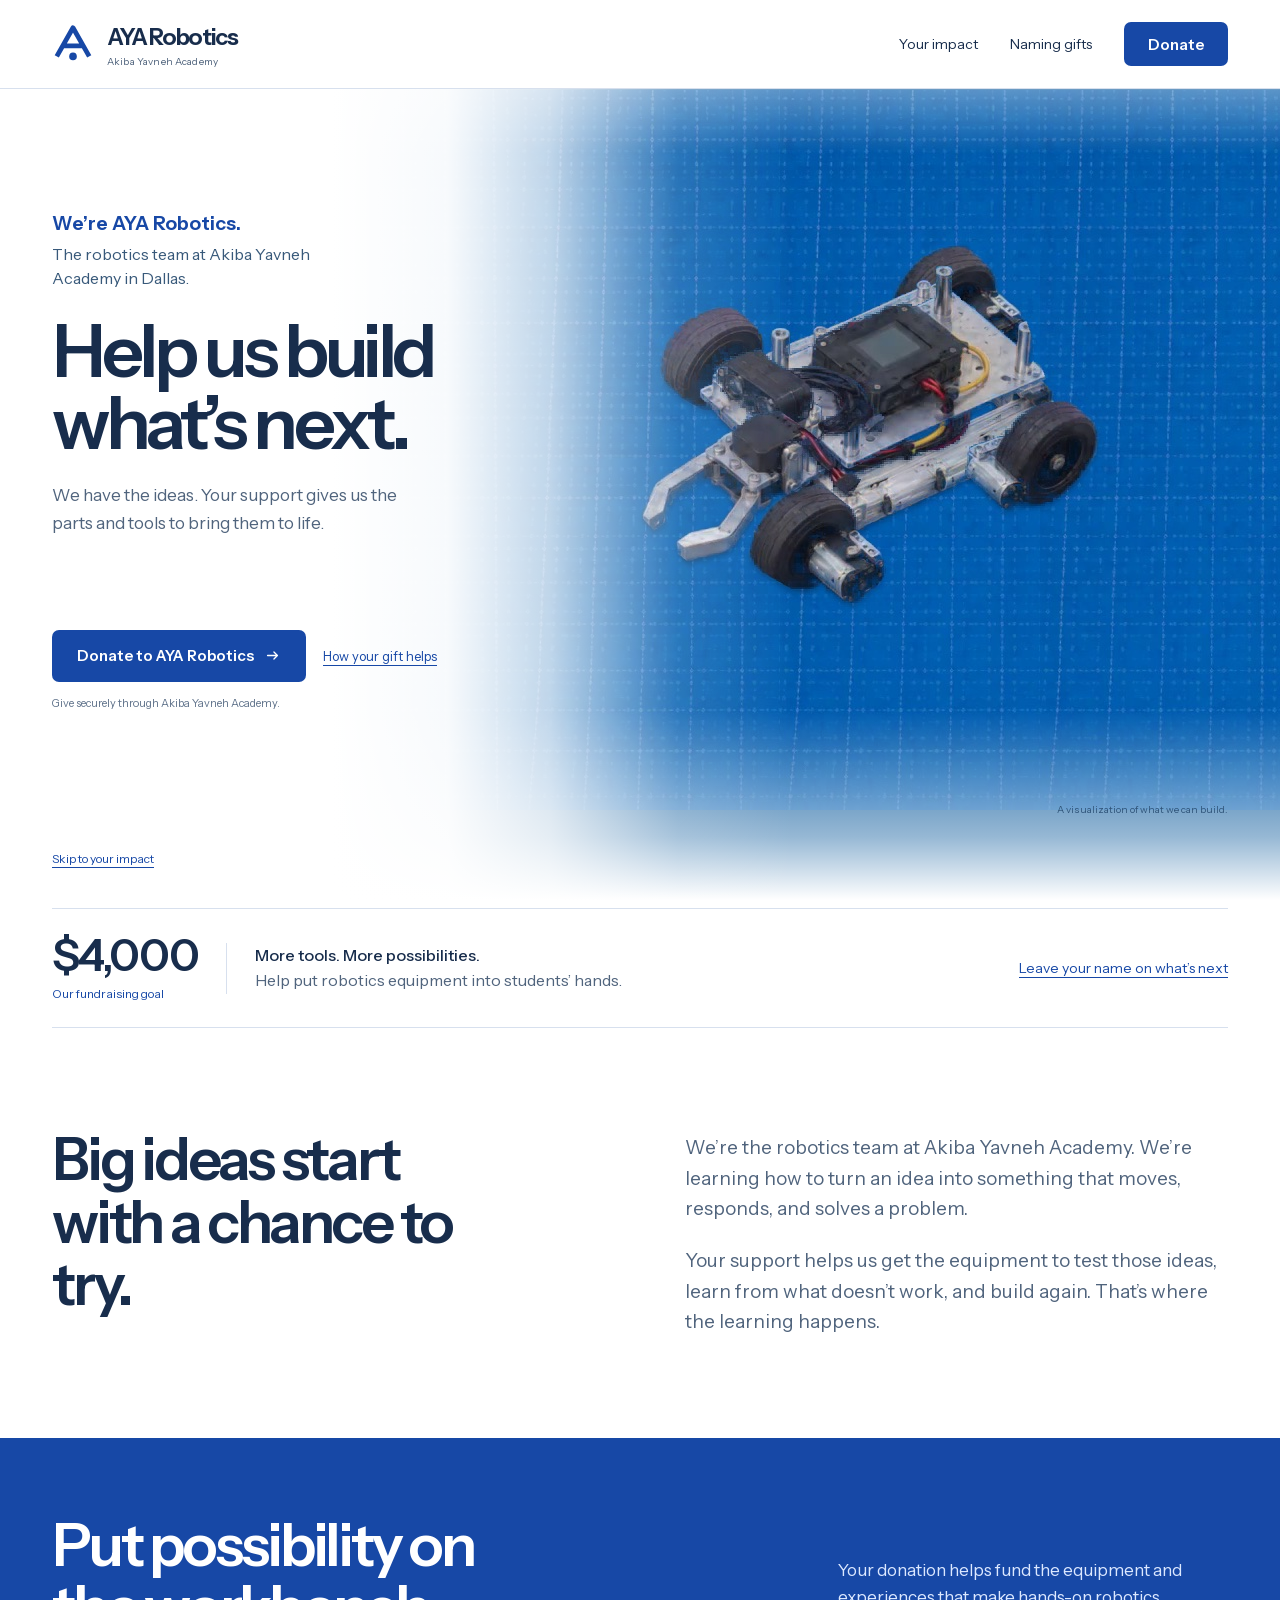
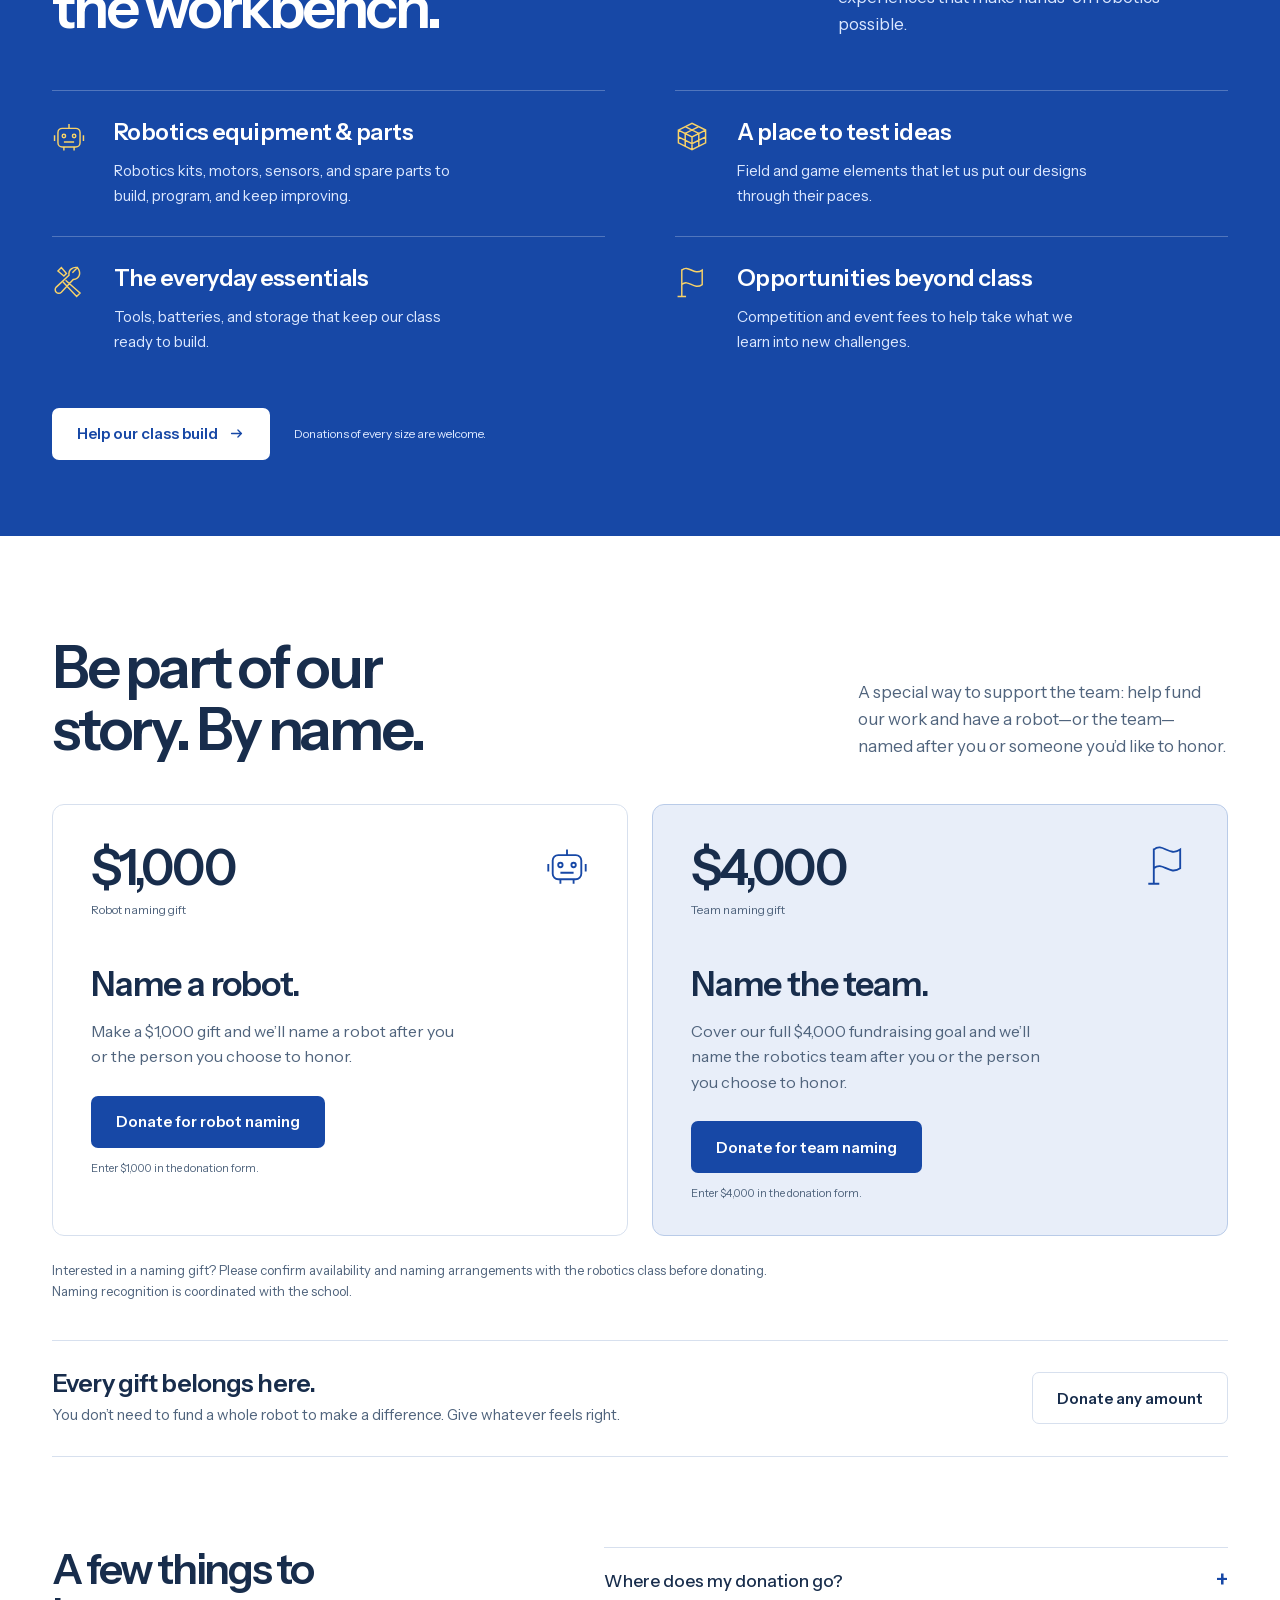
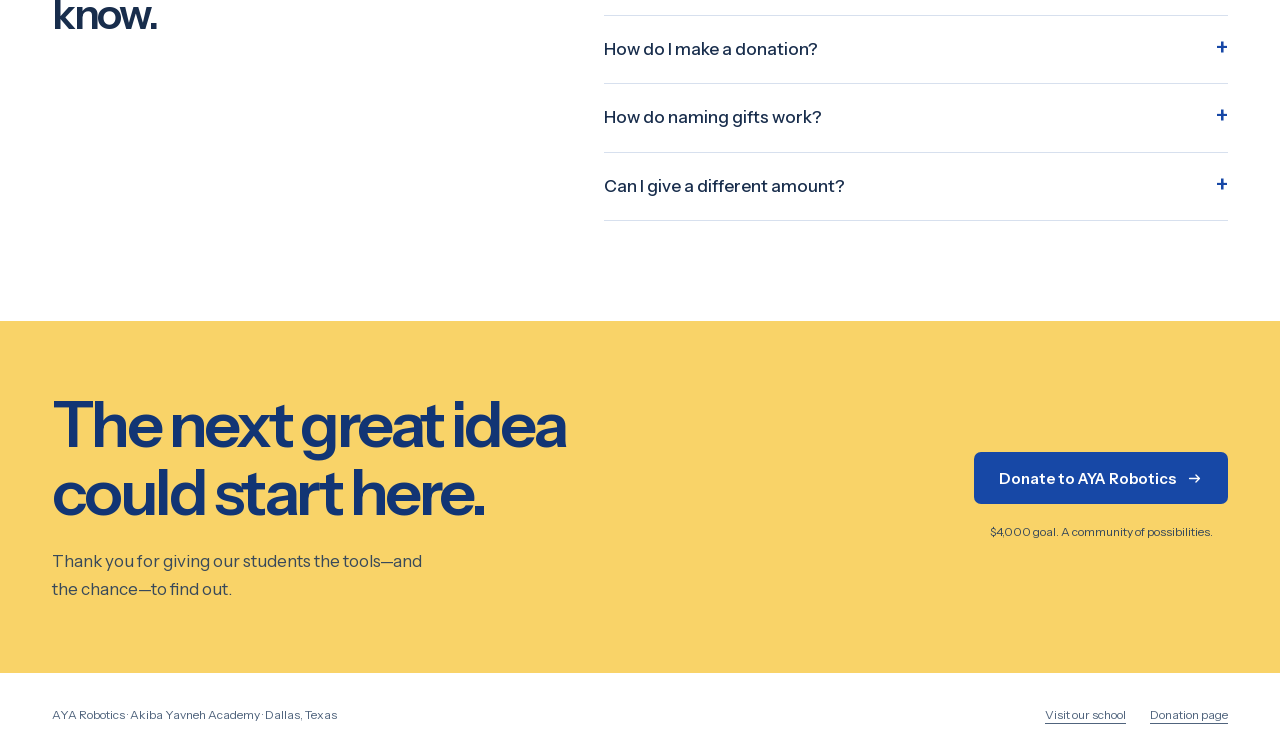
==== commit 971375b4: "Add scroll-controlled robotics assembly and donation hero" ====
--- a/index.html
+++ b/index.html
@@ -9,8 +9,9 @@
   <meta property="og:title" content="AYA Robotics — Help build what’s next.">
   <meta property="og:description" content="Curious minds. Real possibilities. Help our robotics class reach its $4,000 fundraising goal.">
   <meta property="og:type" content="website">
-  <meta property="og:url" content="https://ayarobotics.ai/">
-  <link rel="canonical" href="https://ayarobotics.ai/">
+  <meta property="og:image" content="https://jacob-gorny.github.io/aya-robotics-bake-sale/assets/hero/robot-poster.jpg">
+  <meta property="og:url" content="https://jacob-gorny.github.io/aya-robotics-bake-sale/">
+  <link rel="canonical" href="https://jacob-gorny.github.io/aya-robotics-bake-sale/">
   <link rel="icon" href="data:image/svg+xml,%3Csvg xmlns='http://www.w3.org/2000/svg' viewBox='0 0 64 64'%3E%3Crect width='64' height='64' rx='16' fill='%231748a6'/%3E%3Cpath d='M16 44 32 15 48 44M22 35h20' fill='none' stroke='white' stroke-width='6'/%3E%3C/svg%3E">
   <link rel="preload" href="assets/fonts/instrument-sans-latin.woff2" as="font" type="font/woff2" crossorigin>
   <style>
@@ -29,6 +30,7 @@
     @media(max-width:760px){html{scroll-padding-top:24px}.wrap{width:calc(100% - 40px)}.nav{height:82px;gap:12px}.brand-name{font-size:21px}.brand-school{font-size:9px}.brand-mark{width:34px;height:34px}.brand{gap:9px}.nav-links>a:not(.button){display:none}.button.small{min-height:42px;padding:10px 19px}.hero{grid-template-columns:1fr;padding-top:39px;gap:32px}.location{margin-bottom:20px;font-size:12px}h1{font-size:clamp(58px,13.7vw,86px);max-width:9ch}.hero-copy>p{margin-top:24px;font-size:17px;max-width:440px}.hero-actions{margin-top:26px;gap:23px}.hero-art{max-width:520px;width:100%;margin:auto}.drawing-board{aspect-ratio:1.2;border-radius:46% 46% 8px 8px}.diagram-caption{padding-top:7px}.goal-strip{flex-wrap:wrap;gap:20px;padding:24px 0;margin-top:0}.goal-amount{font-size:39px}.goal-copy{font-size:14px;flex:1;padding-left:18px}.goal-strip>.quiet-link{display:none}.intro{padding:65px 0;grid-template-columns:1fr;gap:25px}.intro h2{max-width:13ch}.intro p{font-size:17px}.impact{padding:58px 0}.impact-head{display:block;margin-bottom:33px}.impact-head p{margin-top:24px;font-size:16px}.impact-list{grid-template-columns:1fr}.impact-item{padding:24px 0;grid-template-columns:36px 1fr;gap:15px}.impact-item p{max-width:100%}.impact-item h3{font-size:22px}.impact-footer{align-items:flex-start;flex-direction:column;gap:14px}.naming{padding:64px 0 48px}.section-heading{display:block;margin-bottom:30px}.section-heading p{margin-top:23px;font-size:16px}.recognition-grid{grid-template-columns:1fr;gap:18px}.recognition{padding:28px}.recognition-top{margin-bottom:30px}.gift-amount{font-size:44px}.recognition h3{font-size:31px}.recognition .button{width:100%}.every-gift{align-items:flex-start;flex-direction:column;gap:20px;margin-top:30px}.faq{grid-template-columns:1fr;gap:29px;padding-bottom:60px}.faq h2{font-size:36px;max-width:12ch}.faq summary{font-size:16px}.closing{padding:52px 0}.closing-inner{display:block}.closing h2{max-width:12ch}.closing p{font-size:16px}.closing-actions{margin-top:28px;align-items:flex-start;gap:12px}.site-footer{align-items:flex-start;flex-direction:column;gap:17px;padding-bottom:111px}.footer-links{gap:22px}.mobile-donate{display:flex;position:fixed;bottom:0;left:0;right:0;z-index:6;background:#f6f8fcf5;backdrop-filter:blur(12px);border-top:1px solid var(--line);padding:12px 20px max(12px,env(safe-area-inset-bottom));align-items:center;justify-content:space-between;gap:16px}.mobile-donate>span{font-size:13px;font-weight:500;line-height:1.35}.mobile-donate>span small{display:block;color:var(--muted);font-weight:400;font-size:11px;margin-top:4px}.mobile-donate .button{min-height:44px;min-width:124px;padding:10px 20px}}
     @media(prefers-reduced-motion:reduce){html{scroll-behavior:auto}*,*:before,*:after{transition:none!important;animation:none!important}}
   </style>
+  <link rel="stylesheet" href="assets/story.css">
 </head>
 <body>
   <a class="skip" href="#main">Skip to content</a>
@@ -44,45 +46,30 @@
     <div class="nav-links"><a href="#impact">Your impact</a><a href="#naming">Naming gifts</a><a class="button small donate" href="https://host.nxt.blackbaud.com/adaptive-donor-form/?formId=d8884b63-7173-4615-a2b9-012777d9e473&amp;envid=p-Rg9qWPvbEUuR2CCi3LR3rw&amp;zone=usa" data-blackbaud-optimized-form-id="d8884b63-7173-4615-a2b9-012777d9e473">Donate</a></div>
   </nav></header>
   <main id="main">
-    <section class="hero wrap" aria-labelledby="hero-title"><div class="hero-copy">
-      <div class="location">Student curiosity, built in Dallas.</div>
-      <h1 id="hero-title">Help build what’s next.</h1>
-      <p>We have the ideas. Help us get the tools. Your donation gives AYA students more ways to design, build, and program robots.</p>
-      <div class="hero-actions"><a class="button donate" href="https://host.nxt.blackbaud.com/adaptive-donor-form/?formId=d8884b63-7173-4615-a2b9-012777d9e473&amp;envid=p-Rg9qWPvbEUuR2CCi3LR3rw&amp;zone=usa" data-blackbaud-optimized-form-id="d8884b63-7173-4615-a2b9-012777d9e473">Donate to AYA Robotics <svg aria-hidden="true"><use href="#arrow"/></svg></a><a class="quiet-link" href="#impact">See what you make possible</a></div>
-      <div class="school-note">Give through Akiba Yavneh Academy’s donation form.</div>
-    </div><figure class="hero-art">
-      <div class="drawing-board" id="drawing-board">
-        <svg class="robot" viewBox="0 0 580 530" role="img" aria-labelledby="robot-title robot-description">
-          <title id="robot-title">A robot, ready for possibility.</title><desc id="robot-description">An illustrative classroom robot with wheels, a metal chassis, a controller, sensors, and a gripper. The explore button separates its parts.</desc>
-          <defs><linearGradient id="metal" x2="0" y2="1"><stop stop-color="#fff"/><stop offset="1" stop-color="#b4c8e2"/></linearGradient><linearGradient id="bluebody" x2=".3" y2="1"><stop stop-color="#3972c7"/><stop offset="1" stop-color="#15418e"/></linearGradient><pattern id="holes" width="24" height="24" patternUnits="userSpaceOnUse"><circle cx="12" cy="12" r="3" fill="#748eaf"/></pattern></defs>
-          <ellipse class="robot-shadow" cx="286" cy="422" rx="179" ry="29" fill="#c0cfe6"/>
-          <path d="M85 436h80m250-76h63M100 124h80M447 188h40" stroke="#6e8bb7" fill="none" stroke-width="1"/><path d="m165 436 30-30m220-46-18-18M180 124l25 25m242 39-30 30" stroke="#6e8bb7" fill="none"/>
-          <text class="robot-label" x="85" y="456">Built to explore.</text><text class="schematic-note" x="100" y="115">Ideas become motion</text>
-          <g class="assembly-line" stroke="#7a97bf" stroke-dasharray="4 5" fill="none"><path d="M210 165v240M363 160v225M265 160v220M380 95v150"/></g>
-          <g class="base-module">
-            <g fill="#254061" stroke="#19314e" stroke-width="2"><path d="m146 325 27-13c18-7 32 14 32 42s-13 52-30 56l-27 10z"/><ellipse cx="147" cy="374" rx="27" ry="47"/><path d="m347 351 27-13c18-7 32 14 32 42s-13 52-30 56l-27 10z"/><ellipse cx="347" cy="400" rx="27" ry="47"/></g>
-            <g fill="#7793b9"><ellipse cx="147" cy="374" rx="14" ry="27"/><ellipse cx="347" cy="400" rx="14" ry="27"/></g><g fill="#dbe5f2"><ellipse cx="147" cy="374" rx="5" ry="10"/><ellipse cx="347" cy="400" rx="5" ry="10"/></g>
-            <path d="m151 306 110-63 173 61-112 70z" fill="#dae5f3" stroke="#6c8bb5" stroke-width="2"/><path d="m151 306 171 68v28l-171-67z" fill="#94aecf" stroke="#6c8bb5" stroke-width="2"/><path d="m322 374 112-70v28l-112 70z" fill="#5378aa" stroke="#406798" stroke-width="2"/>
-            <path d="m169 303 91-49 154 53-93 56z" fill="url(#bluebody)"/><path d="m199 294 74-38 107 37-76 41z" fill="#91b3dd"/>
-            <g fill="#2b4566"><ellipse cx="203" cy="327" rx="6" ry="3" transform="rotate(21 203 327)"/><ellipse cx="233" cy="338" rx="6" ry="3" transform="rotate(21 233 338)"/><ellipse cx="263" cy="350" rx="6" ry="3" transform="rotate(21 263 350)"/><ellipse cx="293" cy="361" rx="6" ry="3" transform="rotate(21 293 361)"/></g>
-            <path d="m396 299 23-13c14-5 26 12 26 34s-11 42-25 46l-24 11z" fill="#254061" stroke="#19314e" stroke-width="2"/><ellipse cx="396" cy="341" rx="23" ry="38" fill="#254061" stroke="#19314e" stroke-width="2"/><ellipse cx="396" cy="341" rx="12" ry="23" fill="#7793b9"/><ellipse cx="396" cy="341" rx="4" ry="8" fill="#dbe5f2"/>
-          </g>
-          <g class="top-module">
-            <path d="m218 192 20-10v125l-20 10z" fill="#9fb7d5"/><path d="m203 187 15 5v125l-15-5z" fill="url(#metal)"/><path d="m352 229 20-10v125l-20 10z" fill="#7897c0"/><path d="m337 224 15 5v125l-15-5z" fill="url(#metal)"/>
-            <g fill="#627fa5"><circle cx="210" cy="205" r="2.4"/><circle cx="210" cy="225" r="2.4"/><circle cx="210" cy="245" r="2.4"/><circle cx="210" cy="265" r="2.4"/><circle cx="210" cy="285" r="2.4"/><circle cx="344" cy="245" r="2.4"/><circle cx="344" cy="265" r="2.4"/><circle cx="344" cy="285" r="2.4"/><circle cx="344" cy="305" r="2.4"/></g>
-            <path d="m192 184 92-51 113 40-93 55z" fill="#eff5fc" stroke="#6c8bb5" stroke-width="2"/><path d="m192 184 112 44v20l-112-44z" fill="#a8bfdb" stroke="#6c8bb5" stroke-width="2"/><path d="m304 228 93-55v20l-93 55z" fill="#6f91bd" stroke="#4e74a7" stroke-width="2"/>
-            <path d="m233 176 50-27 71 25-49 30z" fill="#254061"/><path d="m233 176 72 28v17l-72-28z" fill="#173353"/><path d="m305 204 49-30v17l-49 30z" fill="#33557c"/><path d="m252 177 32-17 41 15-31 18z" fill="#68d8e3"/><path d="m262 178 9-5 18 7 11-6" stroke="#16458d" stroke-width="2" fill="none"/>
-            <path d="M286 219c-43 9-12 30-53 44s-11 37 16 43" stroke="#f9d368" stroke-width="5" fill="none"/>
-            <path d="m270 144-7-44 16-6 9 45z" fill="#b6c9e2" stroke="#6c8bb5" stroke-width="2"/><path d="m263 100 16-6-47-28-15 9z" fill="#dae5f3" stroke="#6c8bb5" stroke-width="2"/><circle cx="271" cy="100" r="9" fill="#1748a6"/><circle cx="271" cy="100" r="3" fill="#dbe8f7"/>
-            <path d="m223 70-31-10-17 16m48-6-12-27-23-2" fill="none" stroke="#6e8eb8" stroke-width="9" stroke-linecap="round" stroke-linejoin="round"/><path d="m175 76-1 11m14-46-10-2" stroke="#1748a6" stroke-width="9" stroke-linecap="round"/>
-          </g>
-          <g class="sensor-module"><path d="m363 157 11-6v-33l-11 6z" fill="#597eaf"/><path d="m353 111 21-12 25 8-22 13z" fill="#e5f2fa"/><path d="m353 111 24 9v27l-24-9z" fill="#68d8e3" stroke="#417cab"/><path d="m377 120 22-13v27l-22 13z" fill="#349ba7"/><ellipse cx="366" cy="127" rx="6" ry="8" fill="#214773"/><ellipse cx="366" cy="126" rx="2" ry="3" fill="white"/></g>
-          <circle cx="461" cy="119" r="29" fill="#f9d368"/><path d="m449 119 8 8 16-18" fill="none" stroke="#1748a6" stroke-width="3" stroke-linecap="round" stroke-linejoin="round"/>
-        </svg>
-      </div><figcaption class="diagram-caption"><span>A classroom robot, illustrated.</span><button class="explore" id="explore" type="button" aria-pressed="false" aria-controls="drawing-board"><svg viewBox="0 0 20 20" fill="none" stroke="currentColor" aria-hidden="true"><path d="m3 7 7-4 7 4-7 4zM3 11l7 4 7-4M3 15l7 4 7-4"/></svg><span>Explore the parts</span></button></figcaption>
-    </figure></section>
+    <section class="story" aria-label="From blueprint to robot">
+      <div class="story-stage">
+        <div class="story-visual" aria-hidden="true">
+          <img src="assets/hero/robot-poster.jpg" alt="" width="1920" height="1080" fetchpriority="high">
+          <video id="build-video" muted playsinline preload="none" disablepictureinpicture data-src="assets/hero/robot-build.mp4" aria-hidden="true"></video>
+        </div>
+        <div class="story-content">
+          <p class="team-intro"><strong>We’re AYA Robotics.</strong>The robotics team at Akiba Yavneh Academy in Dallas.</p>
+          <div class="story-copy">
+            <div class="story-step active" aria-hidden="false"><h1 id="hero-title">Help us build what’s next.</h1><p>We have the ideas. Your support gives us the parts and tools to bring them to life.</p></div>
+            <div class="story-step" aria-hidden="true"><h2>Every idea needs a start.</h2><p>Motors, sensors, and a workbench full of possibilities. Your donation helps put them in our hands.</p></div>
+            <div class="story-step" aria-hidden="true"><h2>Piece by piece.</h2><p>We design, build, test, and try again. Every connection is a chance to learn.</p></div>
+            <div class="story-step" aria-hidden="true"><h2>Now, make it think.</h2><p>Code turns a collection of parts into something that senses, responds, and moves.</p></div>
+            <div class="story-step" aria-hidden="true"><h2>Help make it real.</h2><p>Our goal is $4,000. Give any amount to help our team keep building.</p></div>
+          </div>
+          <div class="story-actions"><a class="button donate" href="https://host.nxt.blackbaud.com/adaptive-donor-form/?formId=d8884b63-7173-4615-a2b9-012777d9e473&amp;envid=p-Rg9qWPvbEUuR2CCi3LR3rw&amp;zone=usa" data-blackbaud-optimized-form-id="d8884b63-7173-4615-a2b9-012777d9e473">Donate to AYA Robotics <svg aria-hidden="true"><use href="#arrow"/></svg></a><a class="quiet-link" href="#impact">How your gift helps</a></div>
+          <p class="story-note">Give securely through Akiba Yavneh Academy.</p>
+        </div>
+        <span class="story-credit">A visualization of what we can build.</span>
+        <div class="story-bottom"><div class="story-progress"><span aria-hidden="true"><i></i></span><span id="build-stage">Scroll to build</span></div><div class="story-controls"><button type="button" id="motion-toggle" hidden aria-pressed="false">Pause animation</button><a class="story-skip" href="#impact">Skip to your impact</a></div></div>
+      </div>
+    </section>
     <div class="wrap"><div class="goal-strip"><div><div class="goal-amount">$4,000</div><div class="goal-label">Our fundraising goal</div></div><p class="goal-copy"><strong>More tools. More possibilities.</strong>Help put robotics equipment into students’ hands.</p><a class="quiet-link" href="#naming">Leave your name on what’s next</a></div></div>
-    <section class="intro wrap" aria-labelledby="intro-title"><h2 id="intro-title">Big ideas start with a chance to try.</h2><div><p>We’re the robotics enrichment class at Akiba Yavneh Academy. We’re learning how to turn an idea into something that moves, responds, and solves a problem.</p><p>Your support helps us get the equipment to test those ideas, learn from what doesn’t work, and build again. That’s where the learning happens.</p></div></section>
+    <section class="intro wrap" aria-labelledby="intro-title"><h2 id="intro-title">Big ideas start with a chance to try.</h2><div><p>We’re the robotics team at Akiba Yavneh Academy. We’re learning how to turn an idea into something that moves, responds, and solves a problem.</p><p>Your support helps us get the equipment to test those ideas, learn from what doesn’t work, and build again. That’s where the learning happens.</p></div></section>
     <section class="impact" id="impact" aria-labelledby="impact-title"><div class="wrap"><div class="impact-head"><h2 id="impact-title">Put possibility on the workbench.</h2><p>Your donation helps fund the equipment and experiences that make hands-on robotics possible.</p></div>
       <div class="impact-list">
         <article class="impact-item"><svg class="impact-icon" aria-hidden="true"><use href="#bot-icon"/></svg><div><h3>Robotics equipment &amp; parts</h3><p>Robotics kits, motors, sensors, and spare parts to build, program, and keep improving.</p></div></article>
@@ -91,7 +78,7 @@
         <article class="impact-item"><svg class="impact-icon" aria-hidden="true"><use href="#flag-icon"/></svg><div><h3>Opportunities beyond class</h3><p>Competition and event fees to help take what we learn into new challenges.</p></div></article>
       </div><div class="impact-footer"><a class="button light donate" href="https://host.nxt.blackbaud.com/adaptive-donor-form/?formId=d8884b63-7173-4615-a2b9-012777d9e473&amp;envid=p-Rg9qWPvbEUuR2CCi3LR3rw&amp;zone=usa" data-blackbaud-optimized-form-id="d8884b63-7173-4615-a2b9-012777d9e473">Help our class build <svg aria-hidden="true"><use href="#arrow"/></svg></a><p>Donations of every size are welcome.</p></div>
     </div></section>
-    <section class="naming wrap" id="naming" aria-labelledby="naming-title"><div class="section-heading"><h2 id="naming-title">Be part of our story. By name.</h2><p>A special way to support the class: help fund our work and have a robot—or the team—named after you or someone you’d like to honor.</p></div>
+    <section class="naming wrap" id="naming" aria-labelledby="naming-title"><div class="section-heading"><h2 id="naming-title">Be part of our story. By name.</h2><p>A special way to support the team: help fund our work and have a robot—or the team—named after you or someone you’d like to honor.</p></div>
       <div class="recognition-grid"><article class="recognition"><div class="recognition-top"><div><div class="gift-amount">$1,000</div><div class="gift-label">Robot naming gift</div></div><svg aria-hidden="true"><use href="#bot-icon"/></svg></div><h3>Name a robot.</h3><p>Make a $1,000 gift and we’ll name a robot after you or the person you choose to honor.</p><a class="button donate" href="https://host.nxt.blackbaud.com/adaptive-donor-form/?formId=d8884b63-7173-4615-a2b9-012777d9e473&amp;envid=p-Rg9qWPvbEUuR2CCi3LR3rw&amp;zone=usa" data-blackbaud-optimized-form-id="d8884b63-7173-4615-a2b9-012777d9e473">Donate for robot naming</a><p class="form-note">Enter $1,000 in the donation form.</p></article>
       <article class="recognition team"><div class="recognition-top"><div><div class="gift-amount">$4,000</div><div class="gift-label">Team naming gift</div></div><svg aria-hidden="true"><use href="#flag-icon"/></svg></div><h3>Name the team.</h3><p>Cover our full $4,000 fundraising goal and we’ll name the robotics team after you or the person you choose to honor.</p><a class="button donate" href="https://host.nxt.blackbaud.com/adaptive-donor-form/?formId=d8884b63-7173-4615-a2b9-012777d9e473&amp;envid=p-Rg9qWPvbEUuR2CCi3LR3rw&amp;zone=usa" data-blackbaud-optimized-form-id="d8884b63-7173-4615-a2b9-012777d9e473">Donate for team naming</a><p class="form-note">Enter $4,000 in the donation form.</p></article></div>
       <p class="naming-note">Interested in a naming gift? Please confirm availability and naming arrangements with the robotics class before donating. Naming recognition is coordinated with the school.</p>
@@ -107,17 +94,7 @@
   </main>
   <footer class="site-footer wrap"><div>AYA Robotics · Akiba Yavneh Academy · Dallas, Texas</div><div class="footer-links"><a href="https://www.akibayavneh.org/" target="_blank" rel="noopener">Visit our school</a><a href="https://host.nxt.blackbaud.com/adaptive-donor-form/?formId=d8884b63-7173-4615-a2b9-012777d9e473&amp;envid=p-Rg9qWPvbEUuR2CCi3LR3rw&amp;zone=usa" target="_blank" rel="noopener">Donation page</a></div></footer>
   <aside class="mobile-donate" aria-label="Support AYA Robotics"><span>Help build what’s next.<small>Support AYA Robotics</small></span><a class="button donate" href="https://host.nxt.blackbaud.com/adaptive-donor-form/?formId=d8884b63-7173-4615-a2b9-012777d9e473&amp;envid=p-Rg9qWPvbEUuR2CCi3LR3rw&amp;zone=usa" data-blackbaud-optimized-form-id="d8884b63-7173-4615-a2b9-012777d9e473">Donate</a></aside>
-  <script>
-    const explore = document.getElementById('explore');
-    explore.addEventListener('click', () => {
-      const expanded = explore.getAttribute('aria-pressed') !== 'true';
-      explore.setAttribute('aria-pressed', String(expanded));
-      document.getElementById('drawing-board').classList.toggle('exploded', expanded);
-      explore.querySelector('span').textContent = expanded ? 'Put it together' : 'Explore the parts';
-    });
-    // Links retain the school-hosted donation URL as a fallback if the loader is unavailable.
-    // The official loader enhances elements carrying the form ID into an on-page form.
-  </script>
+  <script src="assets/story.js" defer></script>
   <script src="https://sky.blackbaudcdn.net/static/og-web-loader/1/main.js" data-envid="p-Rg9qWPvbEUuR2CCi3LR3rw" data-zone="usa" defer></script>
 </body>
 </html>
--- a/assets/story.css
+++ b/assets/story.css
@@ -0,0 +1,34 @@
+:root{--paper:#fff}
+.site-header{position:absolute;inset:0 0 auto;background:#fff}.nav{height:88px}
+.story{position:relative;min-height:720px;height:calc(100svh - 88px);background:#fff;isolation:isolate}
+.story.motion-ready{height:440vh}
+.story-stage{position:sticky;top:0;height:100svh;min-height:620px;overflow:hidden;background:#fff}
+.story-visual{position:absolute;inset:0;overflow:hidden;background:#1762a1}
+.story-visual video,.story-visual img{width:100%;height:100%;object-fit:contain;object-position:center;position:absolute;inset:0}
+.story-visual video{opacity:0}.story.has-video .story-visual video{opacity:1}
+.story-visual:after{content:'';position:absolute;inset:0;background:linear-gradient(90deg,#fff 0%,#fff 26%,rgba(255,255,255,.97) 35%,rgba(255,255,255,.75) 43%,rgba(255,255,255,.16) 53%,transparent 62%),linear-gradient(0deg,#fff 0%,rgba(255,255,255,.55) 7%,transparent 21%),linear-gradient(180deg,rgba(255,255,255,.86),transparent 17%);pointer-events:none}
+.story-content{position:relative;width:min(1240px,calc(100% - 104px));height:100%;margin:auto;display:flex;flex-direction:column;justify-content:center;align-items:flex-start;padding-top:88px;padding-bottom:65px;pointer-events:none}
+.story-content a,.story-content button{pointer-events:auto}
+.team-intro{font-size:16px;line-height:1.5;max-width:29ch;color:#38597a;margin-bottom:25px}
+.team-intro strong{display:block;color:#1748a6;font-weight:650;font-size:19px;margin-bottom:3px}
+.story-copy{width:40%;min-height:285px;position:relative}
+.story-step{position:absolute;top:0;left:0;opacity:0;visibility:hidden;transform:translateY(12px);transition:opacity .25s,transform .25s,visibility .25s}
+.story-step.active{opacity:1;visibility:visible;transform:none}
+.story-step h1,.story-step h2{font-size:clamp(46px,5.7vw,82px);line-height:.99;letter-spacing:-.06em;max-width:9.5ch}
+.story-step p{font-size:17px;line-height:1.6;max-width:33ch;margin-top:23px;color:#50647d}
+.story-actions{display:flex;flex-wrap:wrap;gap:17px;align-items:center;margin-top:30px;max-width:42%}
+.story-actions .quiet-link{font-size:13px}.story-note{font-size:11px;color:#60738b;margin-top:13px;max-width:40%}
+.story-bottom{position:absolute;bottom:32px;left:52px;right:52px;display:flex;align-items:center;justify-content:space-between;gap:20px;z-index:2}
+.story-progress{display:flex;align-items:center;gap:11px;color:#4f6682;font-size:12px}.story-progress>span:first-child{width:78px;height:2px;background:#c5d7e7;overflow:hidden}.story-progress i{display:block;width:100%;height:100%;background:#1748a6;transform:scaleX(var(--progress,0));transform-origin:left}
+.story-controls{display:flex;align-items:center;gap:20px}.story-controls button{font:inherit;font-size:12px;border:0;background:#ffffffdf;border-radius:5px;color:#1748a6;padding:9px 13px}.story-skip{font-size:12px;color:#1748a6}
+.story-credit{position:absolute;bottom:82px;right:52px;color:#31567b;font-size:10px;z-index:2}
+.story:not(.motion-ready) .story-progress{display:none}
+.story:not(.motion-ready){height:100svh}
+@media(min-width:1600px){.story-content{width:calc(100% - 160px);max-width:1500px}.story-copy{min-height:310px}.story-step h1,.story-step h2{font-size:90px}}
+@media(max-width:1050px){.story-content{width:calc(100% - 64px)}.story-copy{width:43%;min-height:295px}.story-step h1,.story-step h2{font-size:64px}.story-step p{font-size:16px}.story-bottom{left:32px;right:32px}.story-actions{max-width:45%}.story-note{max-width:43%}}
+@media(max-width:760px){.nav{height:78px}.story-stage{min-height:690px}.story.motion-ready{height:390vh}.story-visual{top:37%;bottom:0;left:-90%;width:190%}.story-visual:after{background:linear-gradient(180deg,#fff 0%,rgba(255,255,255,.7) 10%,transparent 30%),linear-gradient(0deg,#fff 0%,rgba(255,255,255,.5) 12%,transparent 28%)}.story-content{width:calc(100% - 40px);height:auto;padding-top:22px;padding-bottom:0;justify-content:flex-start}.team-intro{font-size:12px;margin-bottom:18px;max-width:none}.team-intro strong{font-size:15px;display:inline;margin-right:7px}.story-copy{width:100%;min-height:185px}.story-step h1,.story-step h2{font-size:clamp(39px,11vw,53px);max-width:12ch}.story-step p{font-size:14px;line-height:1.5;margin-top:14px;max-width:37ch}.story-actions{max-width:100%;margin-top:10px;gap:16px}.story-actions .button{font-size:13px;min-height:44px;padding:10px 16px}.story-note{display:none}.story-bottom{bottom:83px;left:20px;right:20px}.story-progress{font-size:10px;gap:8px}.story-progress>span:first-child{width:36px}.story-controls{gap:12px}.story-controls button,.story-skip{font-size:10px}.story-credit{right:20px;bottom:126px;font-size:9px}.story-visual video,.story-visual img{object-position:center}.story-skip{background:#ffffffdf;padding:9px 6px}}
+@media(max-width:380px){.story-step h1,.story-step h2{font-size:38px}.story-copy{min-height:180px}.story-actions .quiet-link{font-size:11px}.story-visual{top:40%}}
+@media(max-width:760px){.story-content{padding-top:100px}.story-visual{top:40%;left:-70%;width:170%}.story-progress{background:#fffffff0;padding:8px;border-radius:5px}.story-credit{background:#ffffffd9;padding:3px 6px}}
+@media(prefers-reduced-motion:reduce){.story.motion-ready{height:100svh}.story-step{transition:none}.story-controls,.story-progress{display:none!important}.story-visual video{display:none}.story-stage{position:relative}}
+@media(max-width:760px){.story-stage{min-height:620px}.story-bottom{gap:8px}.story-progress{gap:5px;white-space:nowrap}.story-progress>span:first-child{width:20px}.story-controls{gap:6px}.story-controls button{padding:8px;white-space:nowrap}.story-skip{font-size:9px;white-space:nowrap;padding:8px 5px}}
+@media(max-width:760px) and (max-height:720px){.story-content{padding-top:90px}.team-intro{margin-bottom:12px}.story-copy{min-height:164px}.story-step h1,.story-step h2{font-size:38px}.story-step p{font-size:13px;margin-top:10px}.story-actions{margin-top:7px}.story-visual{top:42%}}
